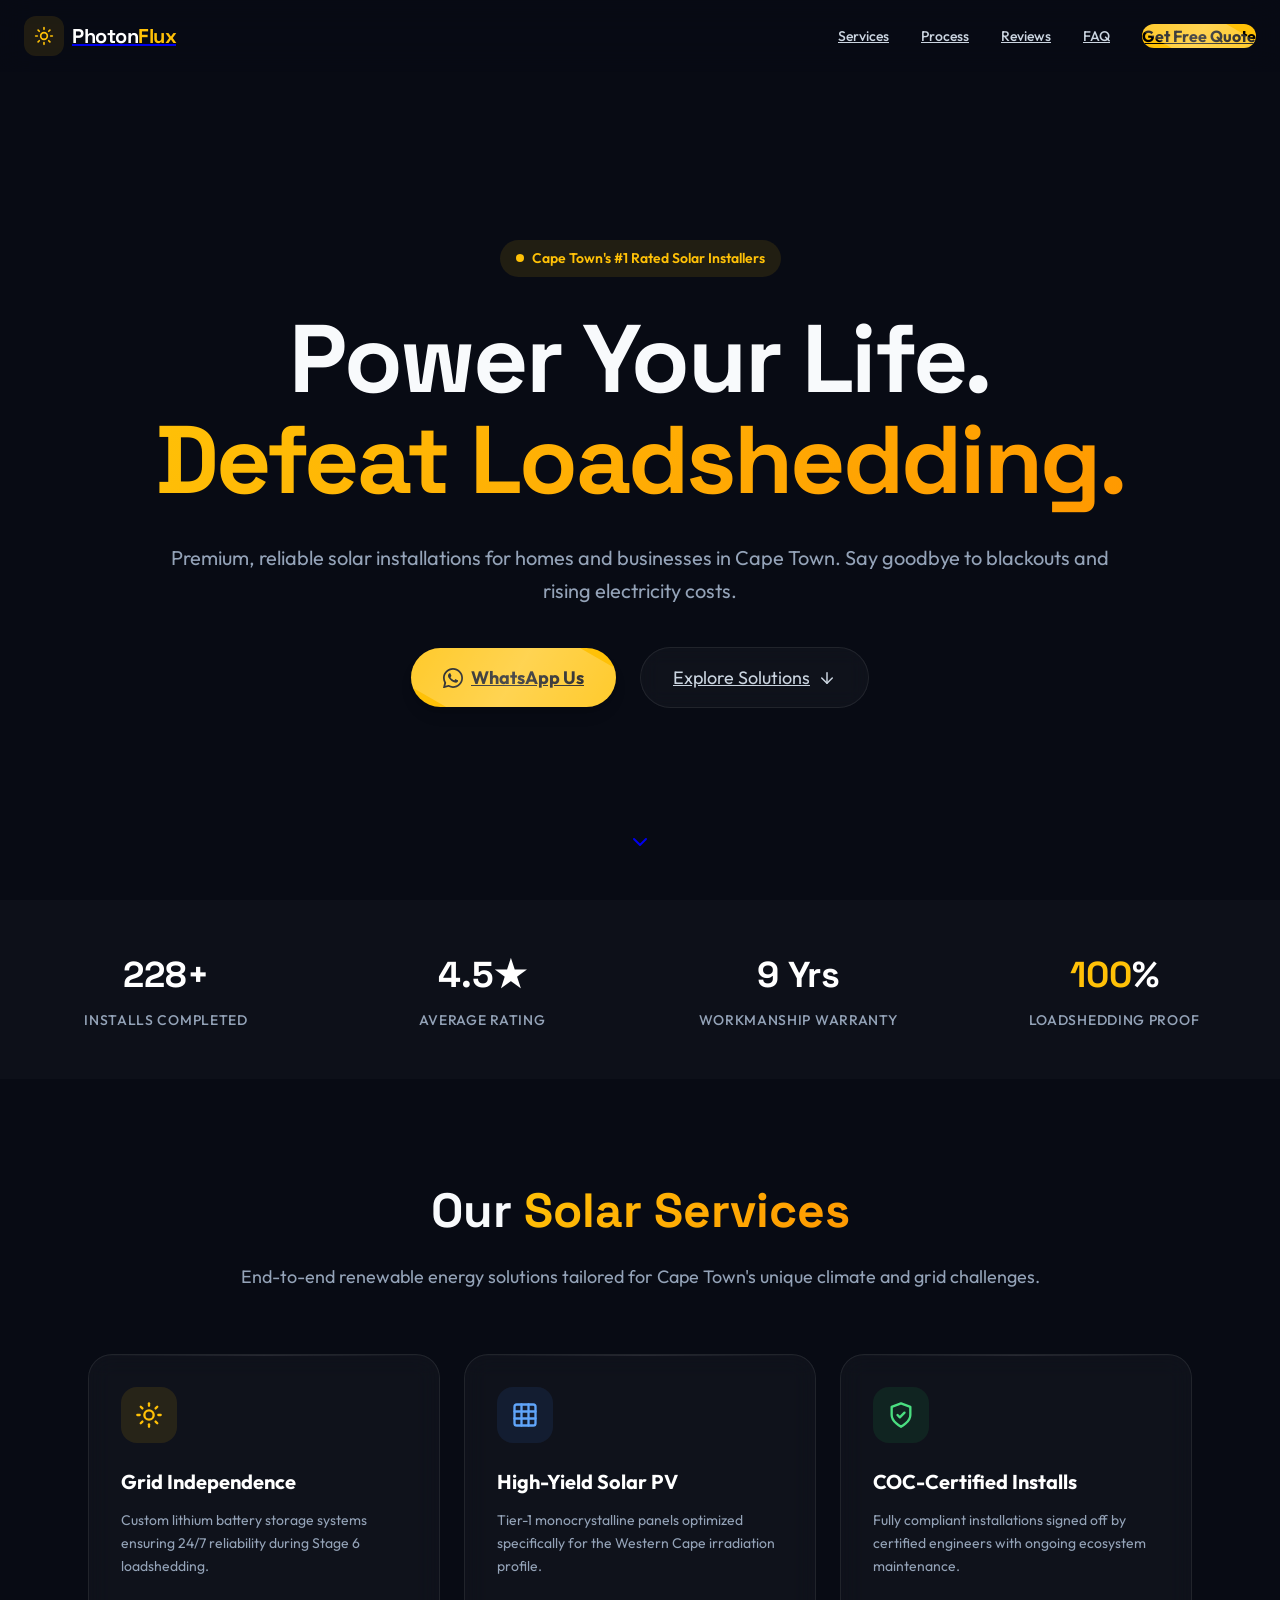
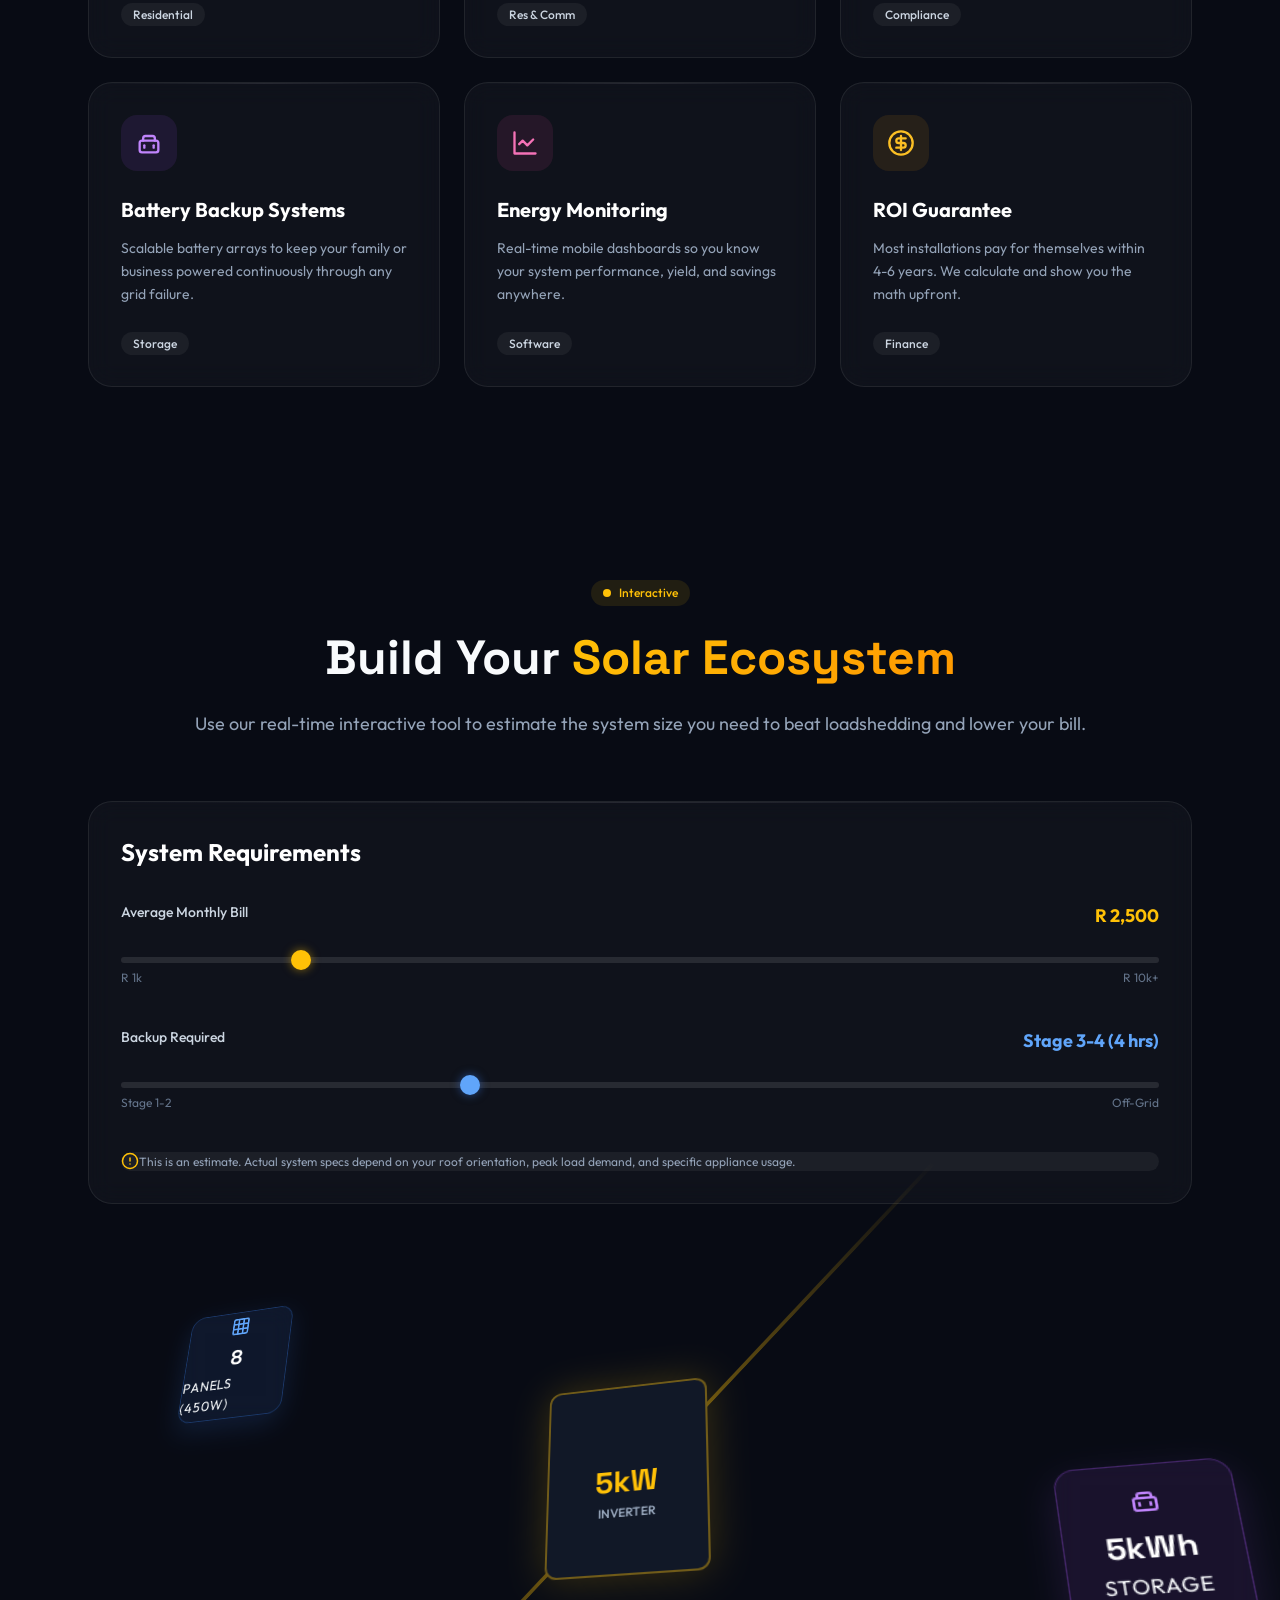
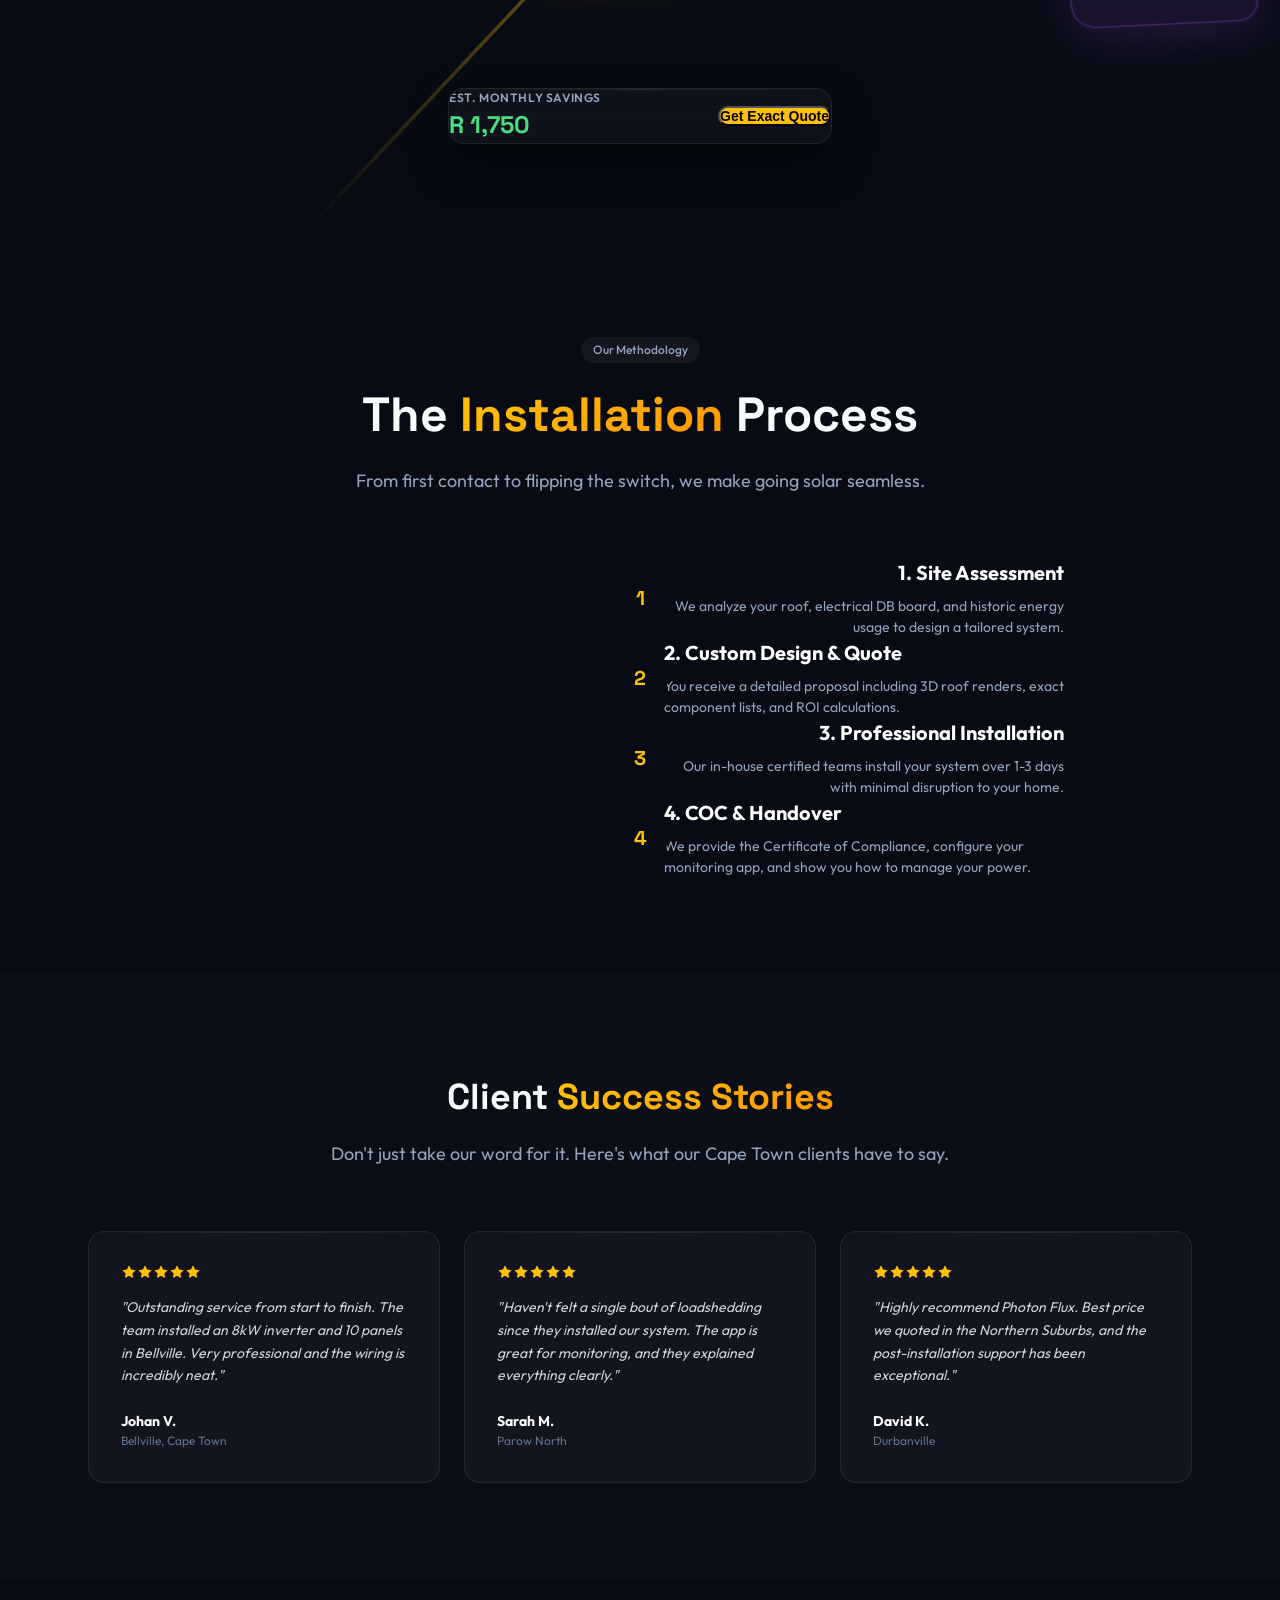
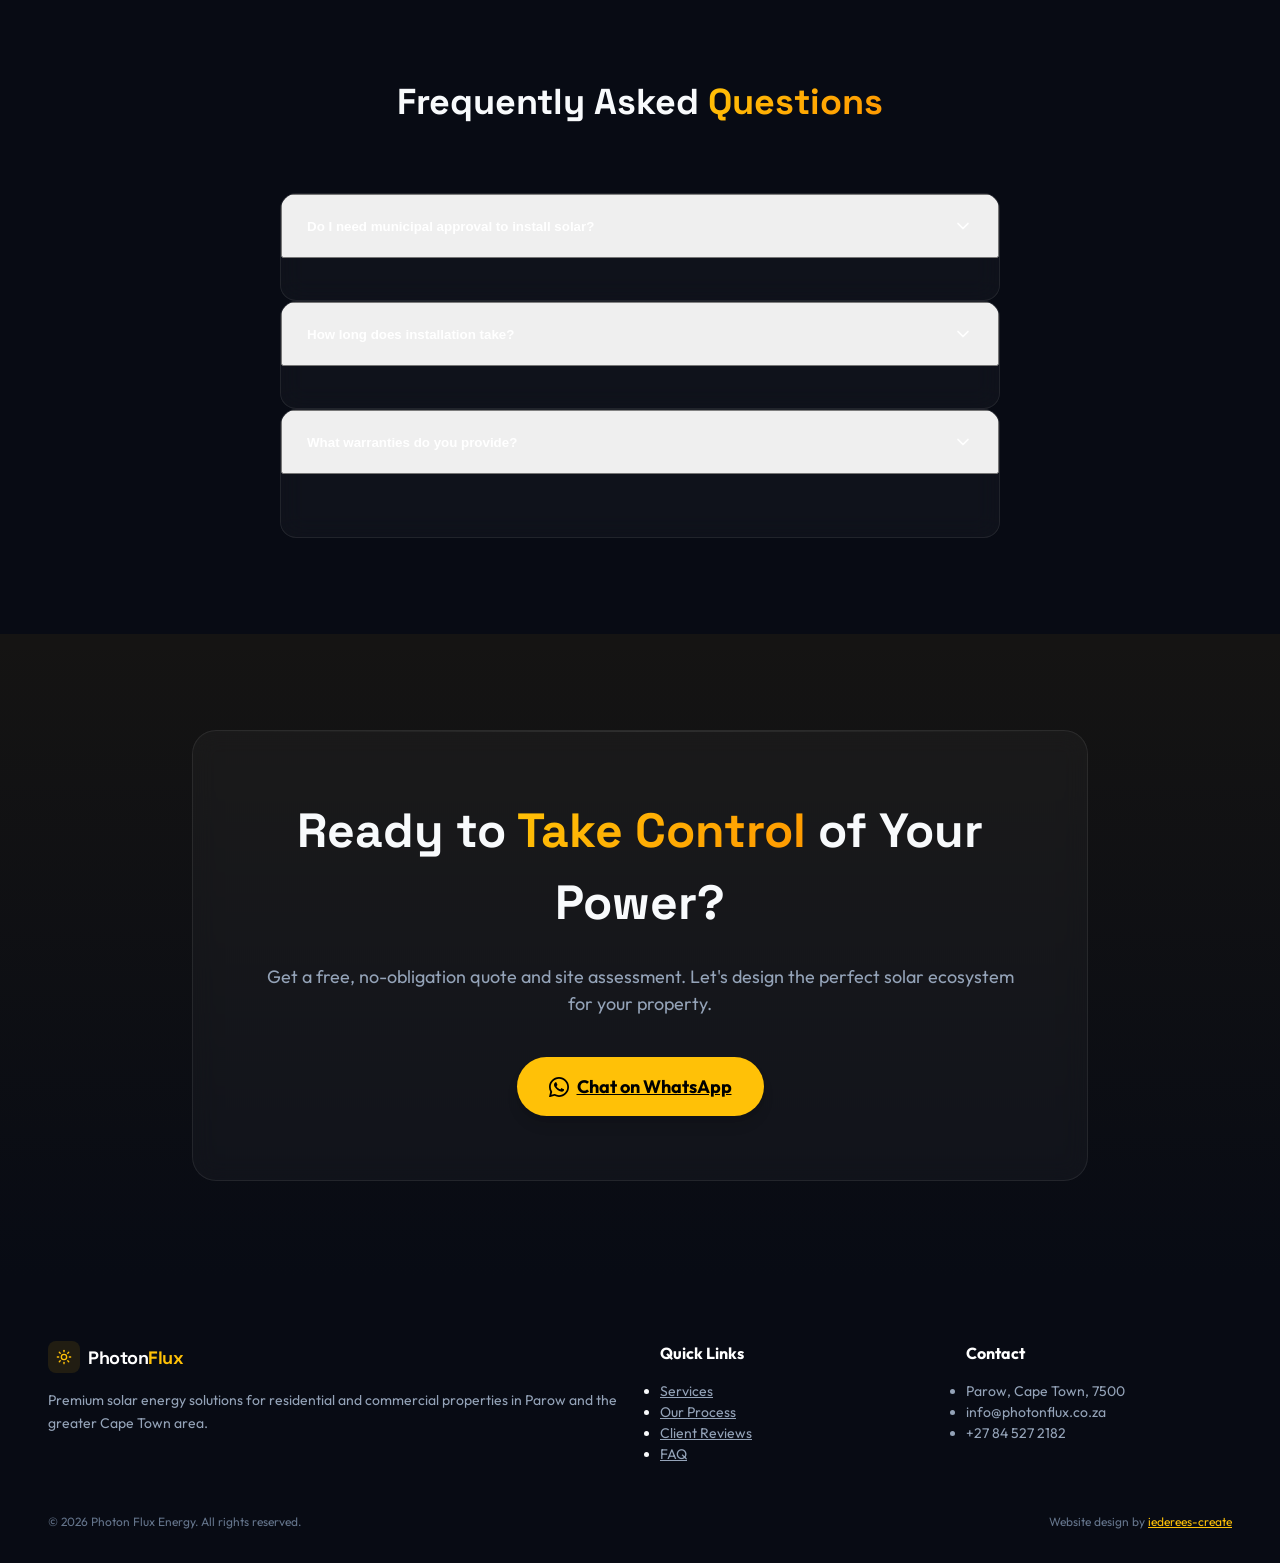
==== index.html @ 331360cd "fix: replace missing utility classes with semantic css for 3d calculator layout" ====
<!DOCTYPE html>
<html lang="en" class="scroll-smooth">
<head>
    <meta charset="UTF-8">
    <meta name="viewport" content="width=device-width, initial-scale=1.0">
    <title>Photon Flux Energy | Premium Solar Solutions Cape Town</title>
    <meta name="description" content="Premium solar installations in Cape Town. 4.9-star rated. Escape loadshedding with our custom grid-tied and off-grid solar solutions. Free quote today.">
    <meta name="keywords" content="solar installation cape town, solar panels parow, inverter installation, loadshedding solutions, off-grid solar">
    
    <!-- Open Graph / Social -->
    <meta property="og:title" content="Photon Flux Energy | Premium Solar Solutions">
    <meta property="og:description" content="Premium solar installations in Cape Town. Escape loadshedding with custom solar solutions.">
    <meta property="og:type" content="website">
    
    <!-- Fonts -->
    <link rel="preconnect" href="https://fonts.googleapis.com">
    <link rel="preconnect" href="https://fonts.gstatic.com" crossorigin>
    <link href="https://fonts.googleapis.com/css2?family=Outfit:wght@300;400;500;600;700;800;900&family=Space+Grotesk:wght@500;600;700;800&display=swap" rel="stylesheet">
    
    <!-- CSS -->
    <link rel="stylesheet" href="style.css">
    
    <!-- App Logic -->
    <script defer src="app.js?v=1.1"></script>

    <link rel="icon" href="data:image/svg+xml,<svg xmlns=%22http://www.w3.org/2000/svg%22 viewBox=%220 0 100 100%22><text y=%22.9em%22 font-size=%2290%22>☀️</text></svg>">
</head>
<body class="bg-primary text-light antialiased overflow-x-hidden selection:bg-accent/30 selection:text-white">
    
    <!-- Scroll Progress Bar -->
    <div id="scroll-progress" class="fixed top-0 left-0 h-1 bg-gradient-to-r from-accent to-orange-500 z-[100] w-0 transition-all duration-150 ease-out origin-left"></div>

    <!-- Background Orbs -->
    <div class="fixed top-[-20%] left-[-10%] w-[60vw] h-[60vw] rounded-full bg-accent/5 blur-[120px] pointer-events-none z-[-1] float-anim"></div>
    <div class="fixed bottom-[-20%] right-[-10%] w-[50vw] h-[50vw] rounded-full bg-blue-500/5 blur-[100px] pointer-events-none z-[-1] float-anim-reverse"></div>
    
    <!-- Navigation -->
    <header class="fixed top-0 w-full z-50 glass-nav transition-all duration-300 border-b border-white/5" id="navbar">
        <div class="container mx-auto px-6 py-4">
            <div class="flex items-center justify-between">
                <a href="#" class="flex items-center gap-2 group">
                    <div class="w-10 h-10 rounded-xl bg-accent/10 border border-accent/20 flex items-center justify-center text-accent group-hover:scale-105 transition-transform">
                        <svg xmlns="http://www.w3.org/2000/svg" width="20" height="20" viewBox="0 0 24 24" fill="none" stroke="currentColor" stroke-width="2" stroke-linecap="round" stroke-linejoin="round"><path d="M12 2v2"/><path d="m4.93 4.93 1.41 1.41"/><path d="M2 12h2"/><path d="m4.93 19.07 1.41-1.41"/><path d="M12 20v2"/><path d="m19.07 19.07-1.41-1.41"/><path d="M20 12h2"/><path d="m19.07 4.93-1.41 1.41"/><circle cx="12" cy="12" r="4"/></svg>
                    </div>
                    <span class="font-display font-bold text-xl tracking-tight text-white">Photon<span class="text-accent">Flux</span></span>
                </a>
                
                <!-- Desktop Nav -->
                <nav class="hidden md:flex items-center gap-8">
                    <a href="#services" class="text-sm font-medium text-slate-300 hover:text-white transition-colors">Services</a>
                    <a href="#process" class="text-sm font-medium text-slate-300 hover:text-white transition-colors">Process</a>
                    <a href="#reviews" class="text-sm font-medium text-slate-300 hover:text-white transition-colors">Reviews</a>
                    <a href="#faq" class="text-sm font-medium text-slate-300 hover:text-white transition-colors">FAQ</a>
                    <a href="https://wa.me/27845272182?text=I'm%20interested%20in%20a%20solar%20quote" target="_blank" class="btn-primary shimmer">
                        Get Free Quote
                    </a>
                </nav>

                <!-- Mobile Menu Button -->
                <button id="mobile-menu-btn" class="md:hidden p-2 text-slate-300 hover:text-white" aria-label="Toggle menu">
                    <svg xmlns="http://www.w3.org/2000/svg" width="24" height="24" viewBox="0 0 24 24" fill="none" stroke="currentColor" stroke-width="2" stroke-linecap="round" stroke-linejoin="round" class="menu-icon"><line x1="4" x2="20" y1="12" y2="12"/><line x1="4" x2="20" y1="6" y2="6"/><line x1="4" x2="20" y1="18" y2="18"/></svg>
                </button>
            </div>
        </div>

        <!-- Mobile Nav Overlay -->
        <div id="mobile-menu" class="fixed inset-0 bg-primary/95 backdrop-blur-xl z-40 hidden flex-col items-center justify-center gap-8 pt-20 pb-10 border-t border-white/10 md:hidden h-[100dvh]">
            <a href="#services" class="mobile-link text-2xl font-display font-bold text-slate-300 hover:text-white transition-colors">Services</a>
            <a href="#process" class="mobile-link text-2xl font-display font-bold text-slate-300 hover:text-white transition-colors">Process</a>
            <a href="#reviews" class="mobile-link text-2xl font-display font-bold text-slate-300 hover:text-white transition-colors">Reviews</a>
            <a href="#faq" class="mobile-link text-2xl font-display font-bold text-slate-300 hover:text-white transition-colors">FAQ</a>
            <a href="https://wa.me/27845272182?text=I'm%20interested%20in%20a%20solar%20quote" target="_blank" class="btn-primary shimmer mt-4 px-8 py-4 text-lg">
                Get Free Quote
            </a>
            <button id="close-menu-btn" class="absolute top-6 right-6 p-2 text-slate-300 hover:text-white">
                <svg xmlns="http://www.w3.org/2000/svg" width="32" height="32" viewBox="0 0 24 24" fill="none" stroke="currentColor" stroke-width="2" stroke-linecap="round" stroke-linejoin="round"><path d="M18 6 6 18"/><path d="m6 6 12 12"/></svg>
            </button>
        </div>
    </header>

    <main>
        <!-- Hero Section -->
        <section class="relative min-h-[100dvh] flex flex-col items-center justify-center pt-32 pb-20 px-6 overflow-hidden">
            <div class="container mx-auto max-w-5xl text-center relative z-10 reveal">
                <div class="inline-flex items-center gap-2 px-4 py-2 rounded-full bg-accent/10 border border-accent/20 text-xs sm:text-sm font-semibold text-accent mb-8 shadow-[0_0_20px_rgba(255,193,7,0.15)]">
                    <span class="w-2 h-2 rounded-full bg-accent animate-pulse"></span>
                    Cape Town's #1 Rated Solar Installers
                </div>
                
                <h1 class="text-5xl sm:text-6xl md:text-7xl lg:text-8xl font-display font-extrabold tracking-tight leading-[1.05] mb-8">
                    Power Your Life.<br/>
                    <span class="text-gradient">Defeat Loadshedding.</span>
                </h1>
                
                <p class="text-lg sm:text-xl text-slate-400 mb-10 max-w-2xl mx-auto leading-relaxed">
                    Premium, reliable solar installations for homes and businesses in Cape Town. Say goodbye to blackouts and rising electricity costs.
                </p>
                
                <div class="flex flex-col sm:flex-row items-center justify-center gap-4 sm:gap-6">
                    <a href="https://wa.me/27845272182?text=I'm%20interested%20in%20a%20solar%20quote" target="_blank" class="w-full sm:w-auto btn-primary shimmer text-lg px-8 py-4 flex items-center justify-center gap-2 shadow-lg shadow-accent/20">
                        <svg xmlns="http://www.w3.org/2000/svg" width="20" height="20" viewBox="0 0 24 24" fill="currentColor"><path d="M17.472 14.382c-.297-.149-1.758-.867-2.03-.967-.273-.099-.471-.148-.67.15-.197.297-.767.966-.94 1.164-.173.199-.347.223-.644.075-.297-.15-1.255-.463-2.39-1.475-.883-.788-1.48-1.761-1.653-2.059-.173-.297-.018-.458.13-.606.134-.133.298-.347.446-.52.149-.174.198-.298.298-.497.099-.198.05-.371-.025-.52-.075-.149-.669-1.612-.916-2.207-.242-.579-.487-.5-.669-.51-.173-.008-.371-.01-.57-.01-.198 0-.52.074-.792.372-.272.297-1.04 1.016-1.04 2.479 0 1.462 1.065 2.875 1.213 3.074.149.198 2.096 3.2 5.077 4.487.709.306 1.262.489 1.694.625.712.227 1.36.195 1.871.118.571-.085 1.758-.719 2.006-1.413.248-.694.248-1.289.173-1.413-.074-.124-.272-.198-.57-.347z"/><path d="M12 0C5.373 0 0 5.373 0 12c0 2.117.553 4.104 1.517 5.829L.057 23.571a.5.5 0 0 0 .637.612l5.9-1.545A11.945 11.945 0 0 0 12 24c6.627 0 12-5.373 12-12S18.627 0 12 0zm0 21.9a9.9 9.9 0 0 1-5.031-1.371l-.36-.214-3.732.978.996-3.647-.235-.374A9.861 9.861 0 0 1 2.1 12C2.1 6.533 6.533 2.1 12 2.1c5.466 0 9.9 4.433 9.9 9.9 0 5.467-4.434 9.9-9.9 9.9z"/></svg>
                        WhatsApp Us
                    </a>
                    <a href="#services" class="w-full sm:w-auto btn-secondary text-lg px-8 py-4 flex items-center justify-center gap-2 text-slate-300 hover:text-white">
                        Explore Solutions
                        <svg xmlns="http://www.w3.org/2000/svg" width="18" height="18" viewBox="0 0 24 24" fill="none" stroke="currentColor" stroke-width="2" stroke-linecap="round" stroke-linejoin="round"><path d="M12 5v14"/><path d="m19 12-7 7-7-7"/></svg>
                    </a>
                </div>
            </div>

            <!-- Decorative Elements -->
            <div class="absolute bottom-10 left-1/2 -translate-x-1/2 animate-bounce text-slate-500 hidden sm:block">
                <a href="#trust" aria-label="Scroll down">
                    <svg xmlns="http://www.w3.org/2000/svg" width="24" height="24" viewBox="0 0 24 24" fill="none" stroke="currentColor" stroke-width="2" stroke-linecap="round" stroke-linejoin="round"><path d="m6 9 6 6 6-6"/></svg>
                </a>
            </div>
        </section>

        <!-- Trust / Stats Strip -->
        <section id="trust" class="py-12 border-y border-white/5 bg-white/[0.02]">
            <div class="container mx-auto px-6">
                <div class="grid grid-cols-2 md:grid-cols-4 gap-8 text-center reveal">
                    <div class="stat-item">
                        <div class="text-3xl sm:text-4xl font-display font-bold text-white mb-2"><span class="counter" data-target="250">0</span>+</div>
                        <div class="text-xs sm:text-sm text-slate-400 font-medium uppercase tracking-wider">Installs Completed</div>
                    </div>
                    <div class="stat-item">
                        <div class="text-3xl sm:text-4xl font-display font-bold text-white mb-2"><span class="counter" data-target="4.9">0</span>★</div>
                        <div class="text-xs sm:text-sm text-slate-400 font-medium uppercase tracking-wider">Average Rating</div>
                    </div>
                    <div class="stat-item">
                        <div class="text-3xl sm:text-4xl font-display font-bold text-white mb-2"><span class="counter" data-target="10">0</span> Yrs</div>
                        <div class="text-xs sm:text-sm text-slate-400 font-medium uppercase tracking-wider">Workmanship Warranty</div>
                    </div>
                    <div class="stat-item">
                        <div class="text-3xl sm:text-4xl font-display font-bold text-white mb-2"><span class="text-accent">100</span>%</div>
                        <div class="text-xs sm:text-sm text-slate-400 font-medium uppercase tracking-wider">Loadshedding Proof</div>
                    </div>
                </div>
            </div>
        </section>

        <!-- Services Section -->
        <section id="services" class="py-24 px-6">
            <div class="container mx-auto max-w-6xl">
                <div class="text-center mb-16 reveal">
                    <h2 class="text-3xl sm:text-4xl md:text-5xl font-display font-bold mb-4">Our <span class="text-gradient">Solar Services</span></h2>
                    <p class="text-slate-400 text-lg max-w-2xl mx-auto">End-to-end renewable energy solutions tailored for Cape Town's unique climate and grid challenges.</p>
                </div>

                <div class="grid sm:grid-cols-2 lg:grid-cols-3 gap-6">
                    <!-- Service Card 1 -->
                    <div class="glass-card p-8 rounded-3xl tilt-card reveal" data-delay="100">
                        <div class="w-14 h-14 rounded-2xl bg-accent/10 border border-accent/20 flex items-center justify-center text-accent mb-6">
                            <svg xmlns="http://www.w3.org/2000/svg" width="28" height="28" viewBox="0 0 24 24" fill="none" stroke="currentColor" stroke-width="2" stroke-linecap="round" stroke-linejoin="round"><path d="M12 2v2"/><path d="m4.93 4.93 1.41 1.41"/><path d="M2 12h2"/><path d="m4.93 19.07 1.41-1.41"/><path d="M12 20v2"/><path d="m19.07 19.07-1.41-1.41"/><path d="M20 12h2"/><path d="m19.07 4.93-1.41 1.41"/><circle cx="12" cy="12" r="4"/></svg>
                        </div>
                        <h3 class="text-xl font-bold text-white mb-3">Grid Independence</h3>
                        <p class="text-slate-400 text-sm leading-relaxed mb-6">Custom lithium battery storage systems ensuring 24/7 reliability during Stage 6 loadshedding.</p>
                        <span class="inline-block px-3 py-1 rounded-full bg-white/5 border border-white/10 text-xs font-medium text-slate-300">Residential</span>
                    </div>

                    <!-- Service Card 2 -->
                    <div class="glass-card p-8 rounded-3xl tilt-card reveal" data-delay="200">
                        <div class="w-14 h-14 rounded-2xl bg-blue-500/10 border border-blue-500/20 flex items-center justify-center text-blue-400 mb-6">
                            <svg xmlns="http://www.w3.org/2000/svg" width="28" height="28" viewBox="0 0 24 24" fill="none" stroke="currentColor" stroke-width="2" stroke-linecap="round" stroke-linejoin="round"><rect width="18" height="18" x="3" y="3" rx="2" ry="2"/><line x1="3" x2="21" y1="9" y2="9"/><line x1="3" x2="21" y1="15" y2="15"/><line x1="9" x2="9" y1="3" y2="21"/><line x1="15" x2="15" y1="3" y2="21"/></svg>
                        </div>
                        <h3 class="text-xl font-bold text-white mb-3">High-Yield Solar PV</h3>
                        <p class="text-slate-400 text-sm leading-relaxed mb-6">Tier-1 monocrystalline panels optimized specifically for the Western Cape irradiation profile.</p>
                        <span class="inline-block px-3 py-1 rounded-full bg-white/5 border border-white/10 text-xs font-medium text-slate-300">Res & Comm</span>
                    </div>

                    <!-- Service Card 3 -->
                    <div class="glass-card p-8 rounded-3xl tilt-card reveal" data-delay="300">
                        <div class="w-14 h-14 rounded-2xl bg-green-500/10 border border-green-500/20 flex items-center justify-center text-green-400 mb-6">
                            <svg xmlns="http://www.w3.org/2000/svg" width="28" height="28" viewBox="0 0 24 24" fill="none" stroke="currentColor" stroke-width="2" stroke-linecap="round" stroke-linejoin="round"><path d="M12 22s8-4 8-10V5l-8-3-8 3v7c0 6 8 10 8 10"/><path d="m9 12 2 2 4-4"/></svg>
                        </div>
                        <h3 class="text-xl font-bold text-white mb-3">COC-Certified Installs</h3>
                        <p class="text-slate-400 text-sm leading-relaxed mb-6">Fully compliant installations signed off by certified engineers with ongoing ecosystem maintenance.</p>
                        <span class="inline-block px-3 py-1 rounded-full bg-white/5 border border-white/10 text-xs font-medium text-slate-300">Compliance</span>
                    </div>

                    <!-- Service Card 4 -->
                    <div class="glass-card p-8 rounded-3xl tilt-card reveal" data-delay="100">
                        <div class="w-14 h-14 rounded-2xl bg-purple-500/10 border border-purple-500/20 flex items-center justify-center text-purple-400 mb-6">
                            <svg xmlns="http://www.w3.org/2000/svg" width="28" height="28" viewBox="0 0 24 24" fill="none" stroke="currentColor" stroke-width="2" stroke-linecap="round" stroke-linejoin="round"><rect width="16" height="10" x="4" y="10" rx="2"/><path d="M7 10V8a2 2 0 0 1 2-2h6a2 2 0 0 1 2 2v2"/><line x1="8" x2="8" y1="14" y2="16"/><line x1="16" x2="16" y1="14" y2="16"/></svg>
                        </div>
                        <h3 class="text-xl font-bold text-white mb-3">Battery Backup Systems</h3>
                        <p class="text-slate-400 text-sm leading-relaxed mb-6">Scalable battery arrays to keep your family or business powered continuously through any grid failure.</p>
                        <span class="inline-block px-3 py-1 rounded-full bg-white/5 border border-white/10 text-xs font-medium text-slate-300">Storage</span>
                    </div>

                    <!-- Service Card 5 -->
                    <div class="glass-card p-8 rounded-3xl tilt-card reveal" data-delay="200">
                        <div class="w-14 h-14 rounded-2xl bg-pink-500/10 border border-pink-500/20 flex items-center justify-center text-pink-400 mb-6">
                            <svg xmlns="http://www.w3.org/2000/svg" width="28" height="28" viewBox="0 0 24 24" fill="none" stroke="currentColor" stroke-width="2" stroke-linecap="round" stroke-linejoin="round"><path d="M3 3v18h18"/><path d="m19 9-5 5-4-4-3 3"/></svg>
                        </div>
                        <h3 class="text-xl font-bold text-white mb-3">Energy Monitoring</h3>
                        <p class="text-slate-400 text-sm leading-relaxed mb-6">Real-time mobile dashboards so you know your system performance, yield, and savings anywhere.</p>
                        <span class="inline-block px-3 py-1 rounded-full bg-white/5 border border-white/10 text-xs font-medium text-slate-300">Software</span>
                    </div>

                    <!-- Service Card 6 -->
                    <div class="glass-card p-8 rounded-3xl tilt-card reveal" data-delay="300">
                        <div class="w-14 h-14 rounded-2xl bg-amber-500/10 border border-amber-500/20 flex items-center justify-center text-amber-400 mb-6">
                            <svg xmlns="http://www.w3.org/2000/svg" width="28" height="28" viewBox="0 0 24 24" fill="none" stroke="currentColor" stroke-width="2" stroke-linecap="round" stroke-linejoin="round"><circle cx="12" cy="12" r="10"/><path d="M16 8h-6a2 2 0 1 0 0 4h4a2 2 0 1 1 0 4H8"/><path d="M12 18V6"/></svg>
                        </div>
                        <h3 class="text-xl font-bold text-white mb-3">ROI Guarantee</h3>
                        <p class="text-slate-400 text-sm leading-relaxed mb-6">Most installations pay for themselves within 4-6 years. We calculate and show you the math upfront.</p>
                        <span class="inline-block px-3 py-1 rounded-full bg-white/5 border border-white/10 text-xs font-medium text-slate-300">Finance</span>
                    </div>
                </div>
            </div>
        </section>

        <!-- Interactive Solar Calculator -->
        <section id="calculator" class="py-24 px-6 relative z-10">
            <div class="container mx-auto max-w-6xl">
                <div class="text-center mb-16 reveal">
                    <div class="inline-flex items-center gap-2 px-3 py-1 rounded-full bg-accent/10 border border-accent/20 text-xs font-medium text-accent mb-4"><span class="w-2 h-2 rounded-full bg-accent animate-pulse"></span>Interactive</div>
                    <h2 class="text-3xl sm:text-4xl md:text-5xl font-display font-bold mb-4">Build Your <span class="text-gradient">Solar Ecosystem</span></h2>
                    <p class="text-slate-400 text-lg max-w-2xl mx-auto">Use our real-time interactive tool to estimate the system size you need to beat loadshedding and lower your bill.</p>
                </div>

                <div class="flex flex-col lg:flex-row gap-10 lg:gap-16 items-center">
                    <!-- Controls -->
                    <div class="w-full lg:w-5/12 glass-card p-8 rounded-3xl reveal">
                        <h3 class="text-2xl font-bold text-white mb-8">System Requirements</h3>
                        
                        <div class="mb-10">
                            <label class="flex justify-between text-sm font-medium text-slate-300 mb-4">
                                Average Monthly Bill
                                <span class="text-accent font-bold text-lg" id="bill-display">R 2,500</span>
                            </label>
                            <input type="range" id="bill-slider" min="1000" max="10000" step="500" value="2500" class="styled-slider w-full">
                            <div class="flex justify-between text-xs text-slate-500 mt-2">
                                <span>R 1k</span><span>R 10k+</span>
                            </div>
                        </div>

                        <div class="mb-10">
                            <label class="flex justify-between text-sm font-medium text-slate-300 mb-4">
                                Backup Required
                                <span class="text-blue-400 font-bold text-lg" id="hours-display">Stage 4 (4-6 hrs)</span>
                            </label>
                            <input type="range" id="hours-slider" min="1" max="4" step="1" value="2" class="styled-slider blue-slider w-full">
                            <div class="flex justify-between text-xs text-slate-500 mt-2">
                                <span>Stage 1-2</span><span>Off-Grid</span>
                            </div>
                        </div>

                        <div class="p-4 rounded-2xl bg-white/5 border border-white/10 mt-8">
                            <div class="flex items-start gap-3">
                                <svg class="text-accent mt-0.5 shrink-0" xmlns="http://www.w3.org/2000/svg" width="18" height="18" viewBox="0 0 24 24" fill="none" stroke="currentColor" stroke-width="2" stroke-linecap="round" stroke-linejoin="round"><circle cx="12" cy="12" r="10"/><line x1="12" x2="12" y1="8" y2="12"/><line x1="12" x2="12.01" y1="16" y2="16"/></svg>
                                <p class="text-xs text-slate-400 leading-relaxed">This is an estimate. Actual system specs depend on your roof orientation, peak load demand, and specific appliance usage.</p>
                            </div>
                        </div>
                    </div>

                    <!-- 3D Visualization -->
                    <div class="w-full lg:w-7/12 relative reveal" data-delay="200">
                        <!-- Abstract 3D base platform -->
                        <div class="calc-3d-scene">
                            <div class="calc-3d-platform" id="calc-platform">
                                
                                <!-- Central Inverter Node -->
                                <div class="calc-inverter-node">
                                    <div class="w-16 h-1 bg-accent/50 rounded-full mb-6"></div>
                                    <div class="text-accent font-display font-bold text-3xl mb-1" id="inv-size">5kW</div>
                                    <div class="text-xs text-slate-400 uppercase tracking-widest font-semibold">Inverter</div>
                                    <div class="absolute bottom-4 flex gap-1">
                                        <span class="w-1.5 h-1.5 rounded-full bg-green-500 animate-pulse"></span>
                                        <span class="w-1.5 h-1.5 rounded-full bg-green-500"></span>
                                        <span class="w-1.5 h-1.5 rounded-full bg-slate-600"></span>
                                    </div>
                                </div>

                                <!-- Floating Panel Count -->
                                <div class="calc-panel-node" id="panel-node">
                                    <svg class="text-blue-400 mb-2" xmlns="http://www.w3.org/2000/svg" width="24" height="24" viewBox="0 0 24 24" fill="none" stroke="currentColor" stroke-width="2" stroke-linecap="round" stroke-linejoin="round"><rect width="18" height="18" x="3" y="3" rx="2" ry="2"/><line x1="3" x2="21" y1="9" y2="9"/><line x1="3" x2="21" y1="15" y2="15"/><line x1="9" x2="9" y1="3" y2="21"/><line x1="15" x2="15" y1="3" y2="21"/></svg>
                                    <div class="text-white font-display font-bold text-2xl" id="panel-count">6</div>
                                    <div class="text-[10px] text-blue-200 uppercase tracking-wider">Panels (450W)</div>
                                </div>

                                <!-- Floating Battery Count -->
                                <div class="calc-batt-node" id="batt-node">
                                    <svg class="text-purple-400 mb-2" xmlns="http://www.w3.org/2000/svg" width="24" height="24" viewBox="0 0 24 24" fill="none" stroke="currentColor" stroke-width="2" stroke-linecap="round" stroke-linejoin="round"><rect width="16" height="10" x="4" y="10" rx="2"/><path d="M7 10V8a2 2 0 0 1 2-2h6a2 2 0 0 1 2 2v2"/><line x1="8" x2="8" y1="14" y2="16"/><line x1="16" x2="16" y1="14" y2="16"/></svg>
                                    <div class="text-white font-display font-bold text-2xl" id="batt-size">5kWh</div>
                                    <div class="text-[10px] text-purple-200 uppercase tracking-wider">Storage</div>
                                </div>

                                <!-- Connecting energy lines -->
                                <div class="calc-energy-lines overflow-hidden">
                                    <div class="w-10 h-full bg-white blur-[2px] animate-shimmer-fast"></div>
                                </div>
                            </div>
                        </div>

                        <!-- Savings Estimation -->
                        <div class="calc-savings-box glass-card p-5 rounded-2xl border-green-500/30">
                            <div class="flex justify-between items-center">
                                <div>
                                    <p class="text-xs text-slate-400 uppercase tracking-wider font-semibold mb-1">Est. Monthly Savings</p>
                                    <p class="text-2xl font-display font-bold text-green-400" id="savings-display">R 1,750</p>
                                </div>
                                <button class="btn-primary px-5 py-2.5 text-sm" onclick="document.getElementById('nova-chat-trigger').click()">Get Exact Quote</button>
                            </div>
                        </div>
                    </div>
                </div>
            </div>
        </section>

        <!-- Process Section -->
        <section id="process" class="py-24 px-6 relative">
            <!-- Decorative line -->
            <div class="absolute left-[28px] md:left-1/2 top-0 bottom-0 w-px bg-gradient-to-b from-transparent via-accent/30 to-transparent -translate-x-1/2 z-0 hidden sm:block"></div>
            
            <div class="container mx-auto max-w-4xl relative z-10">
                <div class="text-center mb-16 reveal">
                    <div class="inline-flex items-center gap-2 px-3 py-1 rounded-full bg-white/5 border border-white/10 text-xs font-medium text-slate-400 mb-4">Our Methodology</div>
                    <h2 class="text-3xl sm:text-4xl md:text-5xl font-display font-bold mb-4">The <span class="text-gradient">Installation</span> Process</h2>
                    <p class="text-slate-400 text-lg max-w-xl mx-auto">From first contact to flipping the switch, we make going solar seamless.</p>
                </div>

                <div class="space-y-12">
                    <!-- Step 1 -->
                    <div class="relative flex flex-col md:flex-row items-start md:items-center gap-6 md:gap-12 reveal">
                        <div class="md:w-1/2 md:text-right order-2 md:order-1">
                            <h3 class="text-xl font-bold text-white mb-2">1. Site Assessment</h3>
                            <p class="text-slate-400 text-sm">We analyze your roof, electrical DB board, and historic energy usage to design a tailored system.</p>
                        </div>
                        <div class="absolute left-0 md:left-1/2 w-14 h-14 bg-primary border border-accent/30 rounded-full flex items-center justify-center -translate-x-1/2 order-1 md:order-2 shadow-[0_0_15px_rgba(255,193,7,0.2)]">
                            <span class="font-display font-bold text-xl text-accent">1</span>
                        </div>
                        <div class="md:w-1/2 order-3 ml-20 md:ml-0 hidden md:block"></div>
                    </div>
                    
                    <!-- Step 2 -->
                    <div class="relative flex flex-col md:flex-row items-start md:items-center gap-6 md:gap-12 reveal">
                        <div class="md:w-1/2 order-3 md:order-1 hidden md:block"></div>
                        <div class="absolute left-0 md:left-1/2 w-14 h-14 bg-primary border border-accent/30 rounded-full flex items-center justify-center -translate-x-1/2 order-1 md:order-2 shadow-[0_0_15px_rgba(255,193,7,0.2)]">
                            <span class="font-display font-bold text-xl text-accent">2</span>
                        </div>
                        <div class="md:w-1/2 order-2 md:order-3 ml-20 md:ml-0">
                            <h3 class="text-xl font-bold text-white mb-2">2. Custom Design & Quote</h3>
                            <p class="text-slate-400 text-sm">You receive a detailed proposal including 3D roof renders, exact component lists, and ROI calculations.</p>
                        </div>
                    </div>

                    <!-- Step 3 -->
                    <div class="relative flex flex-col md:flex-row items-start md:items-center gap-6 md:gap-12 reveal">
                        <div class="md:w-1/2 md:text-right order-2 md:order-1 ml-20 md:ml-0">
                            <h3 class="text-xl font-bold text-white mb-2">3. Professional Installation</h3>
                            <p class="text-slate-400 text-sm">Our in-house certified teams install your system over 1-3 days with minimal disruption to your home.</p>
                        </div>
                        <div class="absolute left-0 md:left-1/2 w-14 h-14 bg-primary border border-accent/30 rounded-full flex items-center justify-center -translate-x-1/2 order-1 md:order-2 shadow-[0_0_15px_rgba(255,193,7,0.2)]">
                            <span class="font-display font-bold text-xl text-accent">3</span>
                        </div>
                        <div class="md:w-1/2 order-3 hidden md:block"></div>
                    </div>

                    <!-- Step 4 -->
                    <div class="relative flex flex-col md:flex-row items-start md:items-center gap-6 md:gap-12 reveal">
                        <div class="md:w-1/2 order-3 md:order-1 hidden md:block"></div>
                        <div class="absolute left-0 md:left-1/2 w-14 h-14 bg-primary border border-accent/30 rounded-full flex items-center justify-center -translate-x-1/2 order-1 md:order-2 shadow-[0_0_15px_rgba(255,193,7,0.2)]">
                            <span class="font-display font-bold text-xl text-accent">4</span>
                        </div>
                        <div class="md:w-1/2 order-2 md:order-3 ml-20 md:ml-0">
                            <h3 class="text-xl font-bold text-white mb-2">4. COC & Handover</h3>
                            <p class="text-slate-400 text-sm">We provide the Certificate of Compliance, configure your monitoring app, and show you how to manage your power.</p>
                        </div>
                    </div>
                </div>
            </div>
        </section>

        <!-- Testimonials -->
        <section id="reviews" class="py-24 px-6 bg-white/[0.01] border-y border-white/5">
            <div class="container mx-auto max-w-6xl">
                <div class="text-center mb-16 reveal">
                    <h2 class="text-3xl sm:text-4xl font-display font-bold mb-4">Client <span class="text-gradient">Success Stories</span></h2>
                    <p class="text-slate-400 text-lg max-w-xl mx-auto">Don't just take our word for it. Here's what our Cape Town clients have to say.</p>
                </div>

                <div class="grid md:grid-cols-3 gap-6">
                    <div class="glass-card p-8 rounded-2xl reveal">
                        <div class="flex text-accent mb-4">
                            <svg xmlns="http://www.w3.org/2000/svg" width="16" height="16" viewBox="0 0 24 24" fill="currentColor" stroke="none"><polygon points="12 2 15.09 8.26 22 9.27 17 14.14 18.18 21.02 12 17.77 5.82 21.02 7 14.14 2 9.27 8.91 8.26 12 2"/></svg>
                            <svg xmlns="http://www.w3.org/2000/svg" width="16" height="16" viewBox="0 0 24 24" fill="currentColor" stroke="none"><polygon points="12 2 15.09 8.26 22 9.27 17 14.14 18.18 21.02 12 17.77 5.82 21.02 7 14.14 2 9.27 8.91 8.26 12 2"/></svg>
                            <svg xmlns="http://www.w3.org/2000/svg" width="16" height="16" viewBox="0 0 24 24" fill="currentColor" stroke="none"><polygon points="12 2 15.09 8.26 22 9.27 17 14.14 18.18 21.02 12 17.77 5.82 21.02 7 14.14 2 9.27 8.91 8.26 12 2"/></svg>
                            <svg xmlns="http://www.w3.org/2000/svg" width="16" height="16" viewBox="0 0 24 24" fill="currentColor" stroke="none"><polygon points="12 2 15.09 8.26 22 9.27 17 14.14 18.18 21.02 12 17.77 5.82 21.02 7 14.14 2 9.27 8.91 8.26 12 2"/></svg>
                            <svg xmlns="http://www.w3.org/2000/svg" width="16" height="16" viewBox="0 0 24 24" fill="currentColor" stroke="none"><polygon points="12 2 15.09 8.26 22 9.27 17 14.14 18.18 21.02 12 17.77 5.82 21.02 7 14.14 2 9.27 8.91 8.26 12 2"/></svg>
                        </div>
                        <p class="text-slate-300 text-sm leading-relaxed mb-6 italic">"Outstanding service from start to finish. The team installed an 8kW inverter and 10 panels in Bellville. Very professional and the wiring is incredibly neat."</p>
                        <div>
                            <p class="font-bold text-white text-sm">Johan V.</p>
                            <p class="text-xs text-slate-500">Bellville, Cape Town</p>
                        </div>
                    </div>

                    <div class="glass-card p-8 rounded-2xl reveal" data-delay="150">
                        <div class="flex text-accent mb-4">
                            <svg xmlns="http://www.w3.org/2000/svg" width="16" height="16" viewBox="0 0 24 24" fill="currentColor" stroke="none"><polygon points="12 2 15.09 8.26 22 9.27 17 14.14 18.18 21.02 12 17.77 5.82 21.02 7 14.14 2 9.27 8.91 8.26 12 2"/></svg>
                            <svg xmlns="http://www.w3.org/2000/svg" width="16" height="16" viewBox="0 0 24 24" fill="currentColor" stroke="none"><polygon points="12 2 15.09 8.26 22 9.27 17 14.14 18.18 21.02 12 17.77 5.82 21.02 7 14.14 2 9.27 8.91 8.26 12 2"/></svg>
                            <svg xmlns="http://www.w3.org/2000/svg" width="16" height="16" viewBox="0 0 24 24" fill="currentColor" stroke="none"><polygon points="12 2 15.09 8.26 22 9.27 17 14.14 18.18 21.02 12 17.77 5.82 21.02 7 14.14 2 9.27 8.91 8.26 12 2"/></svg>
                            <svg xmlns="http://www.w3.org/2000/svg" width="16" height="16" viewBox="0 0 24 24" fill="currentColor" stroke="none"><polygon points="12 2 15.09 8.26 22 9.27 17 14.14 18.18 21.02 12 17.77 5.82 21.02 7 14.14 2 9.27 8.91 8.26 12 2"/></svg>
                            <svg xmlns="http://www.w3.org/2000/svg" width="16" height="16" viewBox="0 0 24 24" fill="currentColor" stroke="none"><polygon points="12 2 15.09 8.26 22 9.27 17 14.14 18.18 21.02 12 17.77 5.82 21.02 7 14.14 2 9.27 8.91 8.26 12 2"/></svg>
                        </div>
                        <p class="text-slate-300 text-sm leading-relaxed mb-6 italic">"Haven't felt a single bout of loadshedding since they installed our system. The app is great for monitoring, and they explained everything clearly."</p>
                        <div>
                            <p class="font-bold text-white text-sm">Sarah M.</p>
                            <p class="text-xs text-slate-500">Parow North</p>
                        </div>
                    </div>

                    <div class="glass-card p-8 rounded-2xl reveal" data-delay="300">
                        <div class="flex text-accent mb-4">
                            <svg xmlns="http://www.w3.org/2000/svg" width="16" height="16" viewBox="0 0 24 24" fill="currentColor" stroke="none"><polygon points="12 2 15.09 8.26 22 9.27 17 14.14 18.18 21.02 12 17.77 5.82 21.02 7 14.14 2 9.27 8.91 8.26 12 2"/></svg>
                            <svg xmlns="http://www.w3.org/2000/svg" width="16" height="16" viewBox="0 0 24 24" fill="currentColor" stroke="none"><polygon points="12 2 15.09 8.26 22 9.27 17 14.14 18.18 21.02 12 17.77 5.82 21.02 7 14.14 2 9.27 8.91 8.26 12 2"/></svg>
                            <svg xmlns="http://www.w3.org/2000/svg" width="16" height="16" viewBox="0 0 24 24" fill="currentColor" stroke="none"><polygon points="12 2 15.09 8.26 22 9.27 17 14.14 18.18 21.02 12 17.77 5.82 21.02 7 14.14 2 9.27 8.91 8.26 12 2"/></svg>
                            <svg xmlns="http://www.w3.org/2000/svg" width="16" height="16" viewBox="0 0 24 24" fill="currentColor" stroke="none"><polygon points="12 2 15.09 8.26 22 9.27 17 14.14 18.18 21.02 12 17.77 5.82 21.02 7 14.14 2 9.27 8.91 8.26 12 2"/></svg>
                            <svg xmlns="http://www.w3.org/2000/svg" width="16" height="16" viewBox="0 0 24 24" fill="currentColor" stroke="none"><polygon points="12 2 15.09 8.26 22 9.27 17 14.14 18.18 21.02 12 17.77 5.82 21.02 7 14.14 2 9.27 8.91 8.26 12 2"/></svg>
                        </div>
                        <p class="text-slate-300 text-sm leading-relaxed mb-6 italic">"Highly recommend Photon Flux. Best price we quoted in the Northern Suburbs, and the post-installation support has been exceptional."</p>
                        <div>
                            <p class="font-bold text-white text-sm">David K.</p>
                            <p class="text-xs text-slate-500">Durbanville</p>
                        </div>
                    </div>
                </div>
            </div>
        </section>

        <!-- FAQ Section -->
        <section id="faq" class="py-24 px-6">
            <div class="container mx-auto max-w-3xl">
                <div class="text-center mb-16 reveal">
                    <h2 class="text-3xl sm:text-4xl font-display font-bold mb-4">Frequently Asked <span class="text-gradient">Questions</span></h2>
                </div>

                <div class="space-y-4">
                    <!-- FAQ Item 1 -->
                    <div class="glass-card rounded-2xl overflow-hidden reveal faq-item">
                        <button class="w-full px-6 py-5 text-left flex items-center justify-between font-bold text-white focus:outline-none">
                            Do I need municipal approval to install solar?
                            <svg class="transform transition-transform faq-icon" xmlns="http://www.w3.org/2000/svg" width="20" height="20" viewBox="0 0 24 24" fill="none" stroke="currentColor" stroke-width="2" stroke-linecap="round" stroke-linejoin="round"><path d="m6 9 6 6 6-6"/></svg>
                        </button>
                        <div class="px-6 pb-5 text-sm text-slate-400 hidden faq-content">
                            Yes, in Cape Town, all grid-tied solar installations require SSEG (Small-Scale Embedded Generation) municipal approval. We handle this entire registration process for you as part of our service.
                        </div>
                    </div>

                    <!-- FAQ Item 2 -->
                    <div class="glass-card rounded-2xl overflow-hidden reveal faq-item">
                        <button class="w-full px-6 py-5 text-left flex items-center justify-between font-bold text-white focus:outline-none">
                            How long does installation take?
                            <svg class="transform transition-transform faq-icon" xmlns="http://www.w3.org/2000/svg" width="20" height="20" viewBox="0 0 24 24" fill="none" stroke="currentColor" stroke-width="2" stroke-linecap="round" stroke-linejoin="round"><path d="m6 9 6 6 6-6"/></svg>
                        </button>
                        <div class="px-6 pb-5 text-sm text-slate-400 hidden faq-content">
                            A standard residential installation (e.g., 5kW inverter, 1 battery, 6-8 panels) typically takes 1 to 2 days. Larger commercial systems can take up to a week.
                        </div>
                    </div>

                    <!-- FAQ Item 3 -->
                    <div class="glass-card rounded-2xl overflow-hidden reveal faq-item">
                        <button class="w-full px-6 py-5 text-left flex items-center justify-between font-bold text-white focus:outline-none">
                            What warranties do you provide?
                            <svg class="transform transition-transform faq-icon" xmlns="http://www.w3.org/2000/svg" width="20" height="20" viewBox="0 0 24 24" fill="none" stroke="currentColor" stroke-width="2" stroke-linecap="round" stroke-linejoin="round"><path d="m6 9 6 6 6-6"/></svg>
                        </button>
                        <div class="px-6 pb-5 text-sm text-slate-400 hidden faq-content">
                            We provide a 1-year workmanship warranty. Equipment warranties vary by manufacturer but typically include 10 years on lithium batteries, 5-10 years on inverters, and 25 years linear performance on solar panels.
                        </div>
                    </div>
                </div>
            </div>
        </section>

        <!-- CTA Section -->
        <section class="py-24 px-6 relative overflow-hidden">
            <div class="absolute inset-0 bg-accent/5"></div>
            <div class="absolute inset-0 bg-gradient-to-t from-primary to-transparent"></div>
            
            <div class="container mx-auto max-w-4xl relative z-10 text-center glass-card p-10 md:p-16 rounded-3xl border border-accent/20 shadow-[0_0_50px_rgba(255,193,7,0.1)] reveal">
                <h2 class="text-3xl md:text-5xl font-display font-bold mb-6">Ready to <span class="text-gradient">Take Control</span> of Your Power?</h2>
                <p class="text-slate-400 text-lg mb-10 max-w-2xl mx-auto">Get a free, no-obligation quote and site assessment. Let's design the perfect solar ecosystem for your property.</p>
                
                <a href="https://wa.me/27845272182?text=I'm%20interested%20in%20a%20solar%20quote" target="_blank" class="inline-flex items-center justify-center gap-2 px-8 py-4 bg-accent hover:bg-accent-light text-black font-bold text-lg rounded-full transition-all shadow-lg shadow-accent/25 hover:-translate-y-1">
                    <svg xmlns="http://www.w3.org/2000/svg" width="20" height="20" viewBox="0 0 24 24" fill="currentColor"><path d="M17.472 14.382c-.297-.149-1.758-.867-2.03-.967-.273-.099-.471-.148-.67.15-.197.297-.767.966-.94 1.164-.173.199-.347.223-.644.075-.297-.15-1.255-.463-2.39-1.475-.883-.788-1.48-1.761-1.653-2.059-.173-.297-.018-.458.13-.606.134-.133.298-.347.446-.52.149-.174.198-.298.298-.497.099-.198.05-.371-.025-.52-.075-.149-.669-1.612-.916-2.207-.242-.579-.487-.5-.669-.51-.173-.008-.371-.01-.57-.01-.198 0-.52.074-.792.372-.272.297-1.04 1.016-1.04 2.479 0 1.462 1.065 2.875 1.213 3.074.149.198 2.096 3.2 5.077 4.487.709.306 1.262.489 1.694.625.712.227 1.36.195 1.871.118.571-.085 1.758-.719 2.006-1.413.248-.694.248-1.289.173-1.413-.074-.124-.272-.198-.57-.347z"/><path d="M12 0C5.373 0 0 5.373 0 12c0 2.117.553 4.104 1.517 5.829L.057 23.571a.5.5 0 0 0 .637.612l5.9-1.545A11.945 11.945 0 0 0 12 24c6.627 0 12-5.373 12-12S18.627 0 12 0zm0 21.9a9.9 9.9 0 0 1-5.031-1.371l-.36-.214-3.732.978.996-3.647-.235-.374A9.861 9.861 0 0 1 2.1 12C2.1 6.533 6.533 2.1 12 2.1c5.466 0 9.9 4.433 9.9 9.9 0 5.467-4.434 9.9-9.9 9.9z"/></svg>
                    Chat on WhatsApp
                </a>
            </div>
        </section>
    </main>

    <!-- Footer -->
    <footer class="border-t border-white/5 bg-primary pt-16 pb-8 px-6">
        <div class="container mx-auto">
            <div class="grid md:grid-cols-4 gap-10 mb-12">
                <div class="md:col-span-2">
                    <div class="flex items-center gap-2 mb-4">
                        <div class="w-8 h-8 rounded-lg bg-accent/10 border border-accent/20 flex items-center justify-center text-accent">
                            <svg xmlns="http://www.w3.org/2000/svg" width="16" height="16" viewBox="0 0 24 24" fill="none" stroke="currentColor" stroke-width="2" stroke-linecap="round" stroke-linejoin="round"><path d="M12 2v2"/><path d="m4.93 4.93 1.41 1.41"/><path d="M2 12h2"/><path d="m4.93 19.07 1.41-1.41"/><path d="M12 20v2"/><path d="m19.07 19.07-1.41-1.41"/><path d="M20 12h2"/><path d="m19.07 4.93-1.41 1.41"/><circle cx="12" cy="12" r="4"/></svg>
                        </div>
                        <span class="font-display font-bold text-lg tracking-tight text-white">Photon<span class="text-accent">Flux</span></span>
                    </div>
                    <p class="text-slate-400 text-sm leading-relaxed max-w-sm mb-6">Premium solar energy solutions for residential and commercial properties in Parow and the greater Cape Town area.</p>
                </div>
                <div>
                    <h4 class="font-bold text-white mb-4">Quick Links</h4>
                    <ul class="space-y-2 text-sm">
                        <li><a href="#services" class="text-slate-400 hover:text-accent transition-colors">Services</a></li>
                        <li><a href="#process" class="text-slate-400 hover:text-accent transition-colors">Our Process</a></li>
                        <li><a href="#reviews" class="text-slate-400 hover:text-accent transition-colors">Client Reviews</a></li>
                        <li><a href="#faq" class="text-slate-400 hover:text-accent transition-colors">FAQ</a></li>
                    </ul>
                </div>
                <div>
                    <h4 class="font-bold text-white mb-4">Contact</h4>
                    <ul class="space-y-2 text-sm text-slate-400">
                        <li>Parow, Cape Town, 7500</li>
                        <li>info@photonflux.co.za</li>
                        <li>+27 84 527 2182</li>
                    </ul>
                </div>
            </div>
            <div class="pt-8 border-t border-white/5 flex flex-col md:flex-row items-center justify-between gap-4">
                <p class="text-xs text-slate-500">&copy; 2026 Photon Flux Energy. All rights reserved.</p>
                <p class="text-xs text-slate-500">Website design by <a href="#" class="text-accent hover:underline">iederees-create</a></p>
            </div>
        </div>
    </footer>

    <!-- Nova AI Solar Chat Widget -->
    <div id="nova-chat-container" class="fixed bottom-5 right-4 sm:bottom-6 sm:right-6 z-[100] flex flex-col items-end">
        
        <!-- Chat Panel (Hidden by default) -->
        <div id="nova-chat-panel" class="mb-4 w-[calc(100vw-32px)] sm:w-[380px] max-w-sm bg-[#0d1120] border border-white/10 rounded-2xl shadow-[0_20px_50px_rgba(0,0,0,0.5)] overflow-hidden flex flex-col transition-all duration-300 origin-bottom-right scale-0 opacity-0" style="height: min(100dvh - 100px, 600px);">
            
            <!-- Header -->
            <div class="bg-gradient-to-r from-accent to-orange-500 p-4 flex items-center justify-between">
                <div class="flex items-center gap-3">
                    <div class="w-8 h-8 rounded-full bg-white/20 flex items-center justify-center shadow-inner">
                        <span class="text-white">☀️</span>
                    </div>
                    <div>
                        <h4 class="text-black font-bold text-sm leading-tight">Nova</h4>
                        <p class="text-black/70 text-[10px] font-semibold uppercase tracking-wider">Solar Expert Assistant</p>
                    </div>
                </div>
                <button id="nova-chat-close" class="text-black/70 hover:text-black transition-colors">
                    <svg xmlns="http://www.w3.org/2000/svg" width="20" height="20" viewBox="0 0 24 24" fill="none" stroke="currentColor" stroke-width="2" stroke-linecap="round" stroke-linejoin="round"><path d="M18 6 6 18"/><path d="m6 6 12 12"/></svg>
                </button>
            </div>

            <!-- Progress Bar -->
            <div class="w-full h-1 bg-white/5">
                <div id="nova-progress" class="h-full bg-gradient-to-r from-accent to-orange-500 transition-all duration-300 w-0"></div>
            </div>

            <!-- Messages Area -->
            <div id="nova-chat-messages" class="flex-1 overflow-y-auto p-4 space-y-4">
                <!-- Messages injected here by JS -->
            </div>

            <!-- Typing Indicator (Hidden) -->
            <div id="nova-typing" class="px-4 pb-2 hidden">
                <div class="bg-white/10 w-16 px-3 py-2 rounded-2xl rounded-tl-none border border-white/5 flex gap-1 justify-center">
                    <span class="w-1.5 h-1.5 bg-accent rounded-full animate-bounce" style="animation-delay: 0s"></span>
                    <span class="w-1.5 h-1.5 bg-accent rounded-full animate-bounce" style="animation-delay: 0.2s"></span>
                    <span class="w-1.5 h-1.5 bg-accent rounded-full animate-bounce" style="animation-delay: 0.4s"></span>
                </div>
            </div>

            <!-- Input Area -->
            <div id="nova-input-area" class="p-3 bg-white/[0.02] border-t border-white/5">
                <!-- Dynamic input injected here -->
            </div>
        </div>

        <!-- Floating Trigger Button -->
        <button id="nova-chat-trigger" class="flex items-center gap-2.5 px-5 py-3.5 rounded-full font-semibold text-sm text-black shadow-2xl transition-all duration-300 hover:scale-105 active:scale-95 bg-gradient-to-r from-accent to-orange-500 shadow-accent/30 group">
            <svg xmlns="http://www.w3.org/2000/svg" width="20" height="20" viewBox="0 0 24 24" fill="none" stroke="currentColor" stroke-width="2" stroke-linecap="round" stroke-linejoin="round"><path d="M7.9 20A9 9 0 1 0 4 16.1L2 22Z"/></svg>
            <span class="hidden xs:inline">Get a Quote</span>
            <span class="absolute inset-0 rounded-full animate-pulse bg-accent/50 group-hover:hidden"></span>
        </button>
    </div>

</body>
</html>
---- style.css ----
/* 
  Photon Flux Energy - Premium Solar Template
  CSS architecture optimized for fast load, no frameworks.
*/

:root {
  --primary: #080b14;
  --accent: #ffc107;
  --accent-light: #ffcd38;
  --text-light: #f8fafc;
  --glass-bg: rgba(255, 255, 255, 0.03);
  --glass-border: rgba(255, 255, 255, 0.08);
}

/* === Reset & Base === */
* {
  margin: 0;
  padding: 0;
  box-sizing: border-box;
}

body {
  font-family: 'Outfit', sans-serif;
  background-color: var(--primary);
  color: var(--text-light);
  line-height: 1.5;
}

.font-display {
  font-family: 'Space Grotesk', sans-serif;
}

/* === Tailwind-style Utilities === */
.bg-primary { background-color: var(--primary); }
.bg-accent { background-color: var(--accent); }
.text-accent { color: var(--accent); }
.text-white { color: #ffffff; }
.text-slate-300 { color: #cbd5e1; }
.text-slate-400 { color: #94a3b8; }
.text-slate-500 { color: #64748b; }
.text-blue-400 { color: #60a5fa; }
.text-green-400 { color: #4ade80; }
.text-purple-400 { color: #c084fc; }
.text-pink-400 { color: #f472b6; }
.text-amber-400 { color: #fbbf24; }
.text-black { color: #000000; }

.bg-accent\/5 { background-color: rgba(255, 193, 7, 0.05); }
.bg-accent\/10 { background-color: rgba(255, 193, 7, 0.1); }
.bg-blue-500\/5 { background-color: rgba(59, 130, 246, 0.05); }
.bg-blue-500\/10 { background-color: rgba(59, 130, 246, 0.1); }
.bg-green-500\/10 { background-color: rgba(34, 197, 94, 0.1); }
.bg-purple-500\/10 { background-color: rgba(168, 85, 247, 0.1); }
.bg-pink-500\/10 { background-color: rgba(236, 72, 153, 0.1); }
.bg-amber-500\/10 { background-color: rgba(245, 158, 11, 0.1); }
.bg-white\/5 { background-color: rgba(255, 255, 255, 0.05); }
.bg-white\/\[0\.01\] { background-color: rgba(255, 255, 255, 0.01); }
.bg-white\/\[0\.02\] { background-color: rgba(255, 255, 255, 0.02); }

.border-accent\/20 { border-color: rgba(255, 193, 7, 0.2); }
.border-accent\/30 { border-color: rgba(255, 193, 7, 0.3); }
.border-white\/5 { border-color: rgba(255, 255, 255, 0.05); }
.border-white\/10 { border-color: rgba(255, 255, 255, 0.1); }
.border-blue-500\/20 { border-color: rgba(59, 130, 246, 0.2); }
.border-green-500\/20 { border-color: rgba(34, 197, 94, 0.2); }
.border-purple-500\/20 { border-color: rgba(168, 85, 247, 0.2); }
.border-pink-500\/20 { border-color: rgba(236, 72, 153, 0.2); }
.border-amber-500\/20 { border-color: rgba(245, 158, 11, 0.2); }

.container { width: 100%; margin-left: auto; margin-right: auto; padding-left: 1.5rem; padding-right: 1.5rem; }
.max-w-3xl { max-width: 48rem; }
.max-w-4xl { max-width: 56rem; }
.max-w-5xl { max-width: 64rem; }
.max-w-6xl { max-width: 72rem; }

/* Flex & Grid */
.flex { display: flex; }
.inline-flex { display: inline-flex; }
.flex-col { flex-direction: column; }
.items-center { align-items: center; }
.items-start { align-items: flex-start; }
.justify-center { justify-content: center; }
.justify-between { justify-content: space-between; }
.gap-2 { gap: 0.5rem; }
.gap-4 { gap: 1rem; }
.gap-6 { gap: 1.5rem; }
.gap-8 { gap: 2rem; }
.gap-10 { gap: 2.5rem; }
.gap-12 { gap: 3rem; }

.grid { display: grid; }
.gap-6 { gap: 1.5rem; }
.gap-8 { gap: 2rem; }
.gap-10 { gap: 2.5rem; }

/* Spacing */
.w-full { width: 100%; }
.h-full { height: 100%; }
.w-2 { width: 0.5rem; }
.h-2 { height: 0.5rem; }
.w-8 { width: 2rem; }
.h-8 { height: 2rem; }
.w-10 { width: 2.5rem; }
.h-10 { height: 2.5rem; }
.w-14 { width: 3.5rem; }
.h-14 { height: 3.5rem; }
.min-h-\[100dvh\] { min-height: 100dvh; }

.p-2 { padding: 0.5rem; }
.p-8 { padding: 2rem; }
.p-10 { padding: 2.5rem; }
.px-3 { padding-left: 0.75rem; padding-right: 0.75rem; }
.py-1 { padding-top: 0.25rem; padding-bottom: 0.25rem; }
.px-4 { padding-left: 1rem; padding-right: 1rem; }
.py-2 { padding-top: 0.5rem; padding-bottom: 0.5rem; }
.px-6 { padding-left: 1.5rem; padding-right: 1.5rem; }
.py-4 { padding-top: 1rem; padding-bottom: 1rem; }
.px-8 { padding-left: 2rem; padding-right: 2rem; }
.py-5 { padding-top: 1.25rem; padding-bottom: 1.25rem; }
.py-12 { padding-top: 3rem; padding-bottom: 3rem; }
.py-20 { padding-top: 5rem; padding-bottom: 5rem; }
.py-24 { padding-top: 6rem; padding-bottom: 6rem; }
.pt-16 { padding-top: 4rem; }
.pt-20 { padding-top: 5rem; }
.pt-32 { padding-top: 8rem; }
.pb-5 { padding-bottom: 1.25rem; }
.pb-8 { padding-bottom: 2rem; }
.pb-10 { padding-bottom: 2.5rem; }
.pb-20 { padding-bottom: 5rem; }

.mb-2 { margin-bottom: 0.5rem; }
.mb-3 { margin-bottom: 0.75rem; }
.mb-4 { margin-bottom: 1rem; }
.mb-6 { margin-bottom: 1.5rem; }
.mb-8 { margin-bottom: 2rem; }
.mb-10 { margin-bottom: 2.5rem; }
.mb-12 { margin-bottom: 3rem; }
.mb-16 { margin-bottom: 4rem; }
.mt-4 { margin-top: 1rem; }
.mx-auto { margin-left: auto; margin-right: auto; }

/* Positioning */
.relative { position: relative; }
.absolute { position: absolute; }
.fixed { position: fixed; }
.inset-0 { top: 0; right: 0; bottom: 0; left: 0; }
.top-0 { top: 0; }
.bottom-0 { bottom: 0; }
.left-0 { left: 0; }
.right-6 { right: 1.5rem; }
.top-6 { top: 1.5rem; }
.bottom-10 { bottom: 2.5rem; }
.-translate-x-1\/2 { transform: translateX(-50%); }
.left-1\/2 { left: 50%; }

.z-[-1] { z-index: -1; }
.z-0 { z-index: 0; }
.z-10 { z-index: 10; }
.z-40 { z-index: 40; }
.z-50 { z-index: 50; }
.z-\[100\] { z-index: 100; }

/* Typography */
.text-xs { font-size: 0.75rem; }
.text-sm { font-size: 0.875rem; }
.text-base { font-size: 1rem; }
.text-lg { font-size: 1.125rem; }
.text-xl { font-size: 1.25rem; }
.text-2xl { font-size: 1.5rem; }
.text-3xl { font-size: 1.875rem; }
.text-5xl { font-size: 3rem; }

.font-medium { font-weight: 500; }
.font-semibold { font-weight: 600; }
.font-bold { font-weight: 700; }
.font-extrabold { font-weight: 800; }
.italic { font-style: italic; }

.tracking-tight { letter-spacing: -0.025em; }
.tracking-wider { letter-spacing: 0.05em; }
.leading-relaxed { line-height: 1.625; }
.leading-\[1\.05\] { line-height: 1.05; }
.text-center { text-align: center; }
.text-left { text-align: left; }
.uppercase { text-transform: uppercase; }

/* Borders & Rounded */
.rounded-full { border-radius: 9999px; }
.rounded-lg { border-radius: 0.5rem; }
.rounded-xl { border-radius: 0.75rem; }
.rounded-2xl { border-radius: 1rem; }
.rounded-3xl { border-radius: 1.5rem; }
.border { border-width: 1px; }
.border-b { border-bottom-width: 1px; }
.border-t { border-top-width: 1px; }
.border-y { border-top-width: 1px; border-bottom-width: 1px; }

/* Display & Overflow */
.hidden { display: none; }
.block { display: block; }
.overflow-hidden { overflow: hidden; }
.overflow-x-hidden { overflow-x: hidden; }

/* Misc */
.pointer-events-none { pointer-events: none; }
.blur-\[100px\] { filter: blur(100px); }
.blur-\[120px\] { filter: blur(120px); }
.backdrop-blur-xl { backdrop-filter: blur(24px); -webkit-backdrop-filter: blur(24px); }
.shadow-lg { box-shadow: 0 10px 15px -3px rgba(0, 0, 0, 0.1), 0 4px 6px -2px rgba(0, 0, 0, 0.05); }

/* === Custom Components === */

/* Navigation */
.glass-nav {
  background: rgba(8, 11, 20, 0.7);
  backdrop-filter: blur(16px);
  -webkit-backdrop-filter: blur(16px);
}
.glass-nav.scrolled {
  background: rgba(8, 11, 20, 0.9);
  box-shadow: 0 10px 30px rgba(0,0,0,0.5);
  padding-top: 0.5rem;
  padding-bottom: 0.5rem;
}

/* Gradients */
.text-gradient {
  background: linear-gradient(135deg, #ffc107 0%, #ff9800 100%);
  -webkit-background-clip: text;
  -webkit-text-fill-color: transparent;
  background-clip: text;
}
.bg-gradient-to-r { background-image: linear-gradient(to right, var(--tw-gradient-stops)); }
.from-accent { --tw-gradient-from: var(--accent); --tw-gradient-stops: var(--tw-gradient-from), var(--tw-gradient-to, rgba(255, 193, 7, 0)); }
.to-orange-500 { --tw-gradient-to: #f97316; }
.bg-gradient-to-t { background-image: linear-gradient(to top, var(--tw-gradient-stops)); }
.from-primary { --tw-gradient-from: var(--primary); --tw-gradient-stops: var(--tw-gradient-from), var(--tw-gradient-to, rgba(8, 11, 20, 0)); }
.to-transparent { --tw-gradient-to: transparent; }
.from-transparent { --tw-gradient-from: transparent; --tw-gradient-stops: var(--tw-gradient-from), var(--tw-gradient-to, rgba(0, 0, 0, 0)); }
.via-accent\/30 { --tw-gradient-stops: var(--tw-gradient-from), rgba(255, 193, 7, 0.3), var(--tw-gradient-to, rgba(255, 193, 7, 0)); }

/* Buttons */
.btn-primary {
  background: var(--accent);
  color: #000;
  font-weight: 700;
  border-radius: 999px;
  transition: all 0.3s ease;
}
.btn-primary:hover {
  background: var(--accent-light);
  transform: translateY(-2px);
  box-shadow: 0 10px 25px rgba(255, 193, 7, 0.3);
}

.btn-secondary {
  background: var(--glass-bg);
  border: 1px solid var(--glass-border);
  border-radius: 999px;
  transition: all 0.3s ease;
  backdrop-filter: blur(10px);
}
.btn-secondary:hover {
  background: rgba(255, 255, 255, 0.08);
  border-color: rgba(255, 255, 255, 0.15);
}

/* Glass Cards */
.glass-card {
  background: var(--glass-bg);
  border: 1px solid var(--glass-border);
  backdrop-filter: blur(12px);
  -webkit-backdrop-filter: blur(12px);
  position: relative;
  overflow: hidden;
}
.glass-card::before {
  content: '';
  position: absolute;
  top: 0; left: 0; right: 0; height: 1px;
  background: linear-gradient(90deg, transparent, rgba(255,255,255,0.2), transparent);
  opacity: 0.5;
}

/* Animations */
@keyframes pulse {
  0%, 100% { opacity: 1; transform: scale(1); }
  50% { opacity: .5; transform: scale(1.5); }
}
.animate-pulse { animation: pulse 2s cubic-bezier(0.4, 0, 0.6, 1) infinite; }

@keyframes bounce {
  0%, 100% { transform: translateY(-25%); animation-timing-function: cubic-bezier(0.8,0,1,1); }
  50% { transform: translateY(0); animation-timing-function: cubic-bezier(0,0,0.2,1); }
}
.animate-bounce { animation: bounce 2s infinite; }

@keyframes float {
  0%, 100% { transform: translate(0, 0) rotate(0deg); }
  33% { transform: translate(30px, -50px) rotate(5deg); }
  66% { transform: translate(-20px, 20px) rotate(-5deg); }
}
.float-anim { animation: float 20s ease-in-out infinite; }
.float-anim-reverse { animation: float 25s ease-in-out infinite reverse; }

/* Shimmer Button Effect */
.shimmer {
  position: relative;
  overflow: hidden;
}
.shimmer::after {
  content: '';
  position: absolute;
  top: -50%; left: -50%; width: 200%; height: 200%;
  background: linear-gradient(to right, transparent, rgba(255,255,255,0.3), transparent);
  transform: rotate(30deg);
  animation: shimmer-slide 3s infinite linear;
}
@keyframes shimmer-slide {
  0% { transform: translateX(-100%) rotate(30deg); }
  100% { transform: translateX(100%) rotate(30deg); }
}

/* Scroll Reveal */
.reveal {
  opacity: 0;
  transform: translateY(30px);
  transition: all 0.8s cubic-bezier(0.23, 1, 0.32, 1);
}
.reveal.active {
  opacity: 1;
  transform: translateY(0);
}

/* 3D Tilt */
.tilt-card {
  transform-style: preserve-3d;
  transform: perspective(1000px);
}

/* FAQ Accordion */
.faq-content {
  display: grid;
  grid-template-rows: 0fr;
  transition: grid-template-rows 0.3s ease-out;
  padding-top: 0;
  padding-bottom: 0;
  opacity: 0;
}
.faq-content.active {
  grid-template-rows: 1fr;
  padding-bottom: 1.25rem;
  opacity: 1;
}
.faq-content > div { overflow: hidden; }
.faq-icon { transition: transform 0.3s ease; }
.faq-icon.active { transform: rotate(180deg); }

/* === Interactive Calculator 3D === */
.perspective-1000 { perspective: 1000px; }
.preserve-3d { transform-style: preserve-3d; }
.translate-z-\[30px\] { transform: translateZ(30px); }
.translate-z-\[50px\] { transform: translateZ(50px); }
.translate-z-\[80px\] { transform: translateZ(80px); }
.translate-z-\[100px\] { transform: translateZ(100px); }

/* 3D Scene Layout */
.calc-3d-scene {
  width: 100%;
  aspect-ratio: 1/1;
  max-height: 500px;
  min-height: 300px;
  position: relative;
  margin: 0 auto;
  perspective: 1000px;
}
.calc-3d-platform {
  position: absolute;
  top: 0; left: 0; right: 0; bottom: 0;
  transform-style: preserve-3d;
  transition: transform 0.5s ease;
}
.calc-inverter-node {
  position: absolute;
  top: 50%; left: 50%;
  transform: translate(-50%, -50%) translateZ(50px);
  width: 10rem; height: 12rem;
  background: #111827;
  border: 2px solid rgba(255, 193, 7, 0.4);
  border-radius: 0.75rem;
  box-shadow: 0 0 40px rgba(255, 193, 7, 0.2);
  display: flex; flex-direction: column; align-items: center; justify-content: center;
  z-index: 20;
}
.calc-panel-node {
  position: absolute;
  top: 5%; left: 5%;
  transform: translateZ(80px);
  width: 8rem; height: 8rem;
  background: rgba(59, 130, 246, 0.1);
  backdrop-filter: blur(12px); -webkit-backdrop-filter: blur(12px);
  border: 1px solid rgba(59, 130, 246, 0.3);
  border-radius: 1rem;
  box-shadow: 0 10px 30px rgba(59, 130, 246, 0.15);
  display: flex; flex-direction: column; align-items: center; justify-content: center;
  z-index: 30;
  transition: all 0.3s ease;
}
.calc-batt-node {
  position: absolute;
  bottom: 15%; right: 5%;
  transform: translateZ(100px);
  width: 8rem; height: 8rem;
  background: rgba(168, 85, 247, 0.1);
  backdrop-filter: blur(12px); -webkit-backdrop-filter: blur(12px);
  border: 1px solid rgba(168, 85, 247, 0.3);
  border-radius: 1rem;
  box-shadow: 0 10px 30px rgba(168, 85, 247, 0.15);
  display: flex; flex-direction: column; align-items: center; justify-content: center;
  z-index: 30;
  transition: all 0.3s ease;
}
.calc-energy-lines {
  position: absolute;
  top: 50%; left: 50%;
  transform: translate(-50%, -50%) rotate(-45deg) translateZ(30px);
  width: 80%; height: 4px;
  background: linear-gradient(to right, rgba(59, 130, 246, 0), rgba(255, 193, 7, 0.5), rgba(168, 85, 247, 0));
  z-index: 10;
}
.calc-savings-box {
  position: absolute;
  bottom: 0; left: 50%;
  transform: translateX(-50%);
  width: 90%; max-width: 24rem;
  box-shadow: 0 20px 40px rgba(0, 0, 0, 0.4);
  z-index: 40;
}

/* Range Sliders */
.styled-slider {
  -webkit-appearance: none;
  width: 100%;
  height: 6px;
  background: rgba(255, 255, 255, 0.1);
  border-radius: 999px;
  outline: none;
}
.styled-slider::-webkit-slider-thumb {
  -webkit-appearance: none;
  appearance: none;
  width: 20px;
  height: 20px;
  border-radius: 50%;
  background: var(--accent);
  cursor: pointer;
  box-shadow: 0 0 10px rgba(255, 193, 7, 0.5);
  transition: transform 0.1s;
}
.styled-slider::-moz-range-thumb {
  width: 20px;
  height: 20px;
  border-radius: 50%;
  background: var(--accent);
  cursor: pointer;
  border: none;
  box-shadow: 0 0 10px rgba(255, 193, 7, 0.5);
}
.styled-slider:active::-webkit-slider-thumb { transform: scale(1.2); }
.styled-slider.blue-slider::-webkit-slider-thumb {
  background: #60a5fa;
  box-shadow: 0 0 10px rgba(59, 130, 246, 0.5);
}
.styled-slider.blue-slider::-moz-range-thumb {
  background: #60a5fa;
  box-shadow: 0 0 10px rgba(59, 130, 246, 0.5);
}

@keyframes shimmer-fast {
  0% { transform: translateX(-200%); }
  100% { transform: translateX(400%); }
}
.animate-shimmer-fast { animation: shimmer-fast 2s infinite linear; }

/* === Nova Chat Widget === */
.origin-bottom-right { transform-origin: bottom right; }
.scale-0 { transform: scale(0); }
.scale-100 { transform: scale(1); }
.opacity-0 { opacity: 0; }
.opacity-100 { opacity: 1; }

.chat-bubble {
  max-width: 85%;
  padding: 0.75rem 1rem;
  border-radius: 1rem;
  font-size: 0.875rem;
  line-height: 1.4;
  animation: pop-in 0.3s cubic-bezier(0.175, 0.885, 0.32, 1.275) forwards;
}

.chat-bubble-bot {
  background: rgba(255, 255, 255, 0.1);
  border: 1px solid rgba(255, 255, 255, 0.05);
  color: #f8fafc;
  border-top-left-radius: 0.25rem;
  align-self: flex-start;
}

.chat-bubble-user {
  background: var(--accent);
  color: #000;
  font-weight: 500;
  border-top-right-radius: 0.25rem;
  align-self: flex-end;
}

@keyframes pop-in {
  0% { opacity: 0; transform: scale(0.8) translateY(10px); }
  100% { opacity: 1; transform: scale(1) translateY(0); }
}

/* Chat Scrollbar */
#nova-chat-messages::-webkit-scrollbar { width: 4px; }
#nova-chat-messages::-webkit-scrollbar-track { background: transparent; }
#nova-chat-messages::-webkit-scrollbar-thumb { background: rgba(255, 255, 255, 0.2); border-radius: 4px; }

/* Option Buttons in Chat */
.chat-option-btn {
  display: block;
  width: 100%;
  text-align: left;
  padding: 0.6rem 1rem;
  background: rgba(255, 255, 255, 0.05);
  border: 1px solid rgba(255, 255, 255, 0.1);
  border-radius: 0.5rem;
  color: #f8fafc;
  font-size: 0.875rem;
  transition: all 0.2s;
  margin-bottom: 0.5rem;
}
.chat-option-btn:hover {
  background: rgba(255, 193, 7, 0.1);
  border-color: rgba(255, 193, 7, 0.3);
  color: var(--accent);
}

/* Chat Input */
.chat-input {
  width: 100%;
  background: rgba(255, 255, 255, 0.05);
  border: 1px solid rgba(255, 255, 255, 0.1);
  border-radius: 0.5rem;
  padding: 0.75rem 1rem;
  color: white;
  font-size: 0.875rem;
  outline: none;
}
.chat-input:focus {
  border-color: var(--accent);
  background: rgba(255, 255, 255, 0.08);
}

/* === Responsive Media Queries === */
@media (min-width: 640px) {
  .sm\:px-6 { padding-left: 1.5rem; padding-right: 1.5rem; }
  .sm\:py-24 { padding-top: 6rem; padding-bottom: 6rem; }
  .sm\:pt-24 { padding-top: 6rem; }
  .sm\:text-sm { font-size: 0.875rem; }
  .sm\:text-xl { font-size: 1.25rem; }
  .sm\:text-4xl { font-size: 2.25rem; }
  .sm\:text-5xl { font-size: 3rem; }
  .sm\:text-6xl { font-size: 3.75rem; }
  .sm\:w-auto { width: auto; }
  .sm\:flex-row { flex-direction: row; }
  .sm\:gap-4 { gap: 1rem; }
  .sm\:gap-6 { gap: 1.5rem; }
  .sm\:grid-cols-2 { grid-template-columns: repeat(2, minmax(0, 1fr)); }
  .sm\:block { display: block; }
}

@media (min-width: 768px) {
  .md\:flex { display: flex; }
  .md\:hidden { display: none; }
  .md\:flex-row { flex-direction: row; }
  .md\:items-center { align-items: center; }
  .md\:text-right { text-align: right; }
  .md\:order-1 { order: 1; }
  .md\:order-2 { order: 2; }
  .md\:order-3 { order: 3; }
  .md\:w-1\/2 { width: 50%; }
  .md\:left-1\/2 { left: 50%; }
  .md\:ml-0 { margin-left: 0; }
  .md\:p-16 { padding: 4rem; }
  .md\:gap-12 { gap: 3rem; }
  .md\:grid-cols-3 { grid-template-columns: repeat(3, minmax(0, 1fr)); }
  .md\:grid-cols-4 { grid-template-columns: repeat(4, minmax(0, 1fr)); }
  .md\:col-span-2 { grid-column: span 2 / span 2; }
  .md\:text-5xl { font-size: 3rem; }
  .md\:text-7xl { font-size: 4.5rem; }
  .md\:block { display: block; }
}

@media (min-width: 1024px) {
  .lg\:grid-cols-3 { grid-template-columns: repeat(3, minmax(0, 1fr)); }
  .lg\:text-8xl { font-size: 6rem; }
}

/* Reduced Motion */
@media (prefers-reduced-motion: reduce) {
  *, ::before, ::after {
    animation-duration: 0.01ms !important;
    animation-iteration-count: 1 !important;
    transition-duration: 0.01ms !important;
    scroll-behavior: auto !important;
  }
}
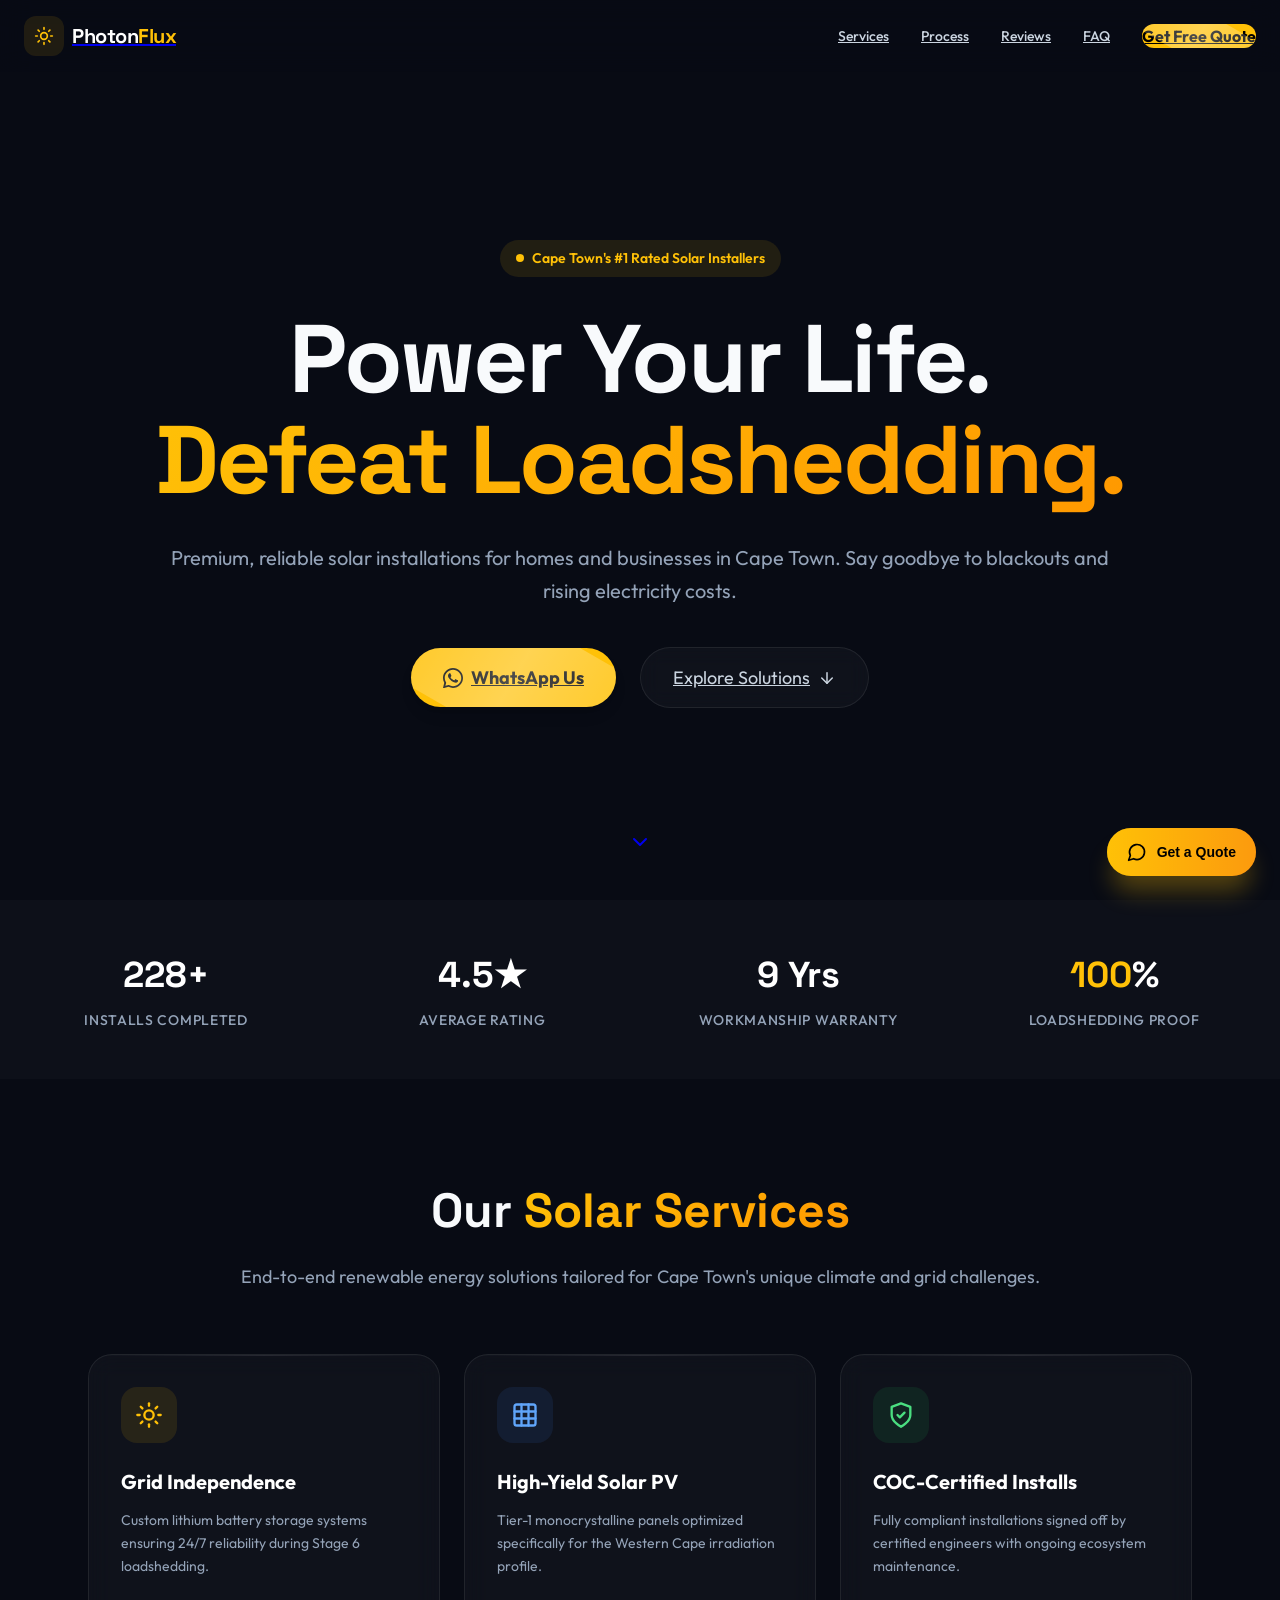
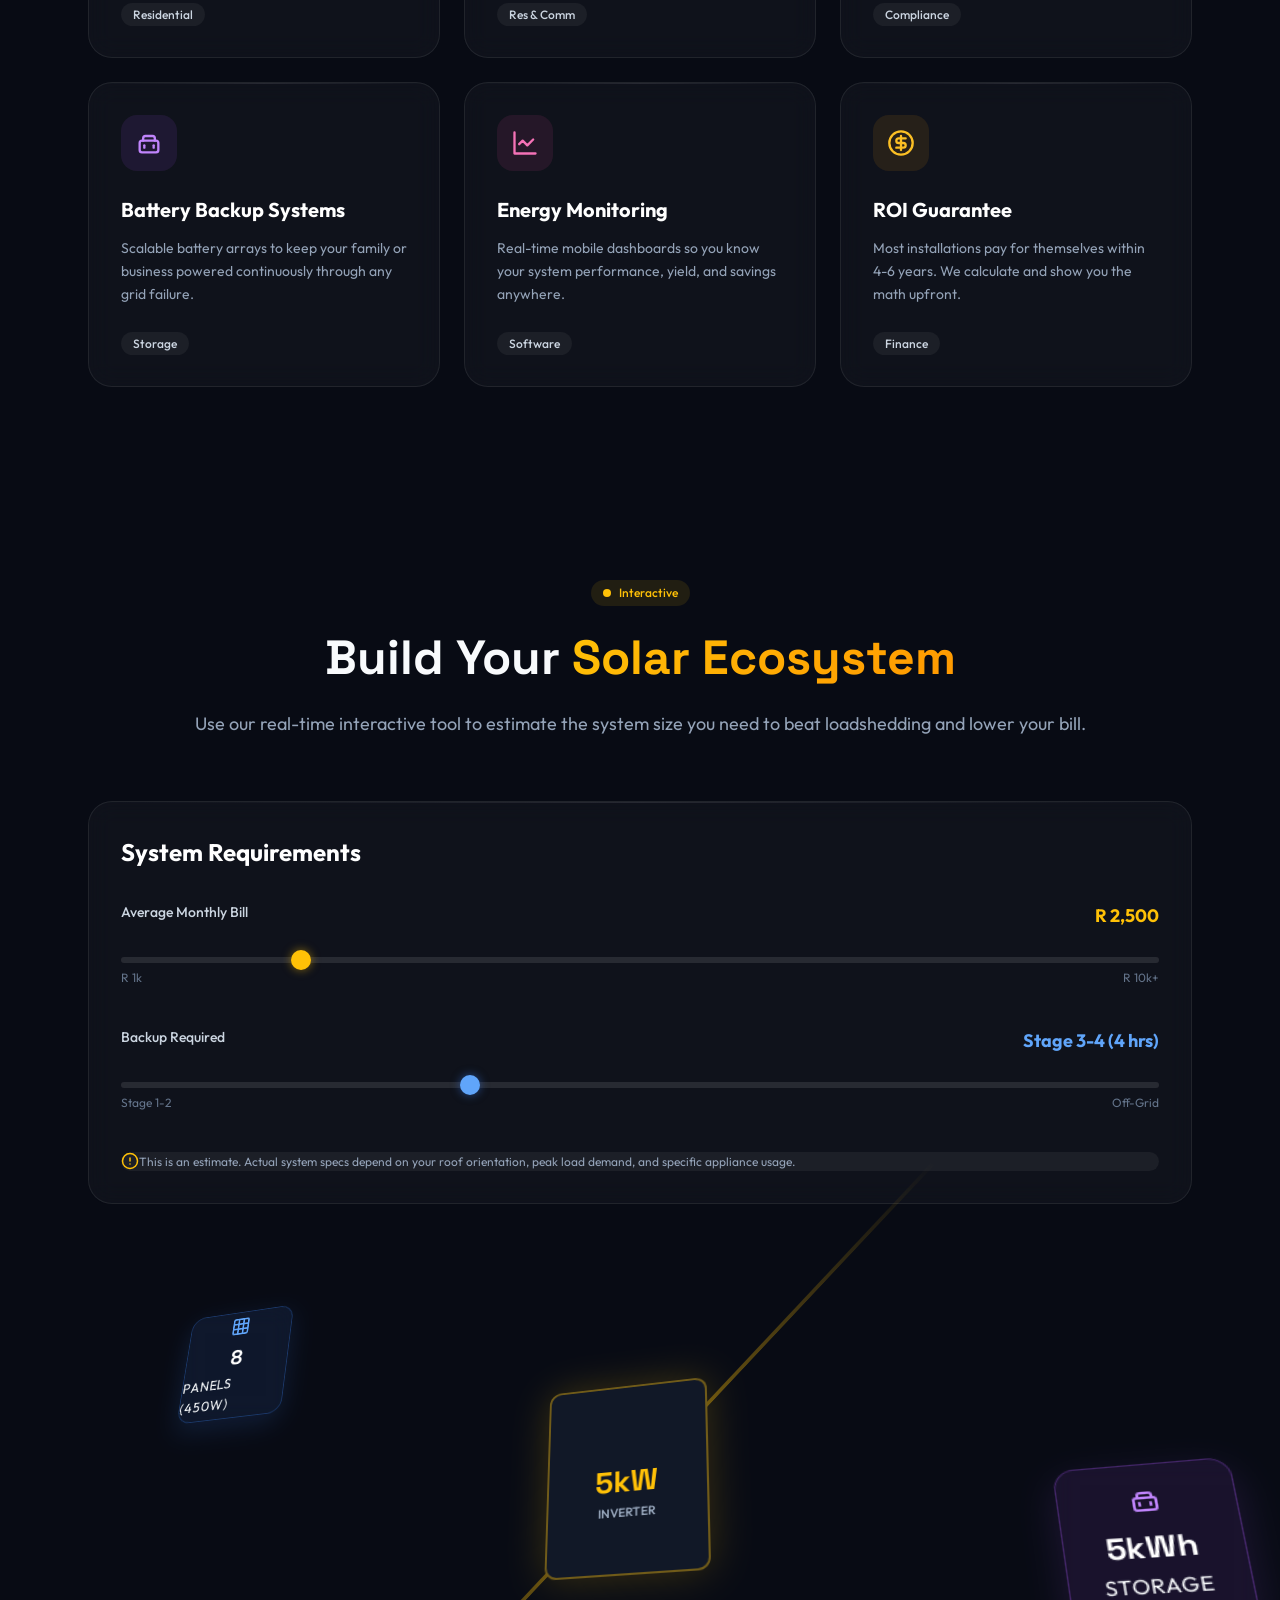
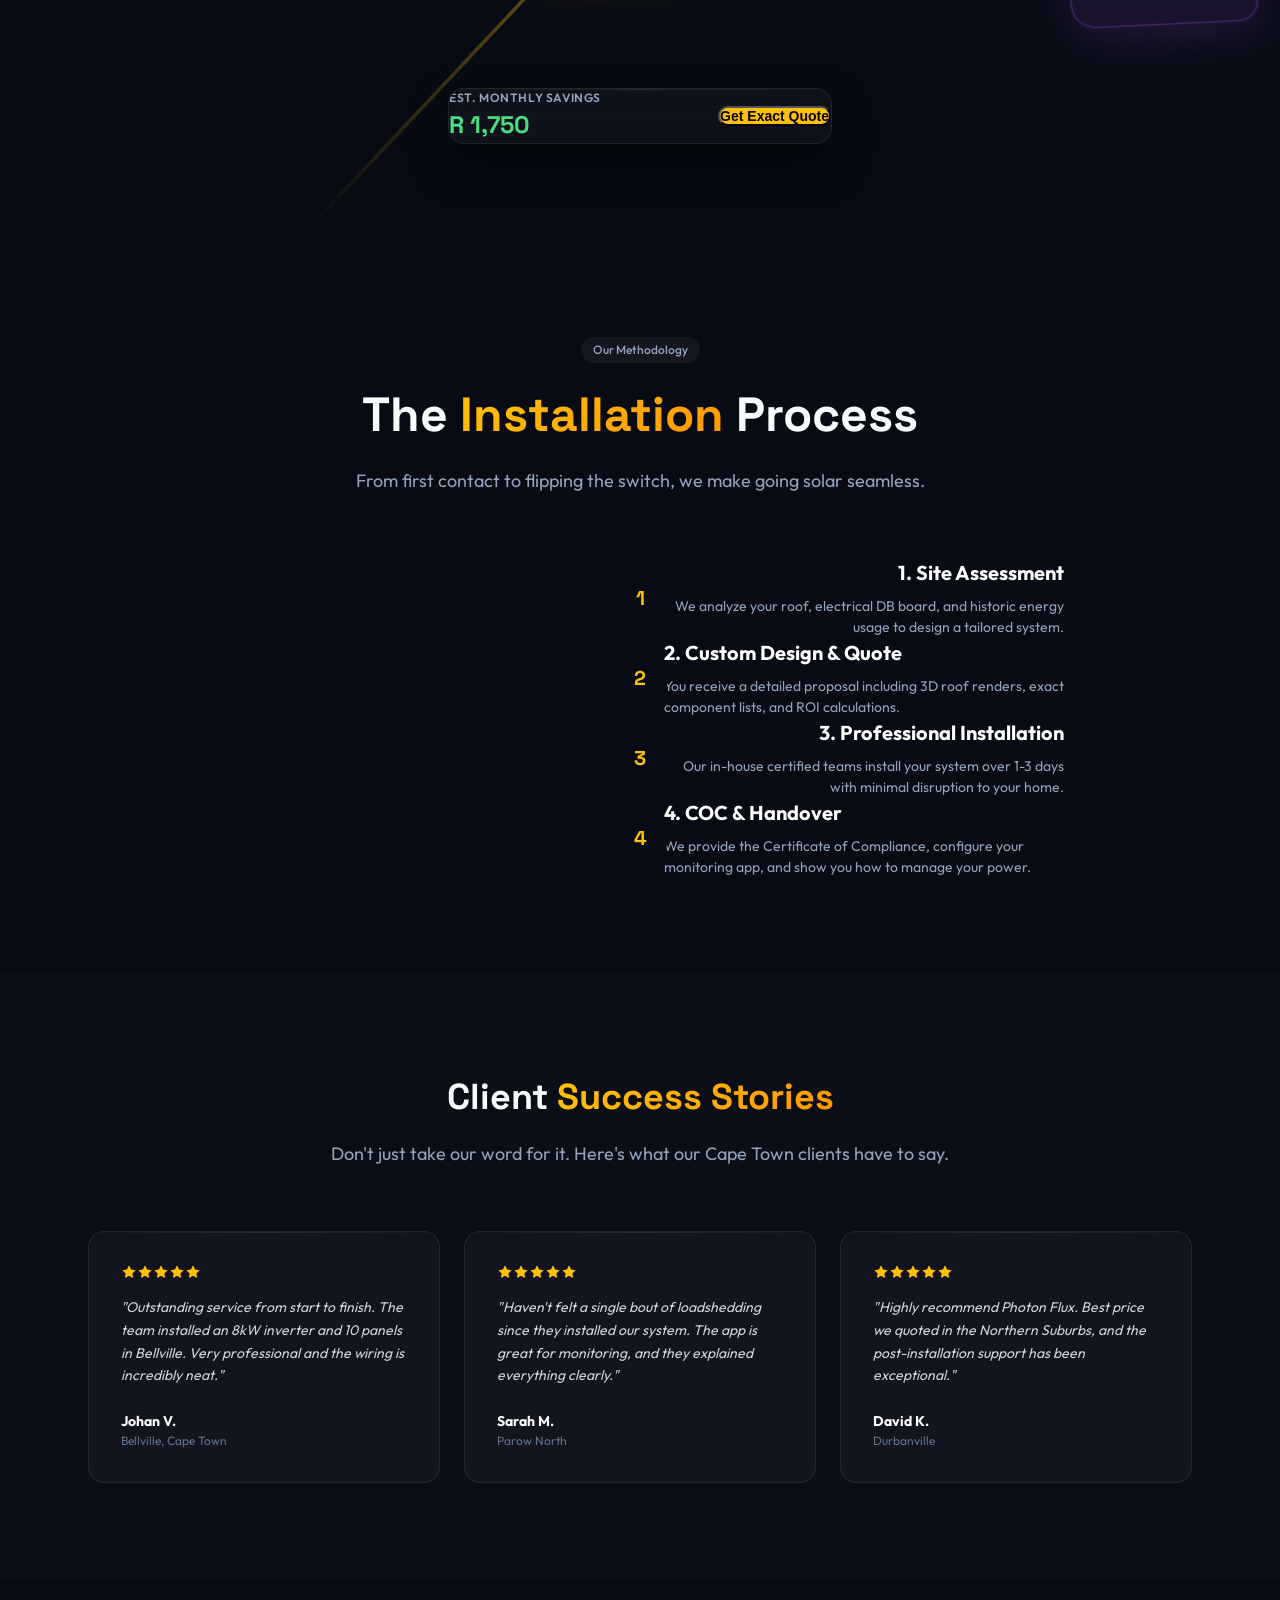
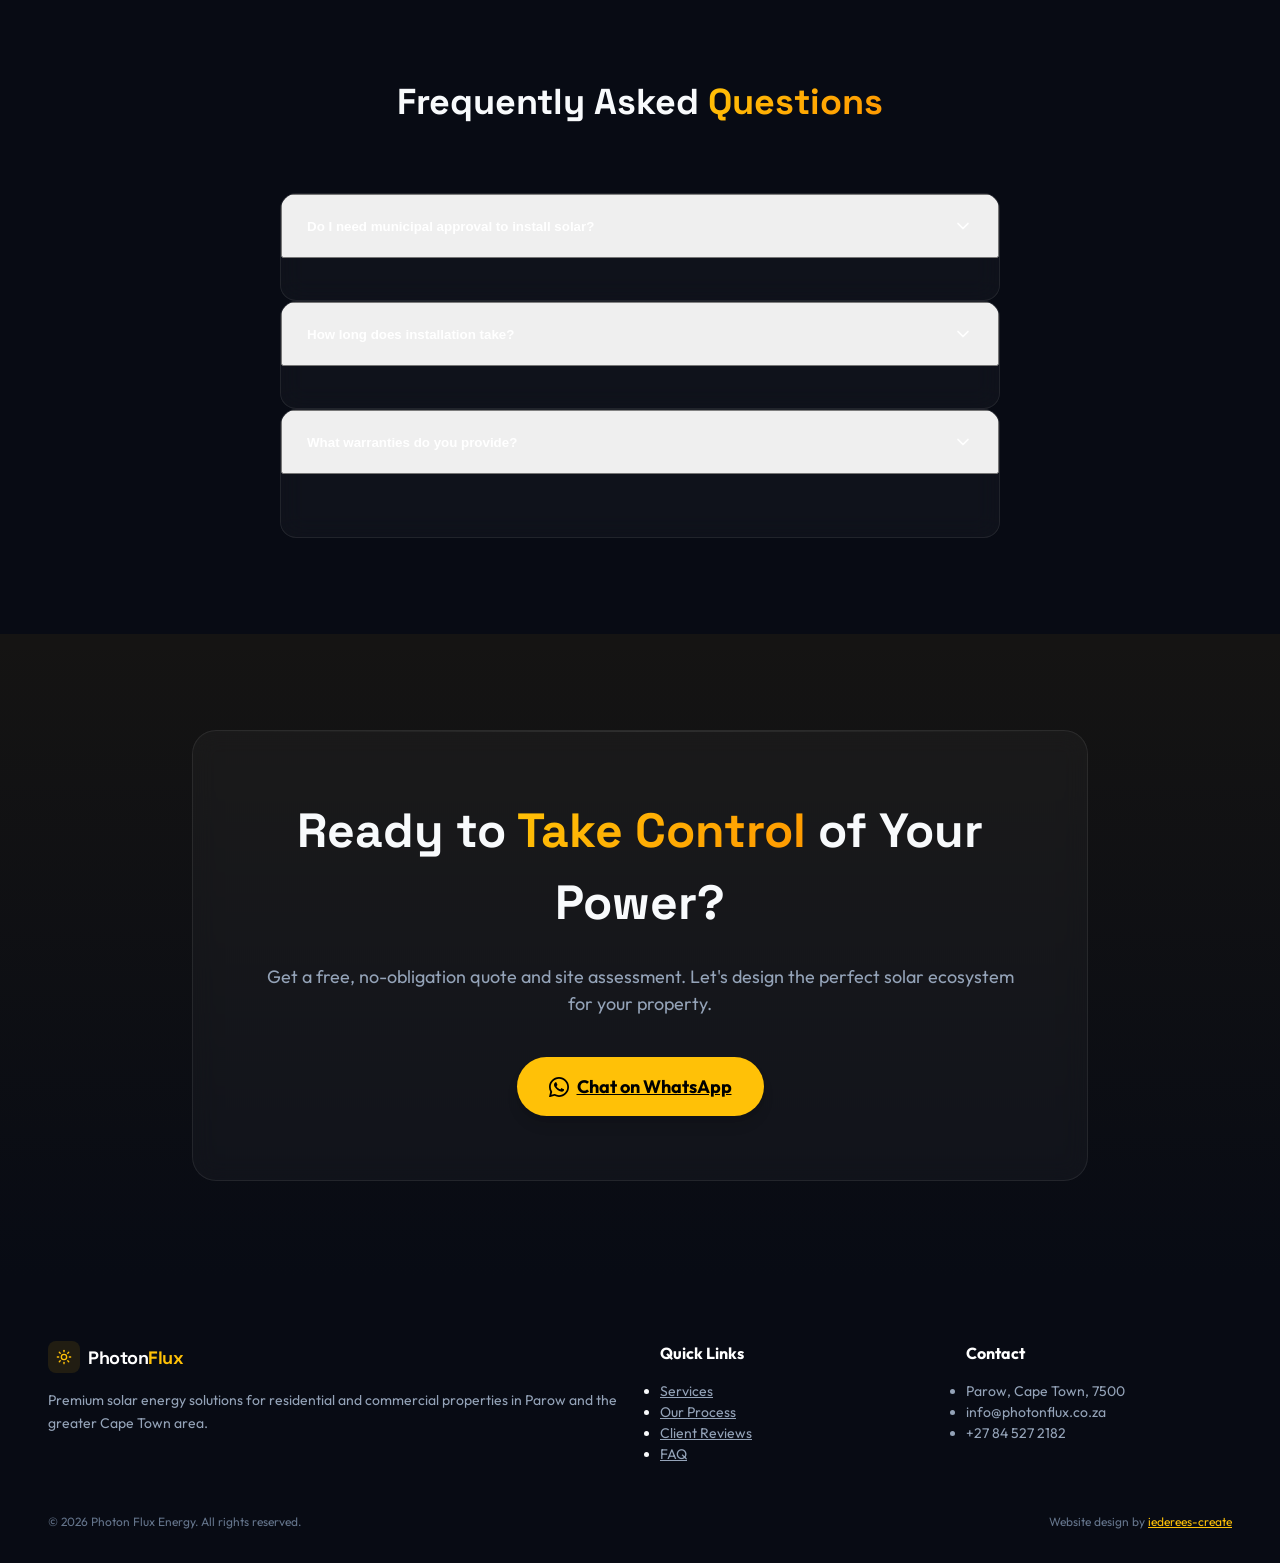
==== commit 76f792b3: "fix: make nova chat widget visible by providing custom positioning css" ====
--- a/index.html
+++ b/index.html
@@ -21,7 +21,7 @@
     <link rel="stylesheet" href="style.css">
     
     <!-- App Logic -->
-    <script defer src="app.js?v=1.1"></script>
+    <script defer src="app.js?v=1.2"></script>
 
     <link rel="icon" href="data:image/svg+xml,<svg xmlns=%22http://www.w3.org/2000/svg%22 viewBox=%220 0 100 100%22><text y=%22.9em%22 font-size=%2290%22>☀️</text></svg>">
 </head>
@@ -531,13 +531,13 @@
     </footer>
 
     <!-- Nova AI Solar Chat Widget -->
-    <div id="nova-chat-container" class="fixed bottom-5 right-4 sm:bottom-6 sm:right-6 z-[100] flex flex-col items-end">
+    <div id="nova-chat-container" class="nova-chat-wrapper">
         
         <!-- Chat Panel (Hidden by default) -->
-        <div id="nova-chat-panel" class="mb-4 w-[calc(100vw-32px)] sm:w-[380px] max-w-sm bg-[#0d1120] border border-white/10 rounded-2xl shadow-[0_20px_50px_rgba(0,0,0,0.5)] overflow-hidden flex flex-col transition-all duration-300 origin-bottom-right scale-0 opacity-0" style="height: min(100dvh - 100px, 600px);">
+        <div id="nova-chat-panel" class="nova-chat-panel scale-0 opacity-0">
             
             <!-- Header -->
-            <div class="bg-gradient-to-r from-accent to-orange-500 p-4 flex items-center justify-between">
+            <div class="nova-chat-header">
                 <div class="flex items-center gap-3">
                     <div class="w-8 h-8 rounded-full bg-white/20 flex items-center justify-center shadow-inner">
                         <span class="text-white">☀️</span>
@@ -547,7 +547,7 @@
                         <p class="text-black/70 text-[10px] font-semibold uppercase tracking-wider">Solar Expert Assistant</p>
                     </div>
                 </div>
-                <button id="nova-chat-close" class="text-black/70 hover:text-black transition-colors">
+                <button id="nova-chat-close" class="text-black/70 hover:text-black transition-colors" style="background:none; border:none; cursor:pointer;">
                     <svg xmlns="http://www.w3.org/2000/svg" width="20" height="20" viewBox="0 0 24 24" fill="none" stroke="currentColor" stroke-width="2" stroke-linecap="round" stroke-linejoin="round"><path d="M18 6 6 18"/><path d="m6 6 12 12"/></svg>
                 </button>
             </div>
@@ -558,13 +558,13 @@
             </div>
 
             <!-- Messages Area -->
-            <div id="nova-chat-messages" class="flex-1 overflow-y-auto p-4 space-y-4">
+            <div id="nova-chat-messages" class="nova-chat-messages">
                 <!-- Messages injected here by JS -->
             </div>
 
             <!-- Typing Indicator (Hidden) -->
             <div id="nova-typing" class="px-4 pb-2 hidden">
-                <div class="bg-white/10 w-16 px-3 py-2 rounded-2xl rounded-tl-none border border-white/5 flex gap-1 justify-center">
+                <div class="nova-typing-bubble">
                     <span class="w-1.5 h-1.5 bg-accent rounded-full animate-bounce" style="animation-delay: 0s"></span>
                     <span class="w-1.5 h-1.5 bg-accent rounded-full animate-bounce" style="animation-delay: 0.2s"></span>
                     <span class="w-1.5 h-1.5 bg-accent rounded-full animate-bounce" style="animation-delay: 0.4s"></span>
@@ -572,16 +572,16 @@
             </div>
 
             <!-- Input Area -->
-            <div id="nova-input-area" class="p-3 bg-white/[0.02] border-t border-white/5">
+            <div id="nova-input-area" class="nova-input-area">
                 <!-- Dynamic input injected here -->
             </div>
         </div>
 
         <!-- Floating Trigger Button -->
-        <button id="nova-chat-trigger" class="flex items-center gap-2.5 px-5 py-3.5 rounded-full font-semibold text-sm text-black shadow-2xl transition-all duration-300 hover:scale-105 active:scale-95 bg-gradient-to-r from-accent to-orange-500 shadow-accent/30 group">
-            <svg xmlns="http://www.w3.org/2000/svg" width="20" height="20" viewBox="0 0 24 24" fill="none" stroke="currentColor" stroke-width="2" stroke-linecap="round" stroke-linejoin="round"><path d="M7.9 20A9 9 0 1 0 4 16.1L2 22Z"/></svg>
-            <span class="hidden xs:inline">Get a Quote</span>
-            <span class="absolute inset-0 rounded-full animate-pulse bg-accent/50 group-hover:hidden"></span>
+        <button id="nova-chat-trigger" class="nova-chat-trigger">
+            <svg xmlns="http://www.w3.org/2000/svg" width="20" height="20" viewBox="0 0 24 24" fill="none" stroke="currentColor" stroke-width="2" stroke-linecap="round" stroke-linejoin="round" style="z-index: 10;"><path d="M7.9 20A9 9 0 1 0 4 16.1L2 22Z"/></svg>
+            <span class="nova-chat-trigger-text" style="z-index: 10;">Get a Quote</span>
+            <span class="nova-chat-pulse"></span>
         </button>
     </div>
 
--- a/style.css
+++ b/style.css
@@ -483,6 +483,108 @@
 .animate-shimmer-fast { animation: shimmer-fast 2s infinite linear; }
 
 /* === Nova Chat Widget === */
+.nova-chat-wrapper {
+  position: fixed;
+  bottom: 1.25rem;
+  right: 1rem;
+  z-index: 100;
+  display: flex;
+  flex-direction: column;
+  align-items: flex-end;
+}
+@media (min-width: 640px) {
+  .nova-chat-wrapper {
+    bottom: 1.5rem;
+    right: 1.5rem;
+  }
+}
+
+.nova-chat-panel {
+  margin-bottom: 1rem;
+  width: calc(100vw - 2rem);
+  max-width: 24rem;
+  height: min(calc(100dvh - 100px), 600px);
+  background-color: #0d1120;
+  border: 1px solid rgba(255, 255, 255, 0.1);
+  border-radius: 1rem;
+  box-shadow: 0 20px 50px rgba(0, 0, 0, 0.5);
+  overflow: hidden;
+  display: flex;
+  flex-direction: column;
+  transition: all 0.3s ease;
+  transform-origin: bottom right;
+}
+
+.nova-chat-header {
+  background: linear-gradient(to right, var(--accent), #f97316);
+  padding: 1rem;
+  display: flex;
+  align-items: center;
+  justify-content: space-between;
+}
+
+.nova-chat-messages {
+  flex: 1;
+  overflow-y: auto;
+  padding: 1rem;
+  display: flex;
+  flex-direction: column;
+  gap: 1rem;
+}
+
+.nova-typing-bubble {
+  background: rgba(255, 255, 255, 0.1);
+  width: 4rem;
+  padding: 0.5rem 0.75rem;
+  border-radius: 1rem;
+  border-top-left-radius: 0;
+  border: 1px solid rgba(255, 255, 255, 0.05);
+  display: flex;
+  gap: 0.25rem;
+  justify-content: center;
+}
+
+.nova-input-area {
+  padding: 0.75rem;
+  background: rgba(255, 255, 255, 0.02);
+  border-top: 1px solid rgba(255, 255, 255, 0.05);
+}
+
+.nova-chat-trigger {
+  display: flex;
+  align-items: center;
+  gap: 0.625rem;
+  padding: 0.875rem 1.25rem;
+  border-radius: 9999px;
+  font-weight: 600;
+  font-size: 0.875rem;
+  color: #000;
+  box-shadow: 0 20px 25px -5px rgba(255, 193, 7, 0.3);
+  transition: all 0.3s ease;
+  background: linear-gradient(to right, var(--accent), #f97316);
+  border: none;
+  cursor: pointer;
+  position: relative;
+}
+.nova-chat-trigger:hover { transform: scale(1.05); }
+.nova-chat-trigger:active { transform: scale(0.95); }
+
+.nova-chat-trigger-text { display: none; }
+@media (min-width: 480px) {
+  .nova-chat-trigger-text { display: inline; }
+}
+
+.nova-chat-pulse {
+  position: absolute;
+  top: 0; right: 0; bottom: 0; left: 0;
+  border-radius: 9999px;
+  background-color: rgba(255, 193, 7, 0.5);
+  animation: pulse 2s cubic-bezier(0.4, 0, 0.6, 1) infinite;
+}
+.nova-chat-trigger:hover .nova-chat-pulse {
+  display: none;
+}
+
 .origin-bottom-right { transform-origin: bottom right; }
 .scale-0 { transform: scale(0); }
 .scale-100 { transform: scale(1); }
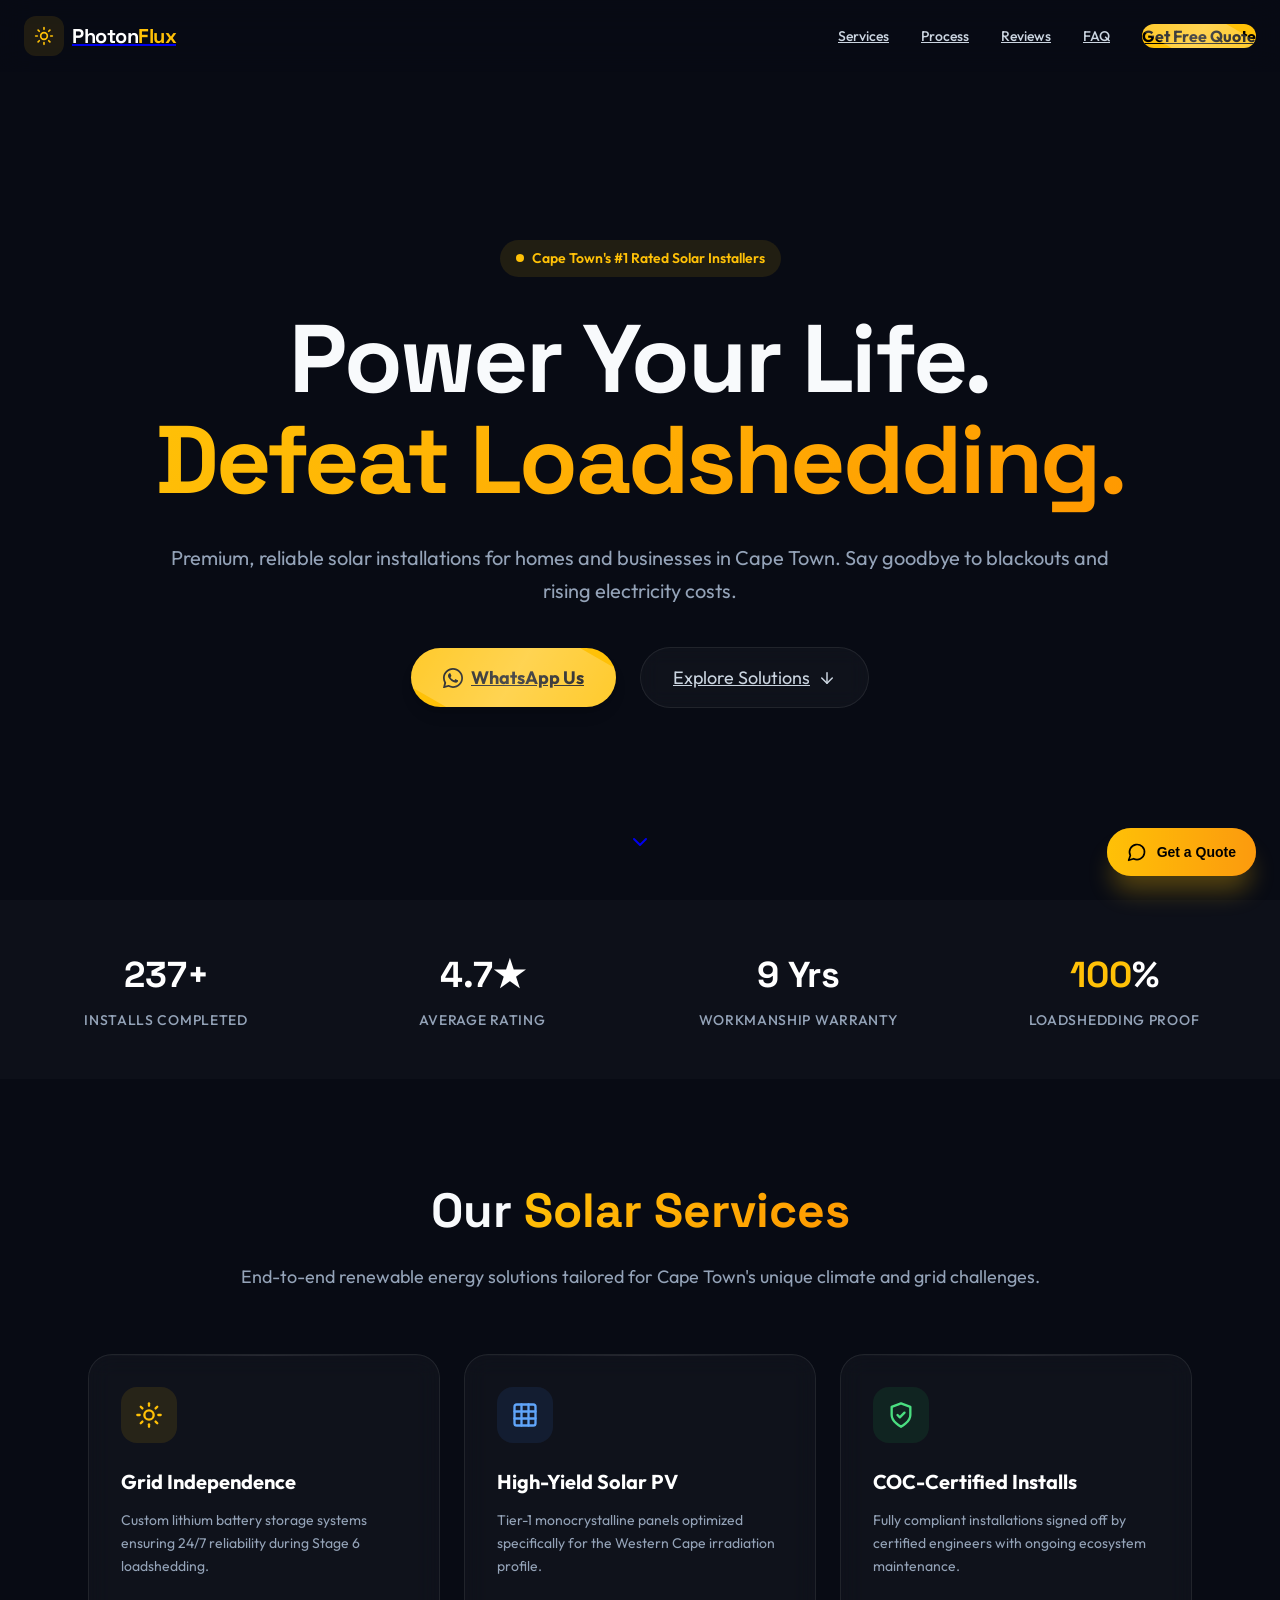
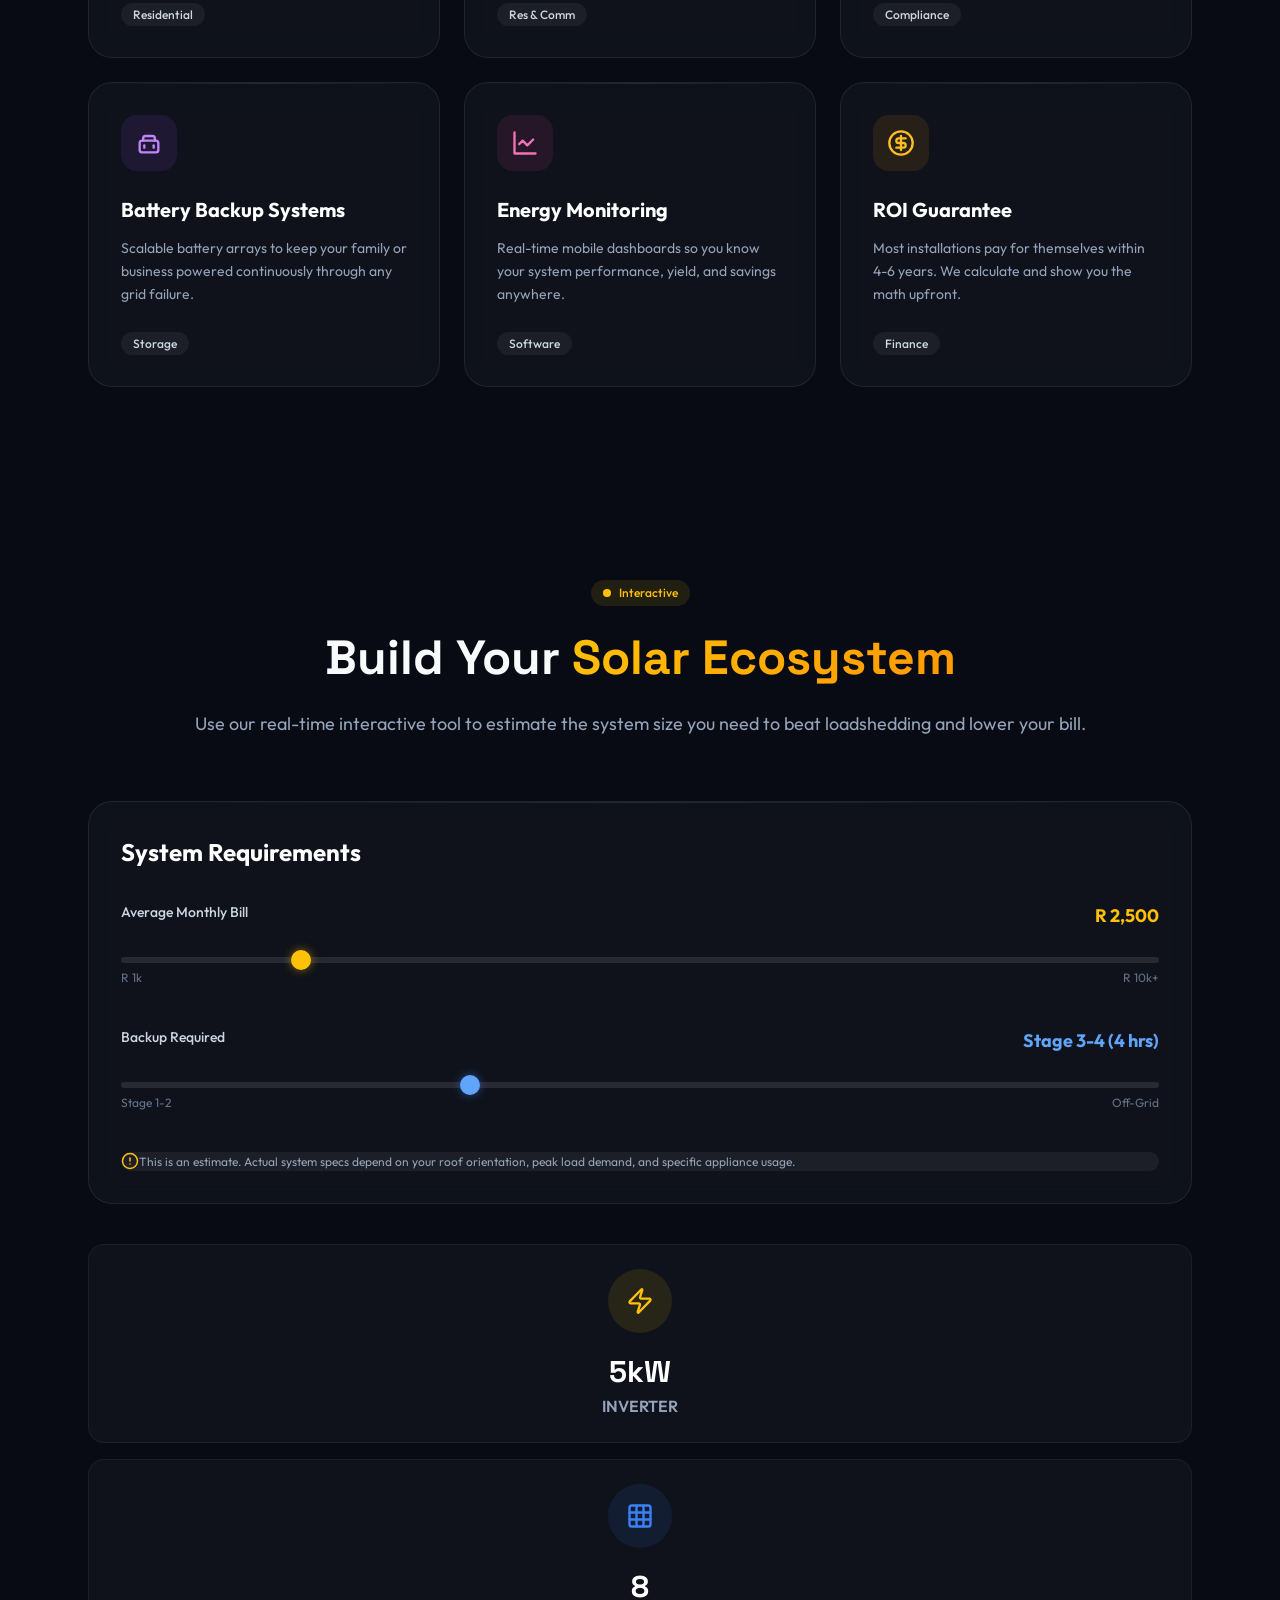
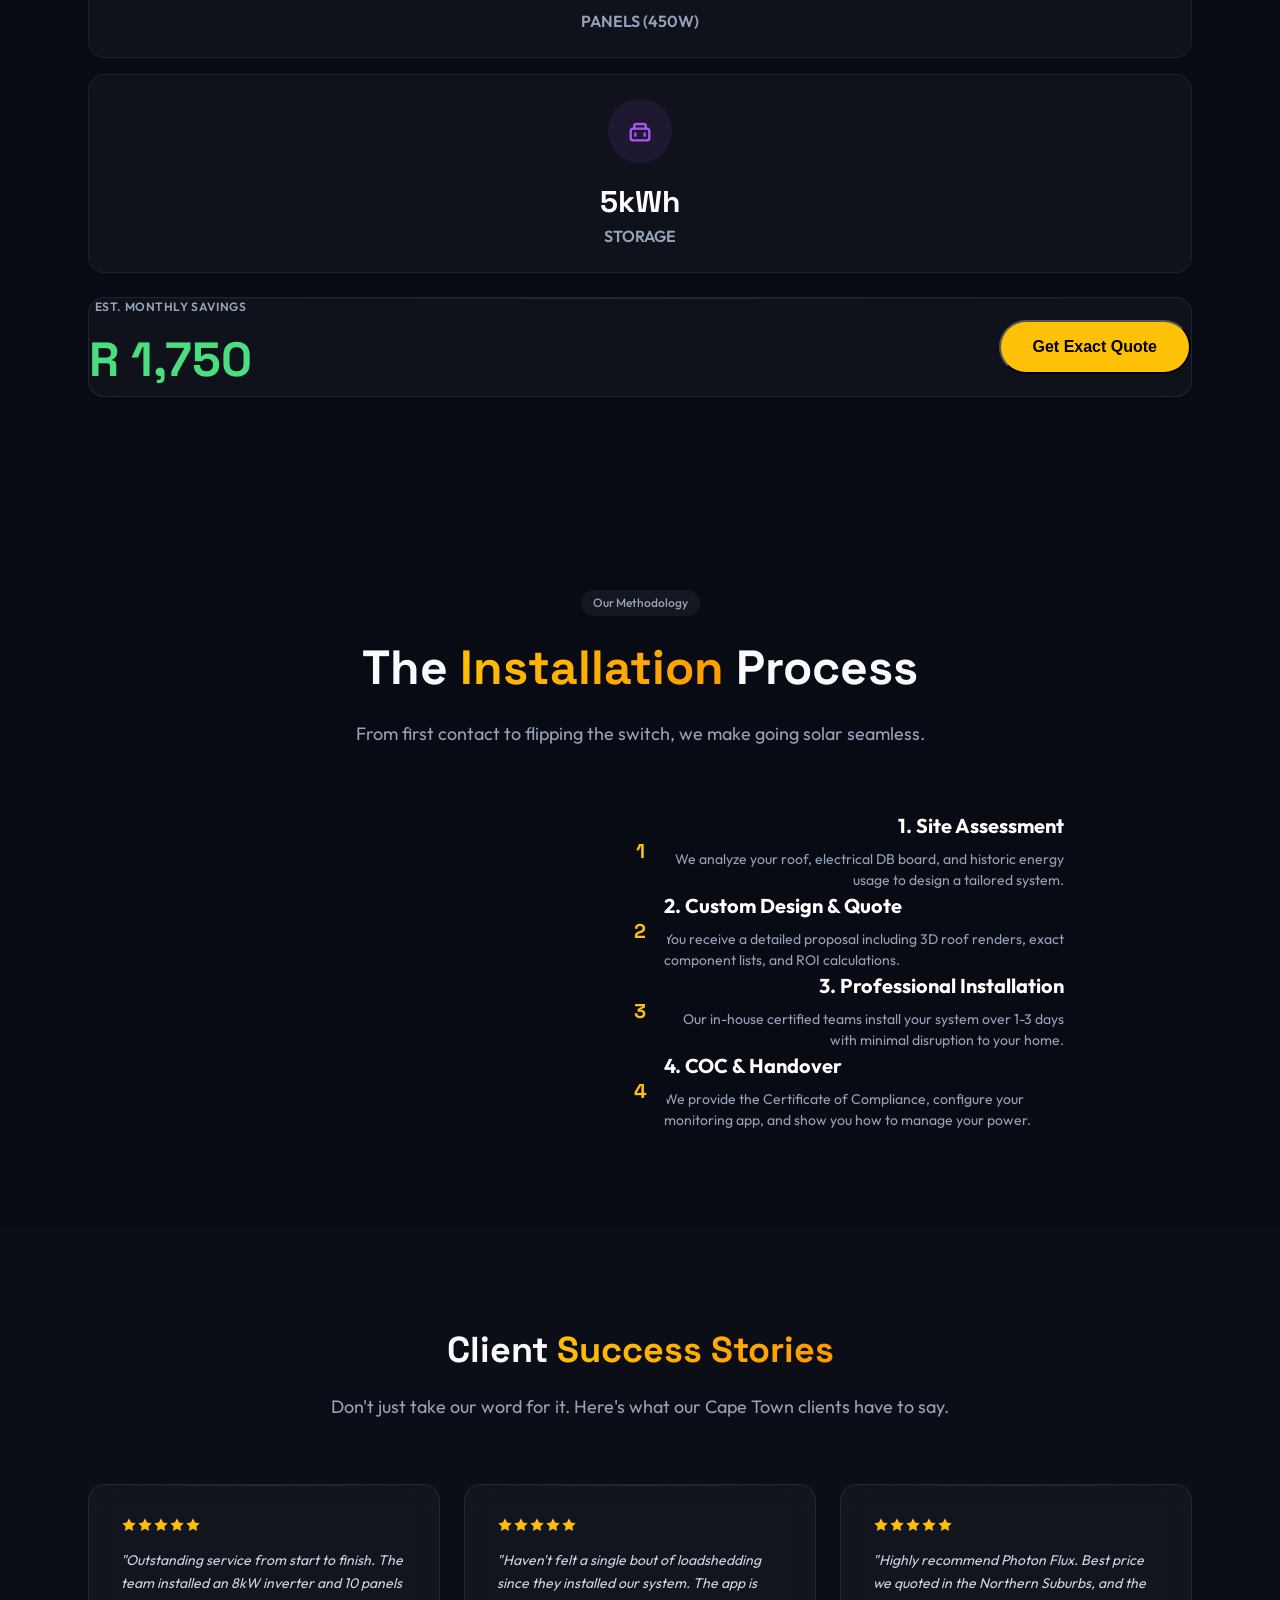
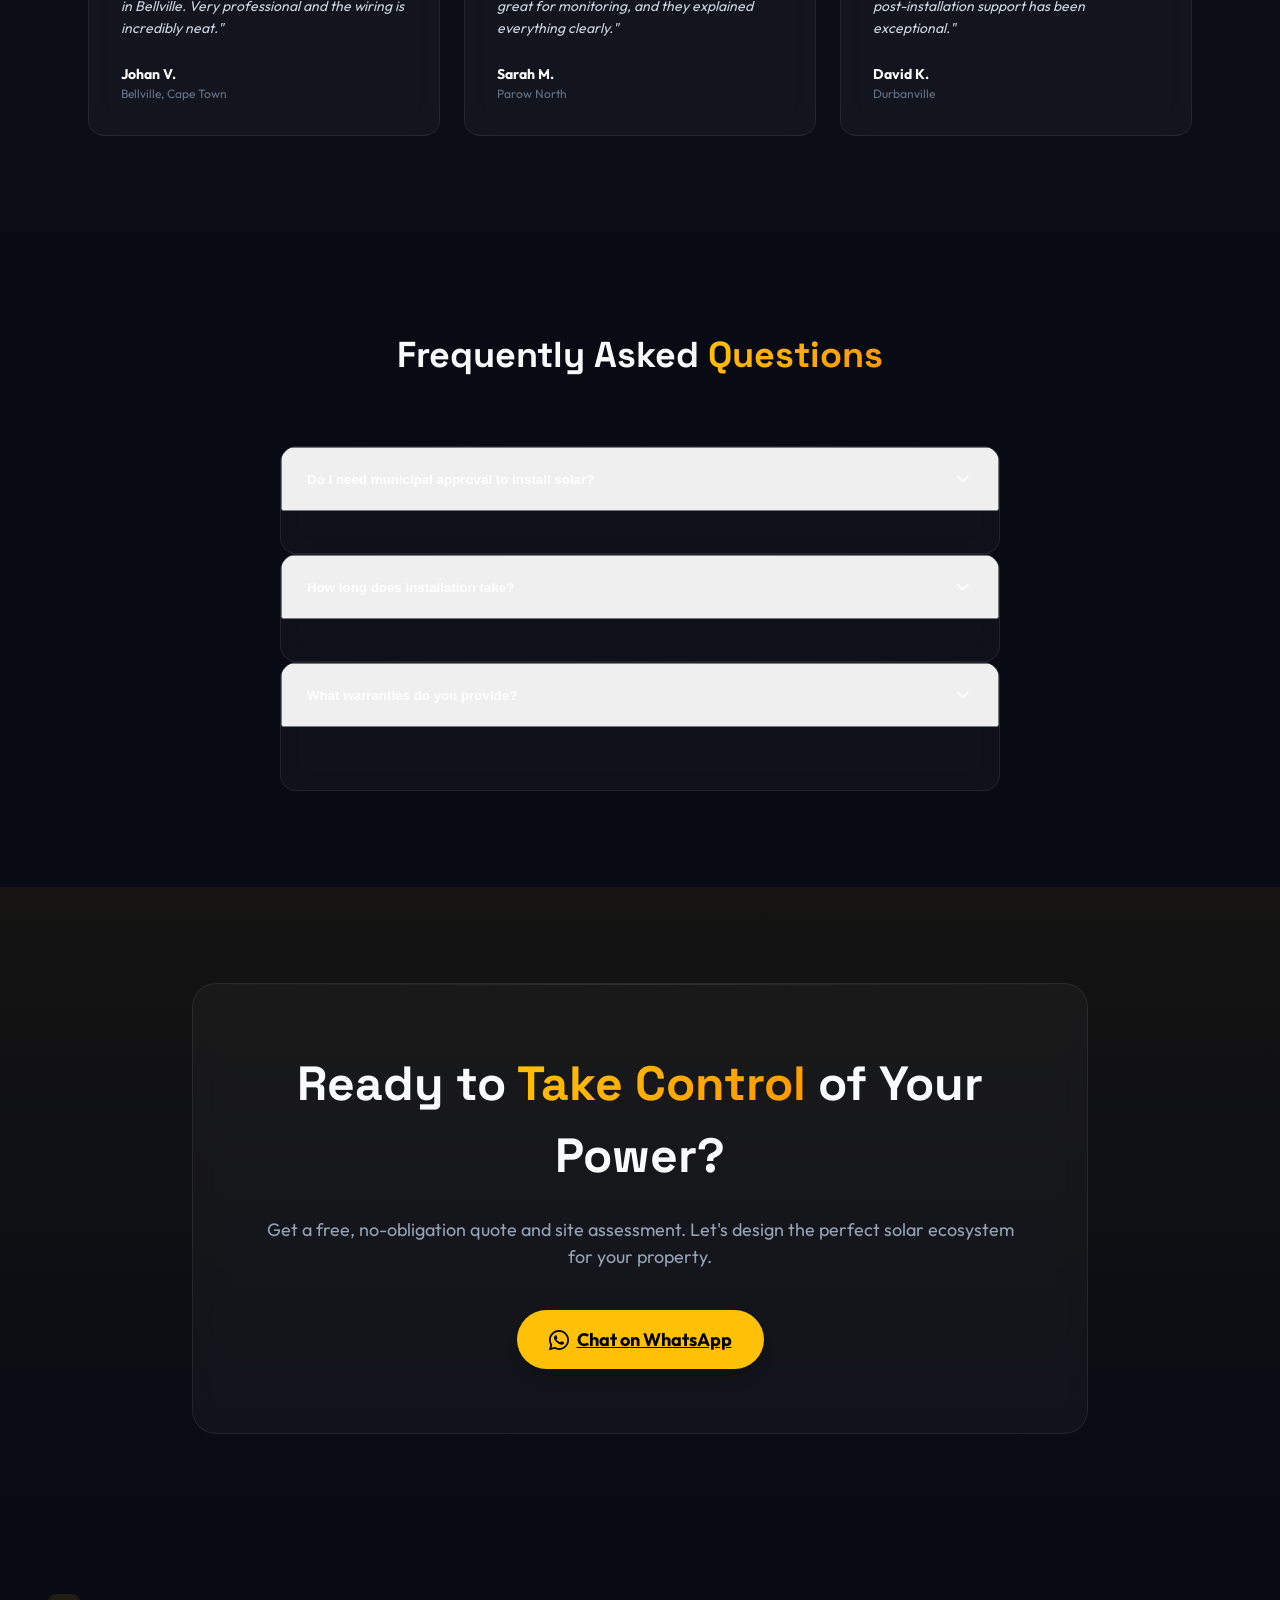
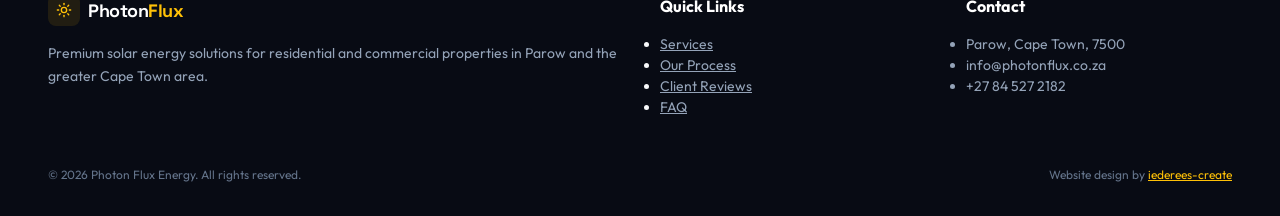
==== commit 9ebea5e9: "refactor: simplify calculator to dumb-proof stat cards and fix chat bubbles visibility" ====
--- a/index.html
+++ b/index.html
@@ -18,10 +18,10 @@
     <link href="https://fonts.googleapis.com/css2?family=Outfit:wght@300;400;500;600;700;800;900&family=Space+Grotesk:wght@500;600;700;800&display=swap" rel="stylesheet">
     
     <!-- CSS -->
-    <link rel="stylesheet" href="style.css">
+    <link rel="stylesheet" href="style.css?v=1.3">
     
     <!-- App Logic -->
-    <script defer src="app.js?v=1.2"></script>
+    <script defer src="app.js?v=1.3"></script>
 
     <link rel="icon" href="data:image/svg+xml,<svg xmlns=%22http://www.w3.org/2000/svg%22 viewBox=%220 0 100 100%22><text y=%22.9em%22 font-size=%2290%22>☀️</text></svg>">
 </head>
@@ -256,53 +256,49 @@
                         </div>
                     </div>
 
-                    <!-- 3D Visualization -->
-                    <div class="w-full lg:w-7/12 relative reveal" data-delay="200">
-                        <!-- Abstract 3D base platform -->
-                        <div class="calc-3d-scene">
-                            <div class="calc-3d-platform" id="calc-platform">
-                                
-                                <!-- Central Inverter Node -->
-                                <div class="calc-inverter-node">
-                                    <div class="w-16 h-1 bg-accent/50 rounded-full mb-6"></div>
-                                    <div class="text-accent font-display font-bold text-3xl mb-1" id="inv-size">5kW</div>
-                                    <div class="text-xs text-slate-400 uppercase tracking-widest font-semibold">Inverter</div>
-                                    <div class="absolute bottom-4 flex gap-1">
-                                        <span class="w-1.5 h-1.5 rounded-full bg-green-500 animate-pulse"></span>
-                                        <span class="w-1.5 h-1.5 rounded-full bg-green-500"></span>
-                                        <span class="w-1.5 h-1.5 rounded-full bg-slate-600"></span>
-                                    </div>
+                    <!-- Simple Visualization (Dumb-proof layout) -->
+                    <div class="w-full lg:w-7/12 reveal" data-delay="200">
+                        <div class="grid grid-cols-1 sm:grid-cols-3 gap-4 mb-6">
+                            
+                            <!-- Inverter Card -->
+                            <div class="stat-card">
+                                <div class="stat-icon-wrapper icon-inverter">
+                                    <svg xmlns="http://www.w3.org/2000/svg" width="28" height="28" viewBox="0 0 24 24" fill="none" stroke="currentColor" stroke-width="2" stroke-linecap="round" stroke-linejoin="round"><path d="M4 14a1 1 0 0 1-.78-1.63l9.9-10.2a.5.5 0 0 1 .86.46l-1.92 6.02A1 1 0 0 0 13 10h7a1 1 0 0 1 .78 1.63l-9.9 10.2a.5.5 0 0 1-.86-.46l1.92-6.02A1 1 0 0 0 11 14z"/></svg>
                                 </div>
-
-                                <!-- Floating Panel Count -->
-                                <div class="calc-panel-node" id="panel-node">
-                                    <svg class="text-blue-400 mb-2" xmlns="http://www.w3.org/2000/svg" width="24" height="24" viewBox="0 0 24 24" fill="none" stroke="currentColor" stroke-width="2" stroke-linecap="round" stroke-linejoin="round"><rect width="18" height="18" x="3" y="3" rx="2" ry="2"/><line x1="3" x2="21" y1="9" y2="9"/><line x1="3" x2="21" y1="15" y2="15"/><line x1="9" x2="9" y1="3" y2="21"/><line x1="15" x2="15" y1="3" y2="21"/></svg>
-                                    <div class="text-white font-display font-bold text-2xl" id="panel-count">6</div>
-                                    <div class="text-[10px] text-blue-200 uppercase tracking-wider">Panels (450W)</div>
+                                <h4 class="text-3xl font-display font-bold text-white mb-1" id="inv-size">5kW</h4>
+                                <p class="text-[10px] uppercase tracking-widest text-slate-400 font-semibold">Inverter</p>
+                            </div>
+
+                            <!-- Panels Card -->
+                            <div class="stat-card">
+                                <div class="stat-icon-wrapper icon-panels">
+                                    <svg xmlns="http://www.w3.org/2000/svg" width="28" height="28" viewBox="0 0 24 24" fill="none" stroke="currentColor" stroke-width="2" stroke-linecap="round" stroke-linejoin="round"><rect width="18" height="18" x="3" y="3" rx="2" ry="2"/><line x1="3" x2="21" y1="9" y2="9"/><line x1="3" x2="21" y1="15" y2="15"/><line x1="9" x2="9" y1="3" y2="21"/><line x1="15" x2="15" y1="3" y2="21"/></svg>
                                 </div>
-
-                                <!-- Floating Battery Count -->
-                                <div class="calc-batt-node" id="batt-node">
-                                    <svg class="text-purple-400 mb-2" xmlns="http://www.w3.org/2000/svg" width="24" height="24" viewBox="0 0 24 24" fill="none" stroke="currentColor" stroke-width="2" stroke-linecap="round" stroke-linejoin="round"><rect width="16" height="10" x="4" y="10" rx="2"/><path d="M7 10V8a2 2 0 0 1 2-2h6a2 2 0 0 1 2 2v2"/><line x1="8" x2="8" y1="14" y2="16"/><line x1="16" x2="16" y1="14" y2="16"/></svg>
-                                    <div class="text-white font-display font-bold text-2xl" id="batt-size">5kWh</div>
-                                    <div class="text-[10px] text-purple-200 uppercase tracking-wider">Storage</div>
+                                <h4 class="text-3xl font-display font-bold text-white mb-1" id="panel-count">6</h4>
+                                <p class="text-[10px] uppercase tracking-widest text-slate-400 font-semibold">Panels (450W)</p>
+                            </div>
+
+                            <!-- Battery Card -->
+                            <div class="stat-card">
+                                <div class="stat-icon-wrapper icon-battery">
+                                    <svg xmlns="http://www.w3.org/2000/svg" width="28" height="28" viewBox="0 0 24 24" fill="none" stroke="currentColor" stroke-width="2" stroke-linecap="round" stroke-linejoin="round"><rect width="16" height="10" x="4" y="10" rx="2"/><path d="M7 10V8a2 2 0 0 1 2-2h6a2 2 0 0 1 2 2v2"/><line x1="8" x2="8" y1="14" y2="16"/><line x1="16" x2="16" y1="14" y2="16"/></svg>
                                 </div>
-
-                                <!-- Connecting energy lines -->
-                                <div class="calc-energy-lines overflow-hidden">
-                                    <div class="w-10 h-full bg-white blur-[2px] animate-shimmer-fast"></div>
+                                <h4 class="text-3xl font-display font-bold text-white mb-1" id="batt-size">5kWh</h4>
+                                <p class="text-[10px] uppercase tracking-widest text-slate-400 font-semibold">Storage</p>
+                            </div>
+                        </div>
+
+                        <!-- Savings Estimation -->
+                        <div class="glass-card p-6 sm:p-8 rounded-2xl border-green-500/30 w-full relative overflow-hidden group">
+                            <!-- Background glow -->
+                            <div class="absolute inset-0 bg-gradient-to-r from-green-500/0 via-green-500/5 to-transparent -translate-x-full group-hover:animate-shimmer-fast"></div>
+                            
+                            <div class="flex flex-col sm:flex-row justify-between items-center gap-6 relative z-10">
+                                <div class="text-center sm:text-left">
+                                    <p class="text-xs text-slate-400 uppercase tracking-wider font-semibold mb-2">Est. Monthly Savings</p>
+                                    <p class="text-4xl sm:text-5xl font-display font-bold text-green-400" id="savings-display">R 1,750</p>
                                 </div>
-                            </div>
-                        </div>
-
-                        <!-- Savings Estimation -->
-                        <div class="calc-savings-box glass-card p-5 rounded-2xl border-green-500/30">
-                            <div class="flex justify-between items-center">
-                                <div>
-                                    <p class="text-xs text-slate-400 uppercase tracking-wider font-semibold mb-1">Est. Monthly Savings</p>
-                                    <p class="text-2xl font-display font-bold text-green-400" id="savings-display">R 1,750</p>
-                                </div>
-                                <button class="btn-primary px-5 py-2.5 text-sm" onclick="document.getElementById('nova-chat-trigger').click()">Get Exact Quote</button>
+                                <button class="btn-primary w-full sm:w-auto px-8 py-4 text-base font-bold shadow-[0_0_20px_rgba(255,193,7,0.3)] hover:shadow-[0_0_30px_rgba(255,193,7,0.5)]" onclick="document.getElementById('nova-chat-trigger').click()">Get Exact Quote</button>
                             </div>
                         </div>
                     </div>
--- a/style.css
+++ b/style.css
@@ -356,85 +356,108 @@
 .faq-icon { transition: transform 0.3s ease; }
 .faq-icon.active { transform: rotate(180deg); }
 
-/* === Interactive Calculator 3D === */
-.perspective-1000 { perspective: 1000px; }
-.preserve-3d { transform-style: preserve-3d; }
-.translate-z-\[30px\] { transform: translateZ(30px); }
-.translate-z-\[50px\] { transform: translateZ(50px); }
-.translate-z-\[80px\] { transform: translateZ(80px); }
-.translate-z-\[100px\] { transform: translateZ(100px); }
-
-/* 3D Scene Layout */
-.calc-3d-scene {
+/* === Interactive Calculator (Simple UI) === */
+.stat-card {
+  background: rgba(255, 255, 255, 0.03);
+  border: 1px solid rgba(255, 255, 255, 0.05);
+  border-radius: 1rem;
+  padding: 1.5rem;
+  display: flex;
+  flex-direction: column;
+  align-items: center;
+  justify-content: center;
+  text-align: center;
+  transition: all 0.3s ease;
+}
+.stat-card:hover {
+  background: rgba(255, 255, 255, 0.05);
+  transform: translateY(-5px);
+  box-shadow: 0 10px 30px rgba(0, 0, 0, 0.2);
+}
+.stat-icon-wrapper {
+  width: 4rem;
+  height: 4rem;
+  border-radius: 50%;
+  display: flex;
+  align-items: center;
+  justify-content: center;
+  margin-bottom: 1rem;
+}
+.icon-inverter { background: rgba(255, 193, 7, 0.1); color: #ffc107; }
+.icon-panels { background: rgba(59, 130, 246, 0.1); color: #3b82f6; }
+.icon-battery { background: rgba(168, 85, 247, 0.1); color: #a855f7; }
+
+/* === Nova Chat Widget Components === */
+.chat-bubble {
+  max-width: 85%;
+  padding: 0.75rem 1rem;
+  border-radius: 1rem;
+  font-size: 0.875rem;
+  line-height: 1.4;
+  animation: pop-in 0.3s cubic-bezier(0.175, 0.885, 0.32, 1.275) forwards;
+}
+
+.chat-bubble-bot {
+  background: rgba(255, 255, 255, 0.1);
+  border: 1px solid rgba(255, 255, 255, 0.05);
+  color: #f8fafc;
+  border-top-left-radius: 0.25rem;
+  align-self: flex-start;
+}
+
+.chat-bubble-user {
+  background: var(--accent);
+  color: #000;
+  font-weight: 500;
+  border-top-right-radius: 0.25rem;
+  align-self: flex-end;
+}
+
+@keyframes pop-in {
+  0% { opacity: 0; transform: scale(0.8) translateY(10px); }
+  100% { opacity: 1; transform: scale(1) translateY(0); }
+}
+
+/* Chat Scrollbar */
+.nova-chat-messages::-webkit-scrollbar { width: 4px; }
+.nova-chat-messages::-webkit-scrollbar-track { background: transparent; }
+.nova-chat-messages::-webkit-scrollbar-thumb { background: rgba(255, 255, 255, 0.2); border-radius: 4px; }
+
+/* Option Buttons in Chat */
+.chat-option-btn {
+  display: block;
   width: 100%;
-  aspect-ratio: 1/1;
-  max-height: 500px;
-  min-height: 300px;
-  position: relative;
-  margin: 0 auto;
-  perspective: 1000px;
-}
-.calc-3d-platform {
-  position: absolute;
-  top: 0; left: 0; right: 0; bottom: 0;
-  transform-style: preserve-3d;
-  transition: transform 0.5s ease;
-}
-.calc-inverter-node {
-  position: absolute;
-  top: 50%; left: 50%;
-  transform: translate(-50%, -50%) translateZ(50px);
-  width: 10rem; height: 12rem;
-  background: #111827;
-  border: 2px solid rgba(255, 193, 7, 0.4);
-  border-radius: 0.75rem;
-  box-shadow: 0 0 40px rgba(255, 193, 7, 0.2);
-  display: flex; flex-direction: column; align-items: center; justify-content: center;
-  z-index: 20;
-}
-.calc-panel-node {
-  position: absolute;
-  top: 5%; left: 5%;
-  transform: translateZ(80px);
-  width: 8rem; height: 8rem;
-  background: rgba(59, 130, 246, 0.1);
-  backdrop-filter: blur(12px); -webkit-backdrop-filter: blur(12px);
-  border: 1px solid rgba(59, 130, 246, 0.3);
-  border-radius: 1rem;
-  box-shadow: 0 10px 30px rgba(59, 130, 246, 0.15);
-  display: flex; flex-direction: column; align-items: center; justify-content: center;
-  z-index: 30;
-  transition: all 0.3s ease;
-}
-.calc-batt-node {
-  position: absolute;
-  bottom: 15%; right: 5%;
-  transform: translateZ(100px);
-  width: 8rem; height: 8rem;
-  background: rgba(168, 85, 247, 0.1);
-  backdrop-filter: blur(12px); -webkit-backdrop-filter: blur(12px);
-  border: 1px solid rgba(168, 85, 247, 0.3);
-  border-radius: 1rem;
-  box-shadow: 0 10px 30px rgba(168, 85, 247, 0.15);
-  display: flex; flex-direction: column; align-items: center; justify-content: center;
-  z-index: 30;
-  transition: all 0.3s ease;
-}
-.calc-energy-lines {
-  position: absolute;
-  top: 50%; left: 50%;
-  transform: translate(-50%, -50%) rotate(-45deg) translateZ(30px);
-  width: 80%; height: 4px;
-  background: linear-gradient(to right, rgba(59, 130, 246, 0), rgba(255, 193, 7, 0.5), rgba(168, 85, 247, 0));
-  z-index: 10;
-}
-.calc-savings-box {
-  position: absolute;
-  bottom: 0; left: 50%;
-  transform: translateX(-50%);
-  width: 90%; max-width: 24rem;
-  box-shadow: 0 20px 40px rgba(0, 0, 0, 0.4);
-  z-index: 40;
+  text-align: left;
+  padding: 0.6rem 1rem;
+  background: rgba(255, 255, 255, 0.05);
+  border: 1px solid rgba(255, 255, 255, 0.1);
+  border-radius: 0.5rem;
+  color: #f8fafc;
+  font-size: 0.875rem;
+  transition: all 0.2s;
+  margin-bottom: 0.5rem;
+  cursor: pointer;
+}
+.chat-option-btn:hover {
+  background: rgba(255, 193, 7, 0.1);
+  border-color: rgba(255, 193, 7, 0.3);
+  color: var(--accent);
+}
+
+/* Chat Input */
+.chat-input {
+  width: 100%;
+  background: rgba(255, 255, 255, 0.05);
+  border: 1px solid rgba(255, 255, 255, 0.1);
+  border-radius: 0.5rem;
+  padding: 0.75rem 1rem;
+  color: white;
+  font-size: 0.875rem;
+  outline: none;
+}
+.chat-input:focus {
+  border-color: var(--accent);
+  background: rgba(255, 255, 255, 0.08);
 }
 
 /* Range Sliders */
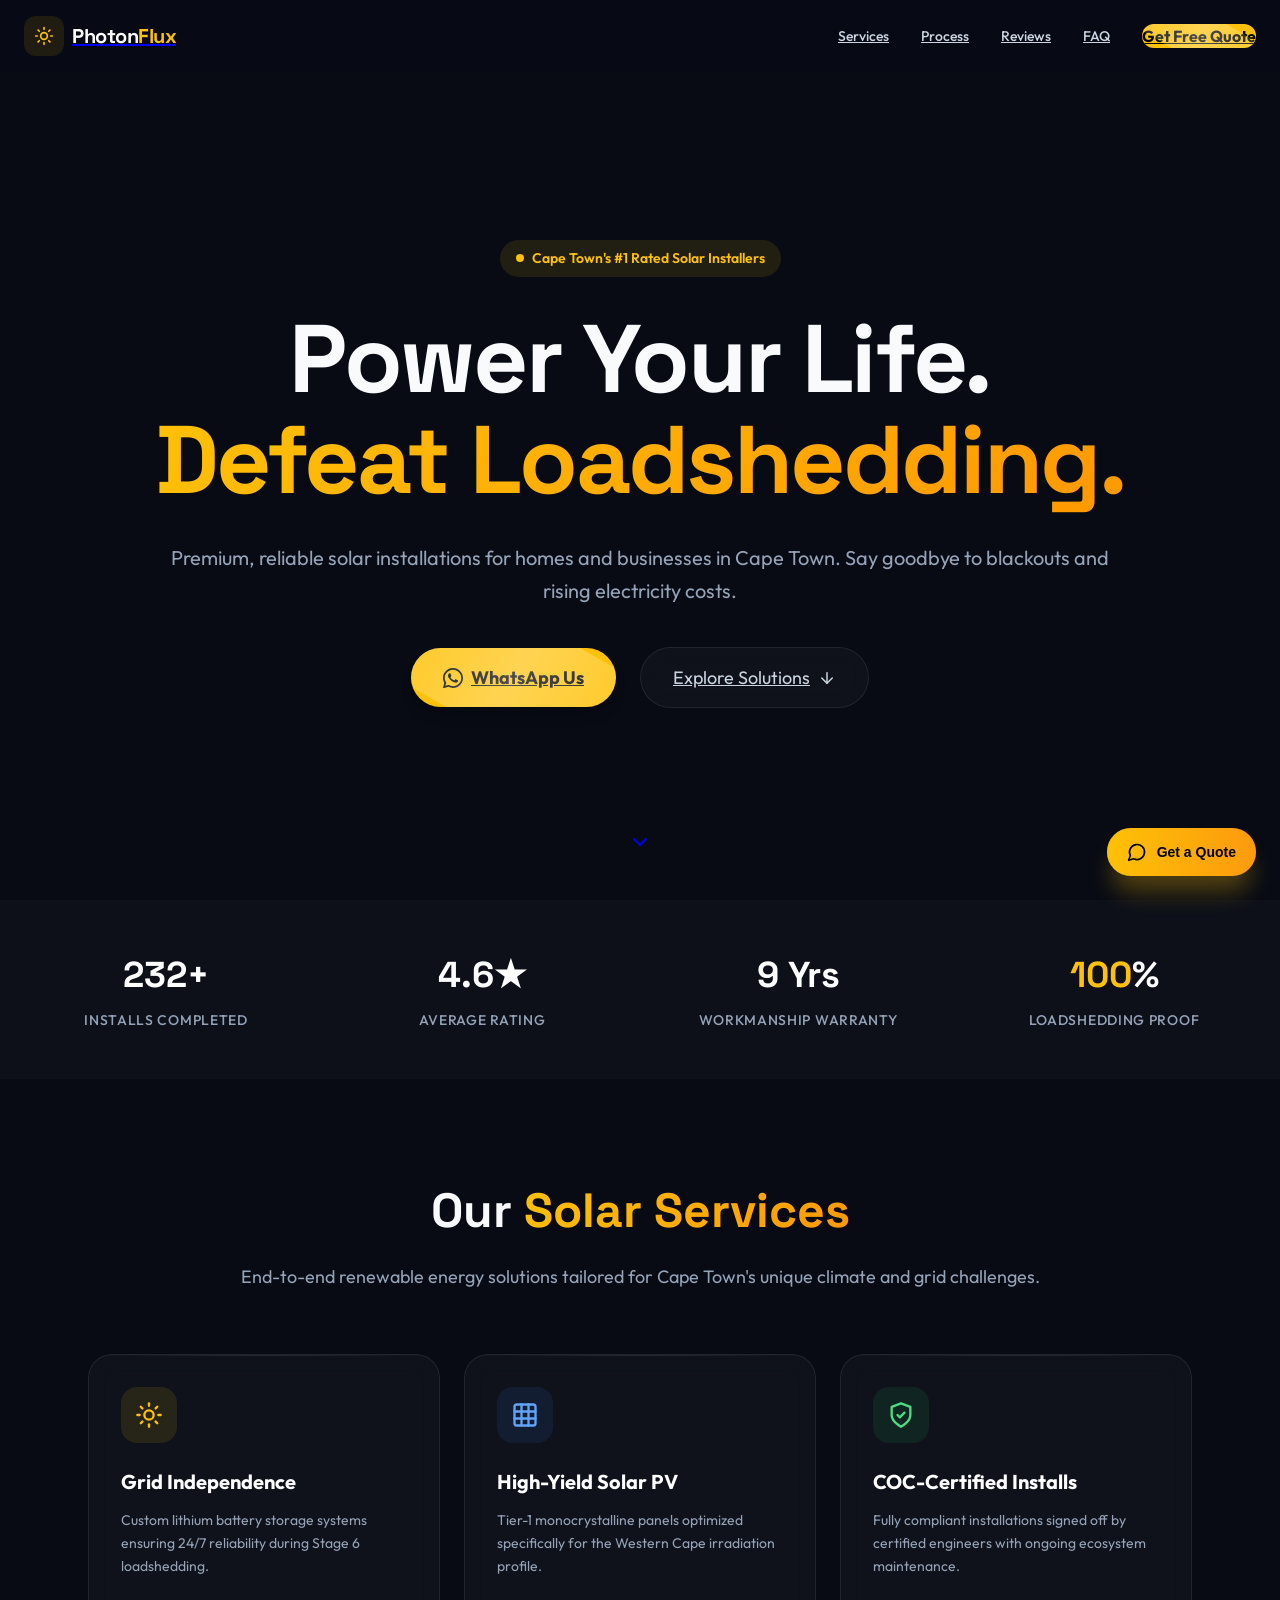
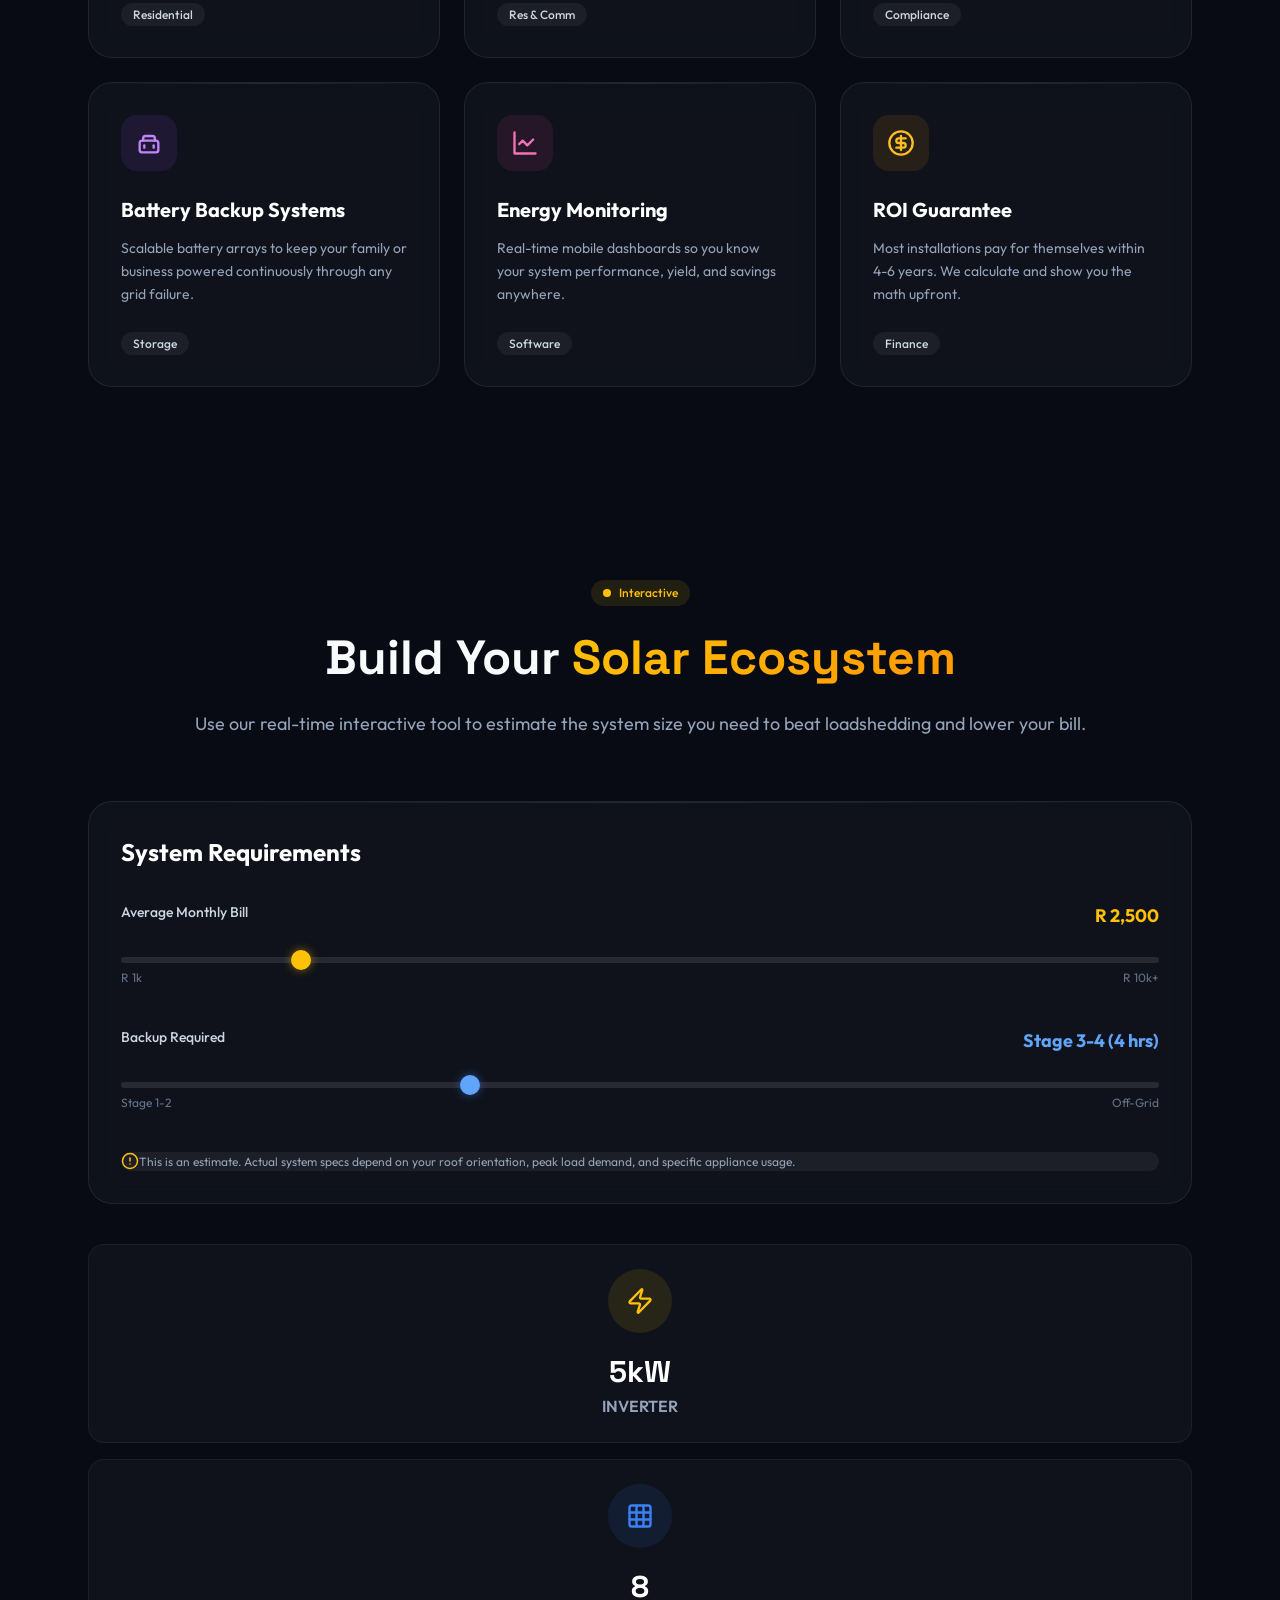
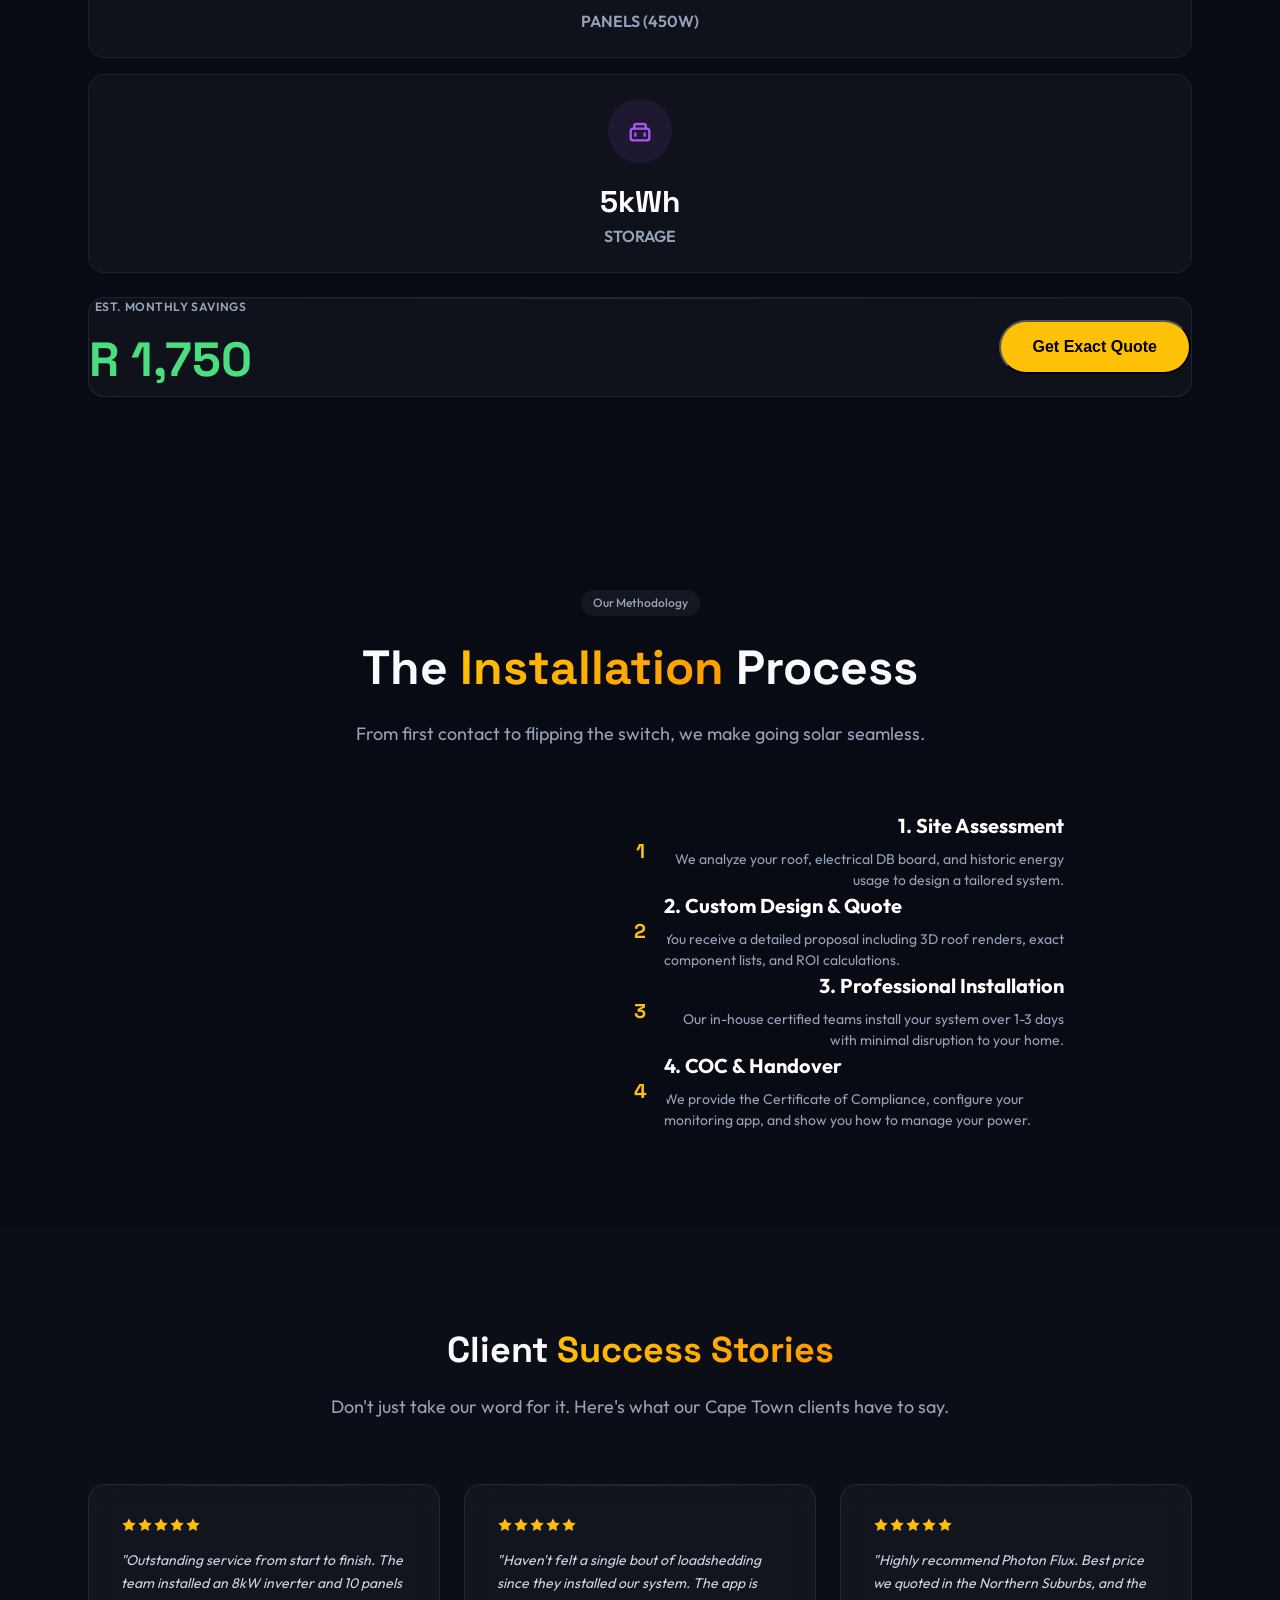
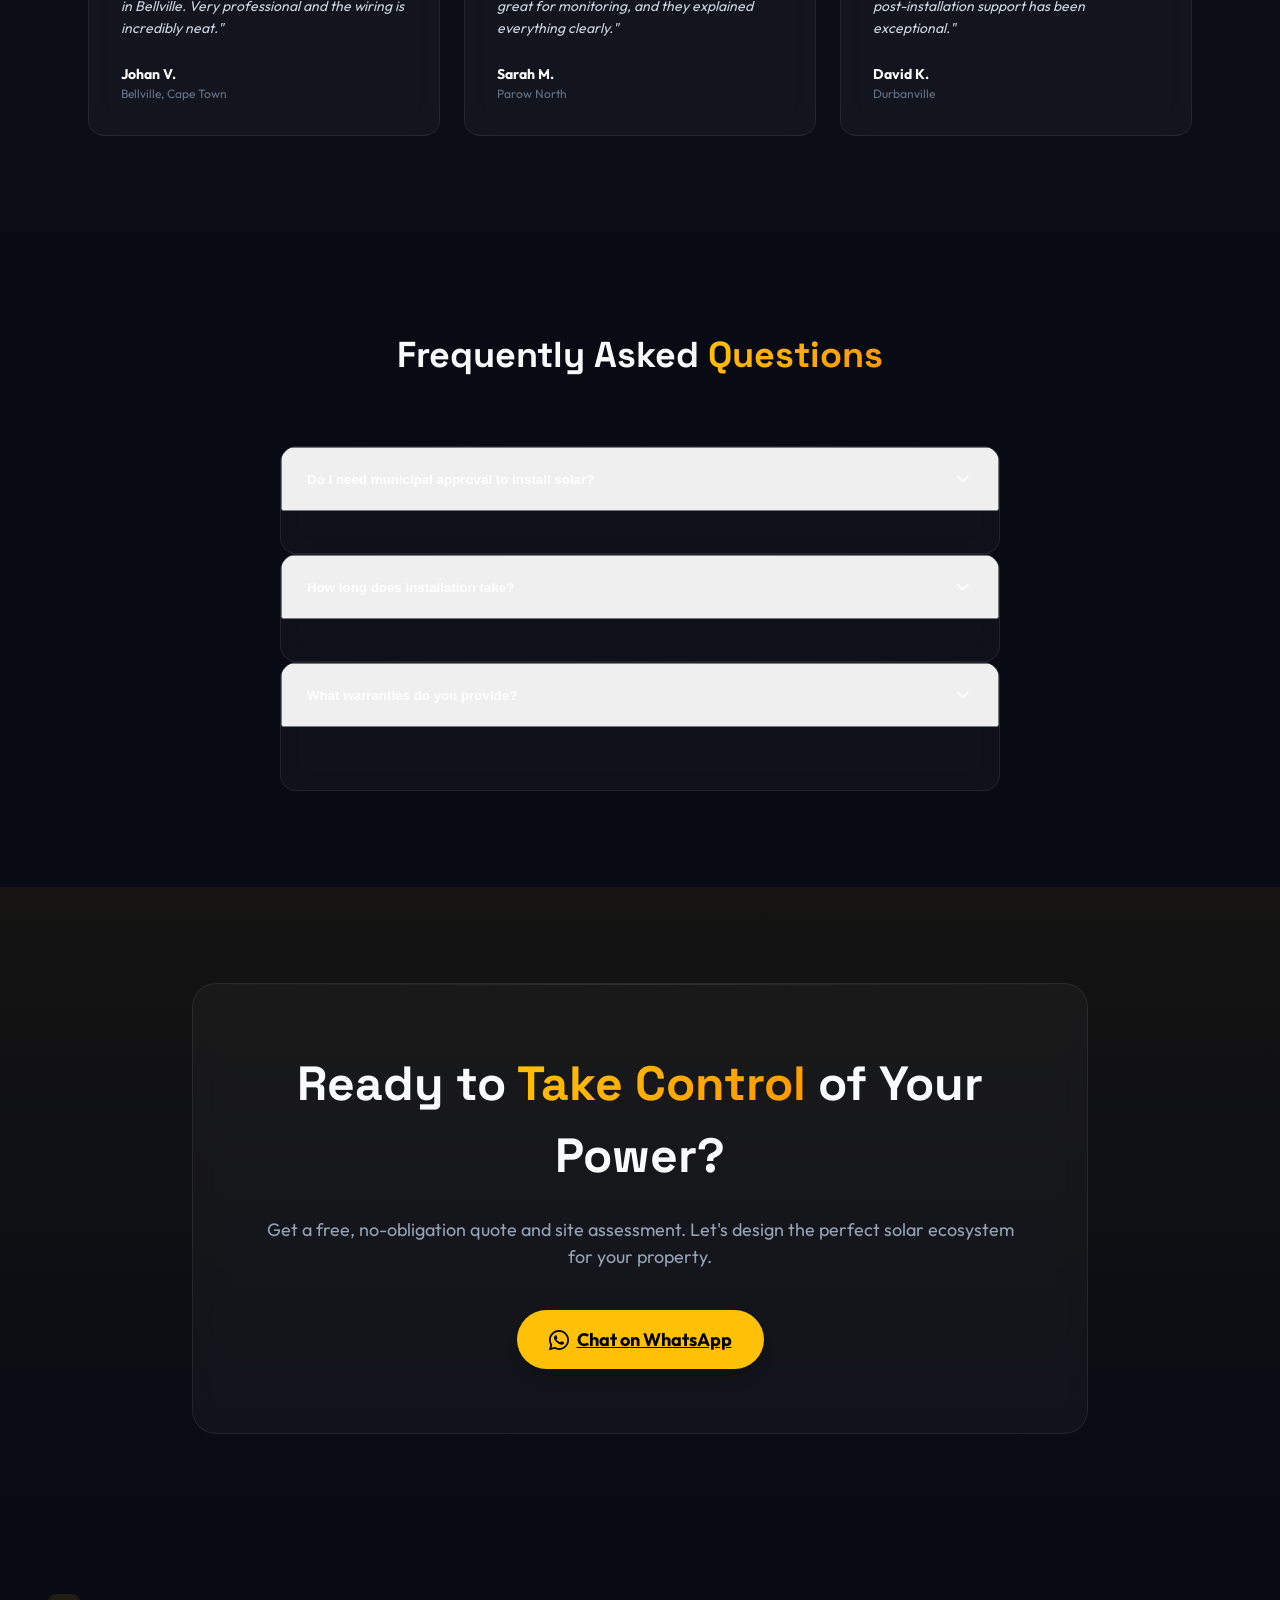
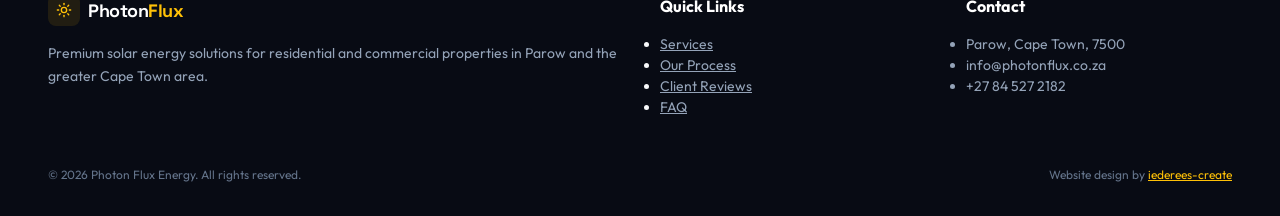
==== commit 7a6f00f9: "chore: bump cache buster to 1.4 to force fresh layout to clients" ====
--- a/index.html
+++ b/index.html
@@ -18,10 +18,10 @@
     <link href="https://fonts.googleapis.com/css2?family=Outfit:wght@300;400;500;600;700;800;900&family=Space+Grotesk:wght@500;600;700;800&display=swap" rel="stylesheet">
     
     <!-- CSS -->
-    <link rel="stylesheet" href="style.css?v=1.3">
+    <link rel="stylesheet" href="style.css?v=1.4">
     
     <!-- App Logic -->
-    <script defer src="app.js?v=1.3"></script>
+    <script defer src="app.js?v=1.4"></script>
 
     <link rel="icon" href="data:image/svg+xml,<svg xmlns=%22http://www.w3.org/2000/svg%22 viewBox=%220 0 100 100%22><text y=%22.9em%22 font-size=%2290%22>☀️</text></svg>">
 </head>
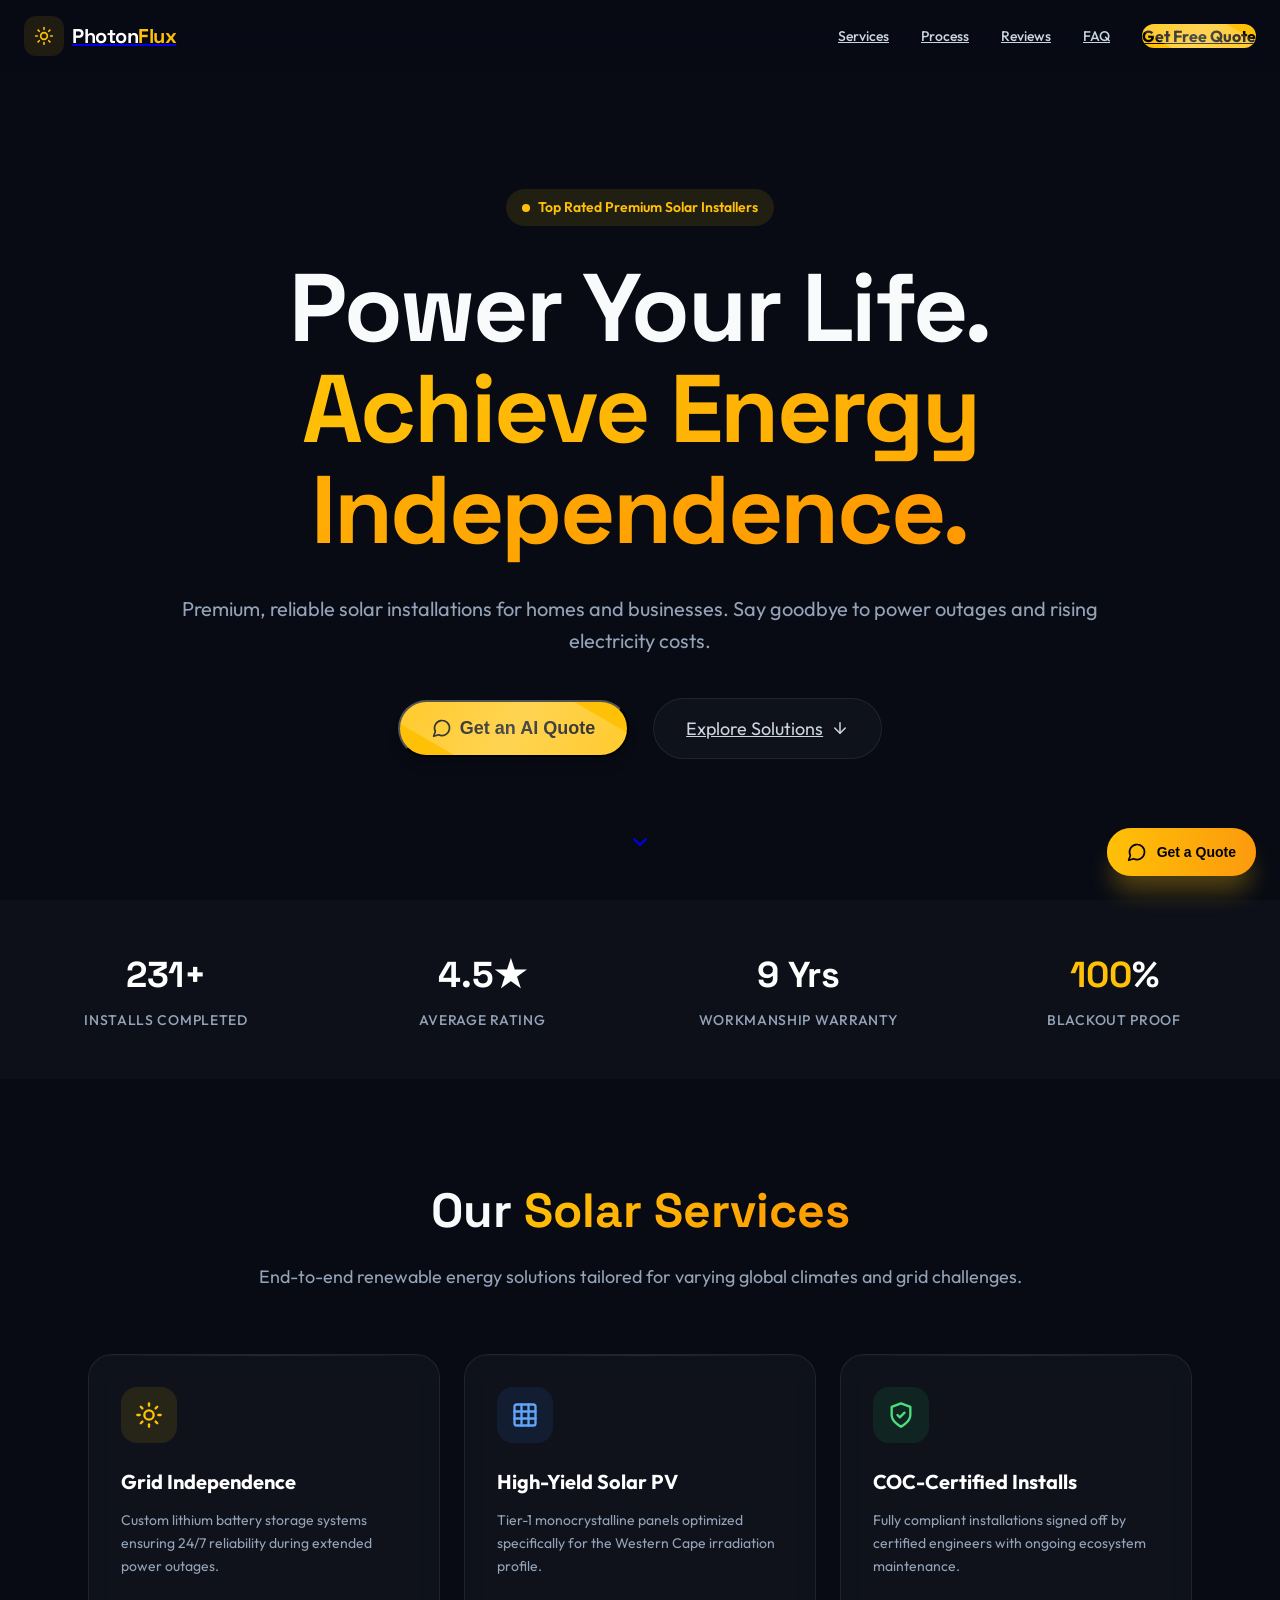
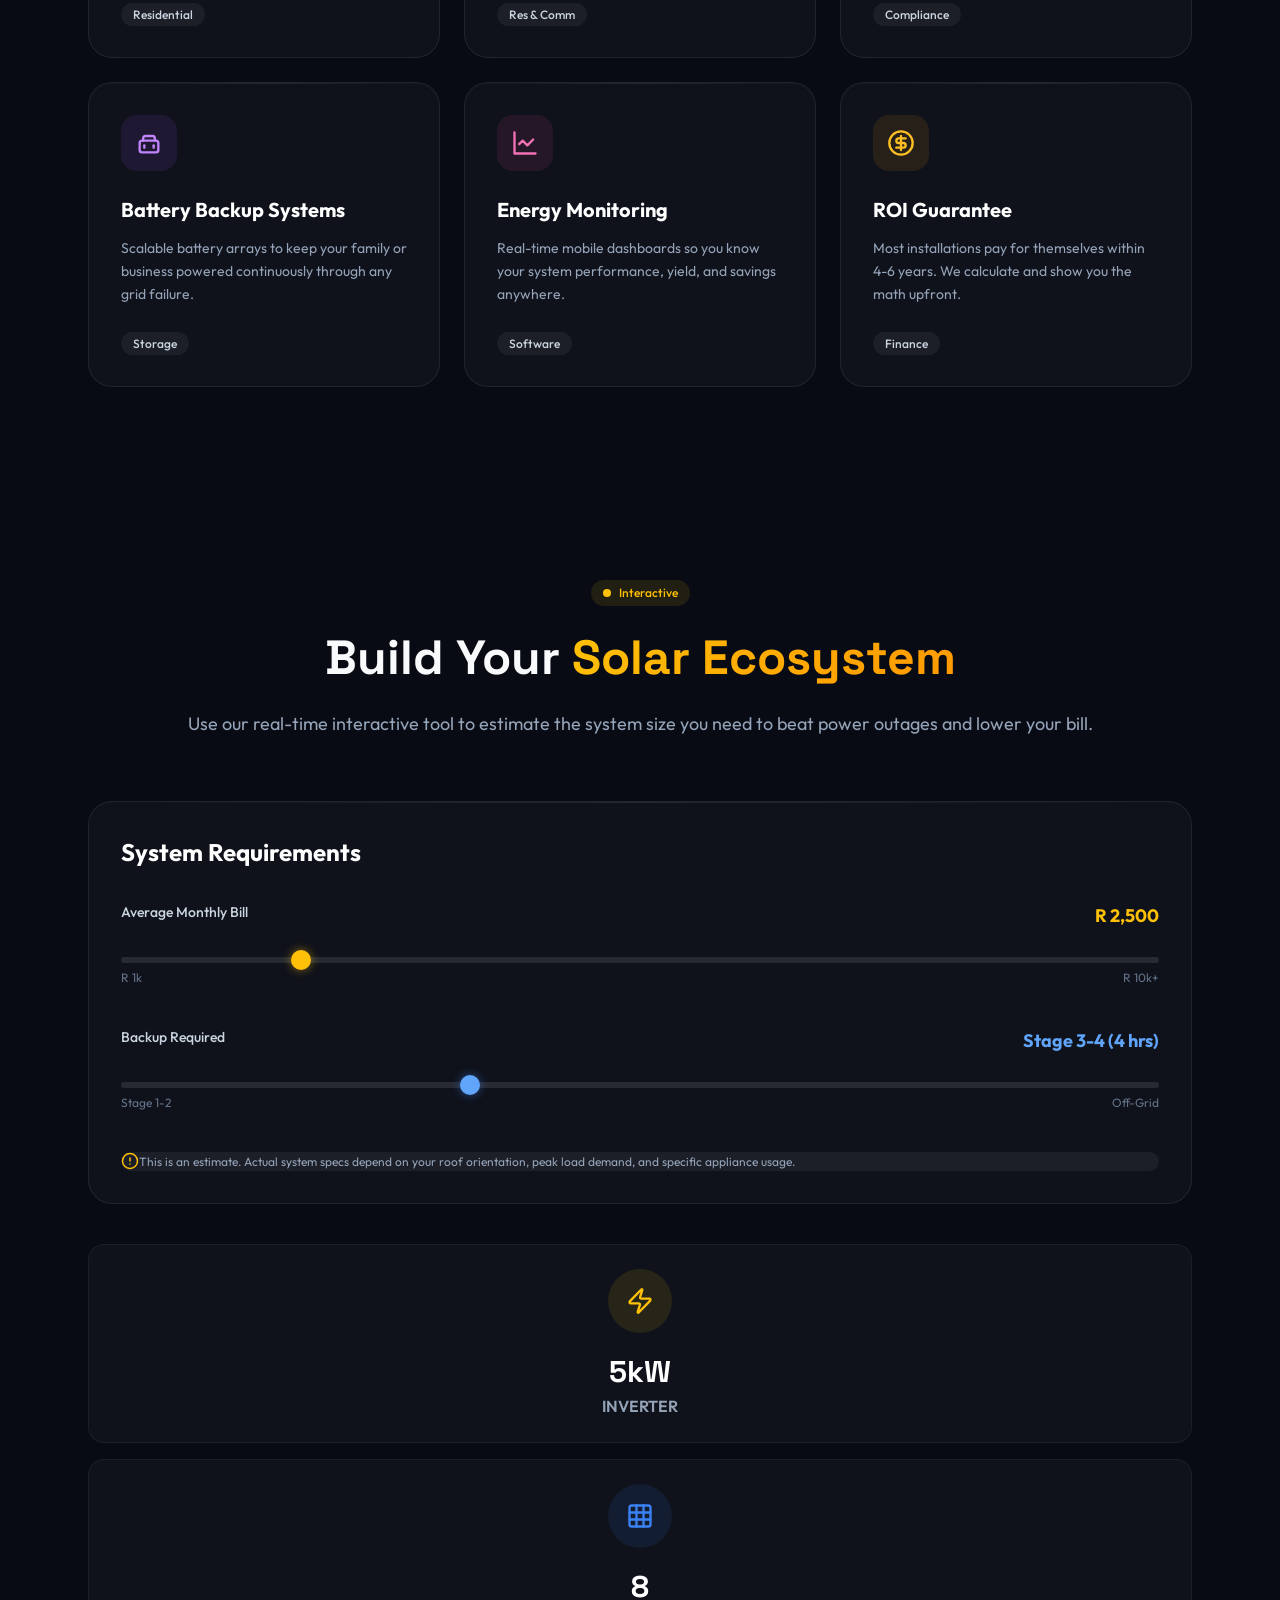
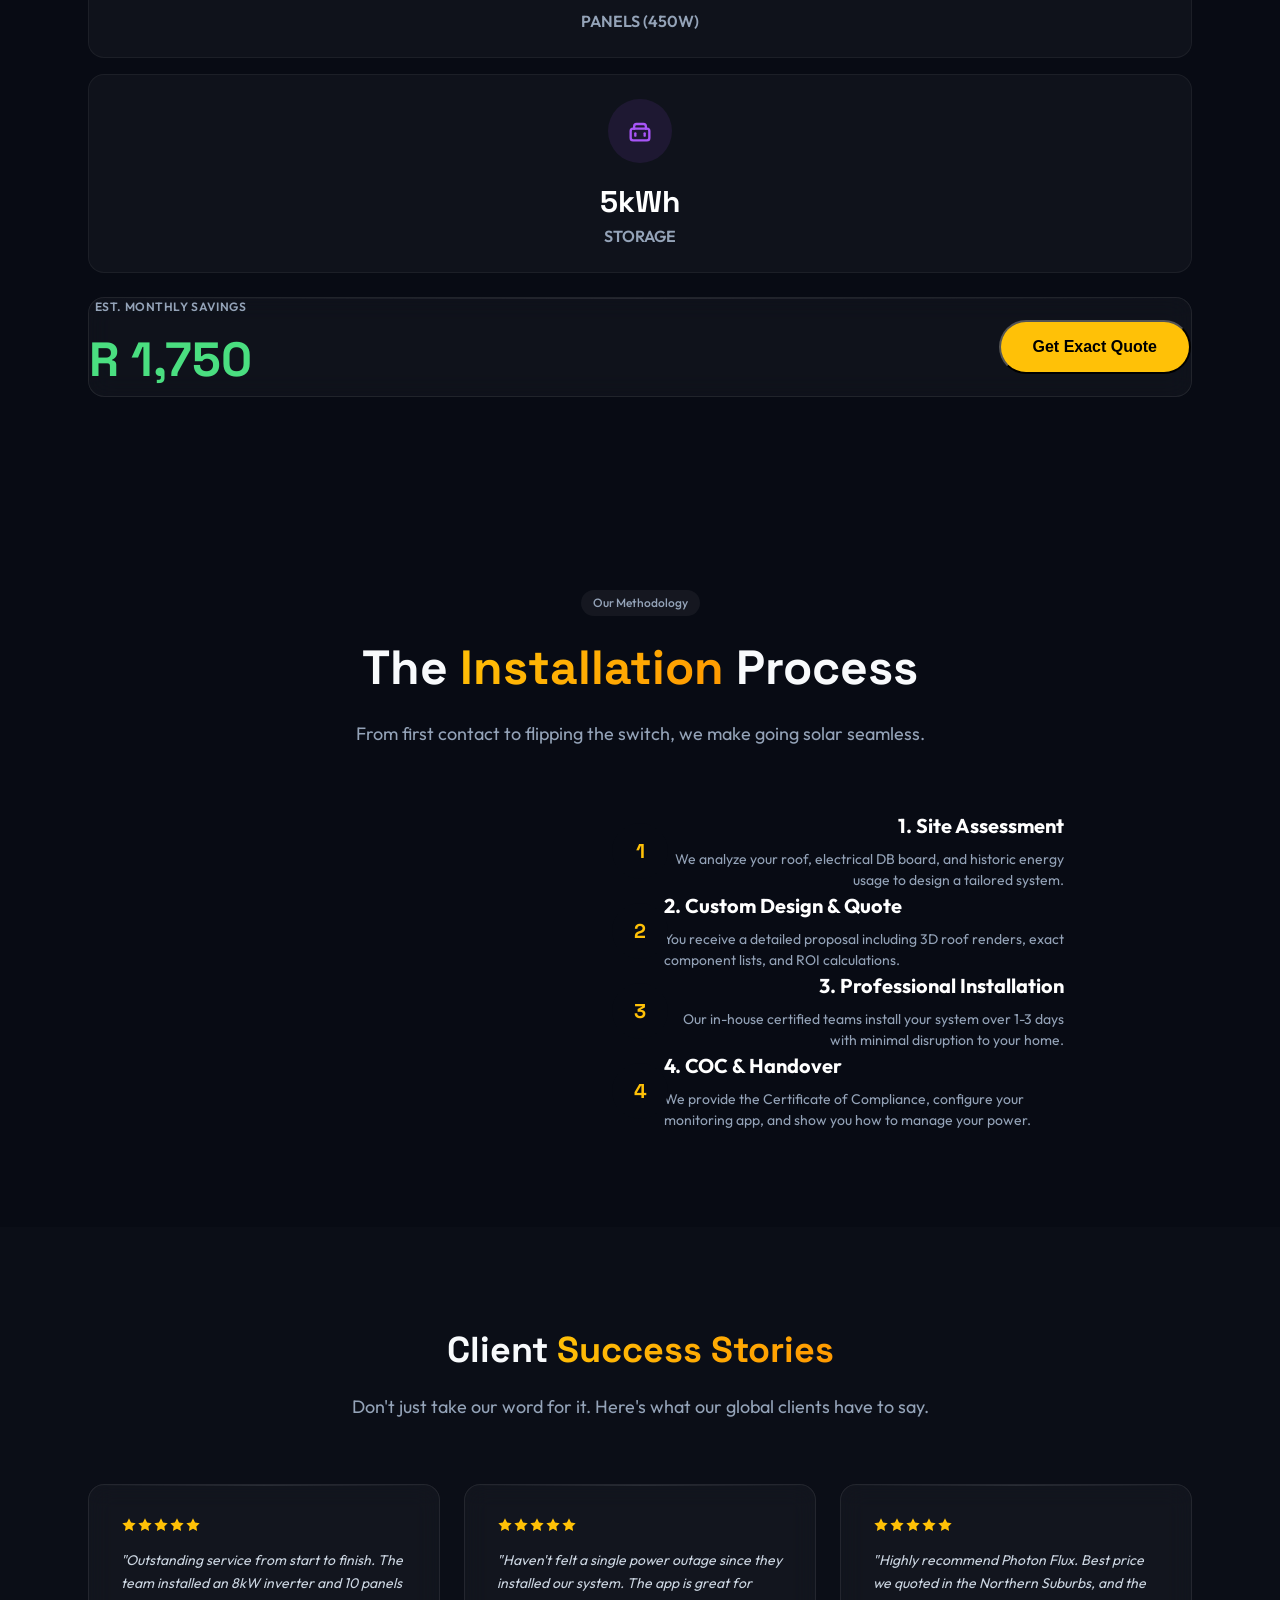
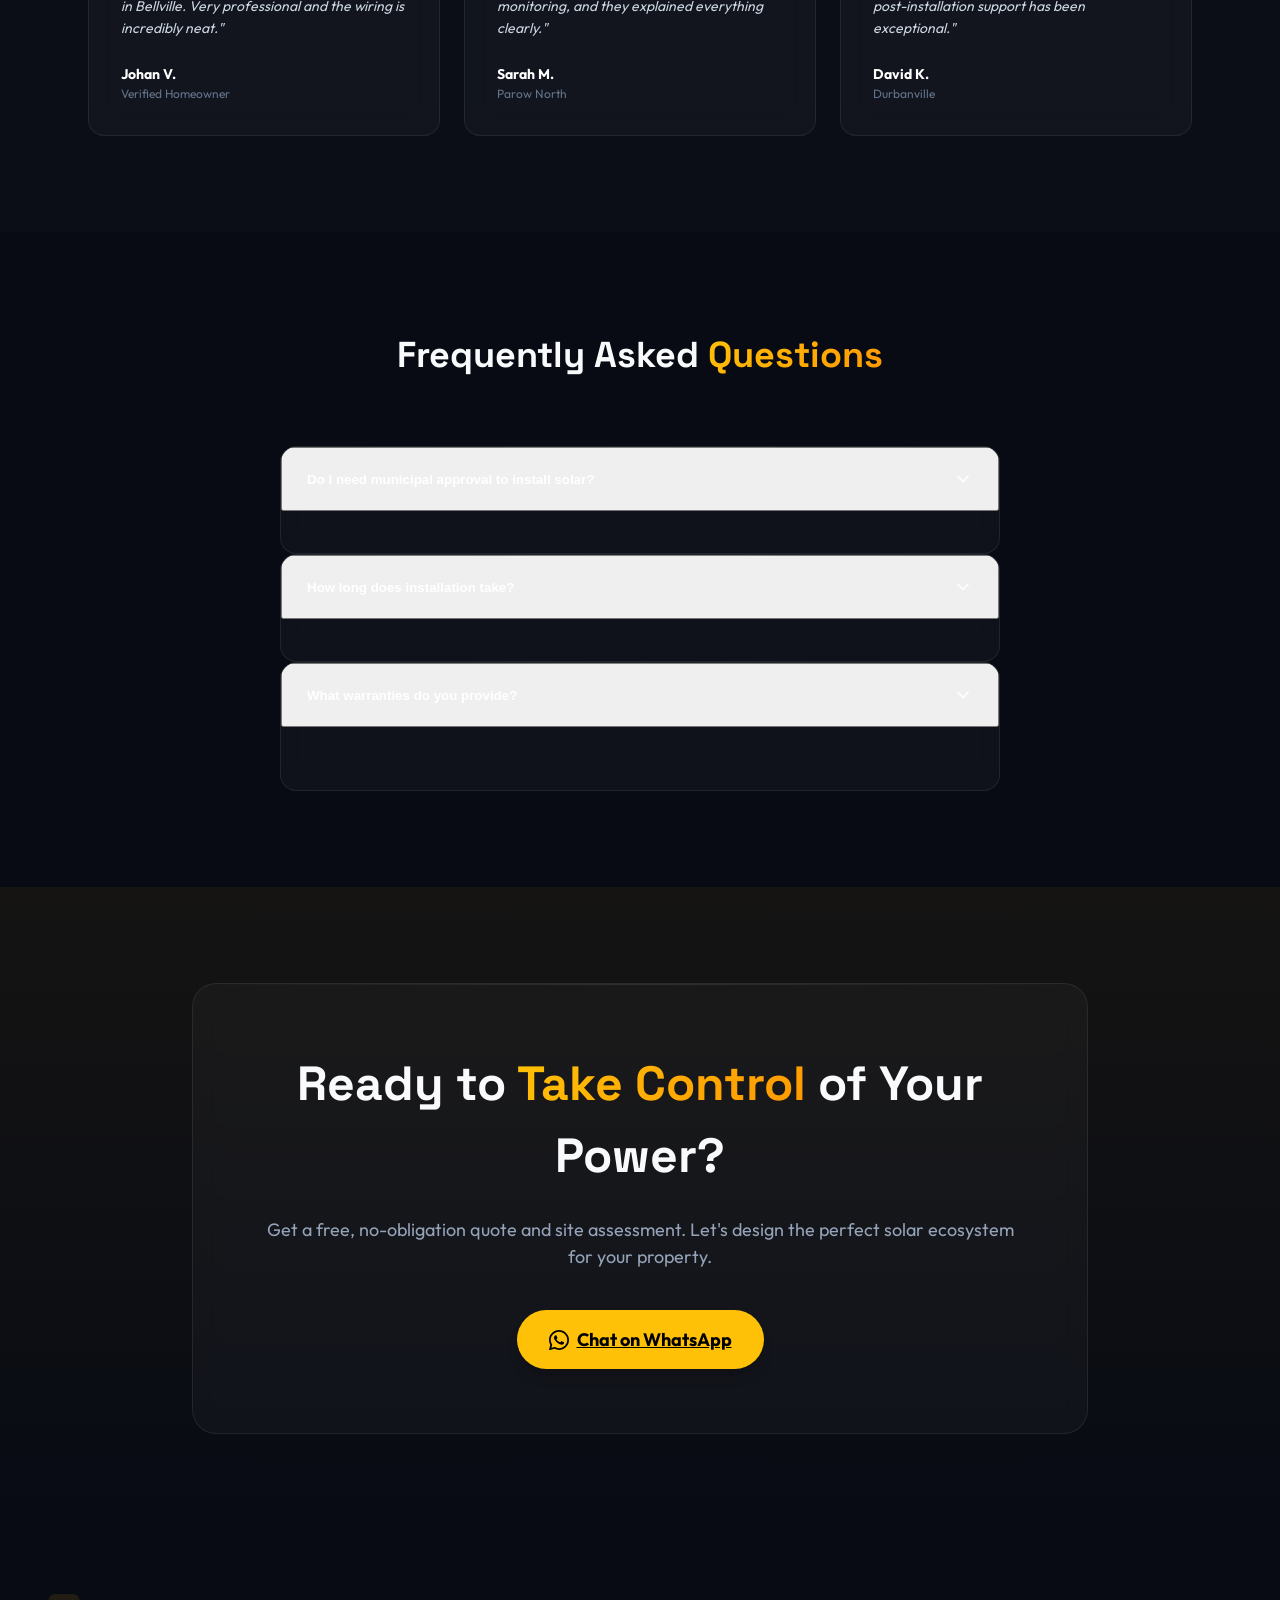
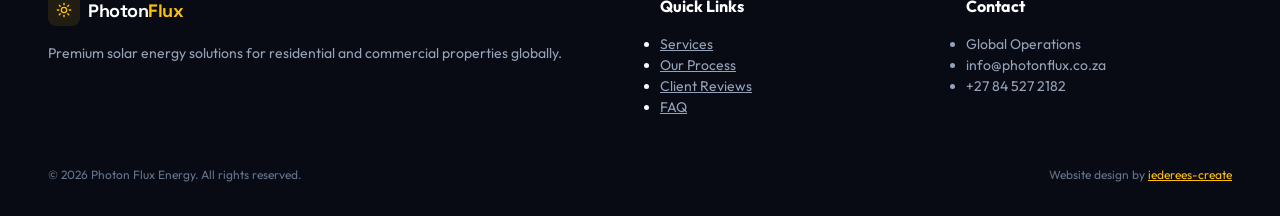
==== commit 745d2953: "refactor: internationalize copy and replace whatsapp links with ai chat triggers" ====
--- a/index.html
+++ b/index.html
@@ -3,13 +3,13 @@
 <head>
     <meta charset="UTF-8">
     <meta name="viewport" content="width=device-width, initial-scale=1.0">
-    <title>Photon Flux Energy | Premium Solar Solutions Cape Town</title>
-    <meta name="description" content="Premium solar installations in Cape Town. 4.9-star rated. Escape loadshedding with our custom grid-tied and off-grid solar solutions. Free quote today.">
-    <meta name="keywords" content="solar installation cape town, solar panels parow, inverter installation, loadshedding solutions, off-grid solar">
+    <title>Photon Flux Energy | Premium Solar Solutions</title>
+    <meta name="description" content="Premium solar installations globally. 4.9-star rated. Escape power outages with our custom grid-tied and off-grid solar solutions. Free quote today.">
+    <meta name="keywords" content="solar installation, solar panels, inverter installation, power outage solutions, off-grid solar">
     
     <!-- Open Graph / Social -->
     <meta property="og:title" content="Photon Flux Energy | Premium Solar Solutions">
-    <meta property="og:description" content="Premium solar installations in Cape Town. Escape loadshedding with custom solar solutions.">
+    <meta property="og:description" content="Premium solar installations. Escape power outages with custom solar solutions.">
     <meta property="og:type" content="website">
     
     <!-- Fonts -->
@@ -51,7 +51,7 @@
                     <a href="#process" class="text-sm font-medium text-slate-300 hover:text-white transition-colors">Process</a>
                     <a href="#reviews" class="text-sm font-medium text-slate-300 hover:text-white transition-colors">Reviews</a>
                     <a href="#faq" class="text-sm font-medium text-slate-300 hover:text-white transition-colors">FAQ</a>
-                    <a href="https://wa.me/27845272182?text=I'm%20interested%20in%20a%20solar%20quote" target="_blank" class="btn-primary shimmer">
+                    <a href="#" onclick="event.preventDefault(); document.getElementById('nova-chat-trigger').click();" class="btn-primary shimmer">
                         Get Free Quote
                     </a>
                 </nav>
@@ -69,7 +69,7 @@
             <a href="#process" class="mobile-link text-2xl font-display font-bold text-slate-300 hover:text-white transition-colors">Process</a>
             <a href="#reviews" class="mobile-link text-2xl font-display font-bold text-slate-300 hover:text-white transition-colors">Reviews</a>
             <a href="#faq" class="mobile-link text-2xl font-display font-bold text-slate-300 hover:text-white transition-colors">FAQ</a>
-            <a href="https://wa.me/27845272182?text=I'm%20interested%20in%20a%20solar%20quote" target="_blank" class="btn-primary shimmer mt-4 px-8 py-4 text-lg">
+            <a href="#" onclick="event.preventDefault(); document.getElementById('nova-chat-trigger').click(); document.getElementById('close-menu-btn').click();" class="btn-primary shimmer mt-4 px-8 py-4 text-lg">
                 Get Free Quote
             </a>
             <button id="close-menu-btn" class="absolute top-6 right-6 p-2 text-slate-300 hover:text-white">
@@ -84,23 +84,23 @@
             <div class="container mx-auto max-w-5xl text-center relative z-10 reveal">
                 <div class="inline-flex items-center gap-2 px-4 py-2 rounded-full bg-accent/10 border border-accent/20 text-xs sm:text-sm font-semibold text-accent mb-8 shadow-[0_0_20px_rgba(255,193,7,0.15)]">
                     <span class="w-2 h-2 rounded-full bg-accent animate-pulse"></span>
-                    Cape Town's #1 Rated Solar Installers
+                    Top Rated Premium Solar Installers
                 </div>
                 
                 <h1 class="text-5xl sm:text-6xl md:text-7xl lg:text-8xl font-display font-extrabold tracking-tight leading-[1.05] mb-8">
                     Power Your Life.<br/>
-                    <span class="text-gradient">Defeat Loadshedding.</span>
+                    <span class="text-gradient">Achieve Energy Independence.</span>
                 </h1>
                 
                 <p class="text-lg sm:text-xl text-slate-400 mb-10 max-w-2xl mx-auto leading-relaxed">
-                    Premium, reliable solar installations for homes and businesses in Cape Town. Say goodbye to blackouts and rising electricity costs.
+                    Premium, reliable solar installations for homes and businesses. Say goodbye to power outages and rising electricity costs.
                 </p>
                 
                 <div class="flex flex-col sm:flex-row items-center justify-center gap-4 sm:gap-6">
-                    <a href="https://wa.me/27845272182?text=I'm%20interested%20in%20a%20solar%20quote" target="_blank" class="w-full sm:w-auto btn-primary shimmer text-lg px-8 py-4 flex items-center justify-center gap-2 shadow-lg shadow-accent/20">
-                        <svg xmlns="http://www.w3.org/2000/svg" width="20" height="20" viewBox="0 0 24 24" fill="currentColor"><path d="M17.472 14.382c-.297-.149-1.758-.867-2.03-.967-.273-.099-.471-.148-.67.15-.197.297-.767.966-.94 1.164-.173.199-.347.223-.644.075-.297-.15-1.255-.463-2.39-1.475-.883-.788-1.48-1.761-1.653-2.059-.173-.297-.018-.458.13-.606.134-.133.298-.347.446-.52.149-.174.198-.298.298-.497.099-.198.05-.371-.025-.52-.075-.149-.669-1.612-.916-2.207-.242-.579-.487-.5-.669-.51-.173-.008-.371-.01-.57-.01-.198 0-.52.074-.792.372-.272.297-1.04 1.016-1.04 2.479 0 1.462 1.065 2.875 1.213 3.074.149.198 2.096 3.2 5.077 4.487.709.306 1.262.489 1.694.625.712.227 1.36.195 1.871.118.571-.085 1.758-.719 2.006-1.413.248-.694.248-1.289.173-1.413-.074-.124-.272-.198-.57-.347z"/><path d="M12 0C5.373 0 0 5.373 0 12c0 2.117.553 4.104 1.517 5.829L.057 23.571a.5.5 0 0 0 .637.612l5.9-1.545A11.945 11.945 0 0 0 12 24c6.627 0 12-5.373 12-12S18.627 0 12 0zm0 21.9a9.9 9.9 0 0 1-5.031-1.371l-.36-.214-3.732.978.996-3.647-.235-.374A9.861 9.861 0 0 1 2.1 12C2.1 6.533 6.533 2.1 12 2.1c5.466 0 9.9 4.433 9.9 9.9 0 5.467-4.434 9.9-9.9 9.9z"/></svg>
-                        WhatsApp Us
-                    </a>
+                    <button onclick="document.getElementById('nova-chat-trigger').click()" class="w-full sm:w-auto btn-primary shimmer text-lg px-8 py-4 flex items-center justify-center gap-2 shadow-lg shadow-accent/20">
+                        <svg xmlns="http://www.w3.org/2000/svg" width="20" height="20" viewBox="0 0 24 24" fill="none" stroke="currentColor" stroke-width="2" stroke-linecap="round" stroke-linejoin="round"><path d="M7.9 20A9 9 0 1 0 4 16.1L2 22Z"/></svg>
+                        Get an AI Quote
+                    </button>
                     <a href="#services" class="w-full sm:w-auto btn-secondary text-lg px-8 py-4 flex items-center justify-center gap-2 text-slate-300 hover:text-white">
                         Explore Solutions
                         <svg xmlns="http://www.w3.org/2000/svg" width="18" height="18" viewBox="0 0 24 24" fill="none" stroke="currentColor" stroke-width="2" stroke-linecap="round" stroke-linejoin="round"><path d="M12 5v14"/><path d="m19 12-7 7-7-7"/></svg>
@@ -134,7 +134,7 @@
                     </div>
                     <div class="stat-item">
                         <div class="text-3xl sm:text-4xl font-display font-bold text-white mb-2"><span class="text-accent">100</span>%</div>
-                        <div class="text-xs sm:text-sm text-slate-400 font-medium uppercase tracking-wider">Loadshedding Proof</div>
+                        <div class="text-xs sm:text-sm text-slate-400 font-medium uppercase tracking-wider">Blackout Proof</div>
                     </div>
                 </div>
             </div>
@@ -145,7 +145,7 @@
             <div class="container mx-auto max-w-6xl">
                 <div class="text-center mb-16 reveal">
                     <h2 class="text-3xl sm:text-4xl md:text-5xl font-display font-bold mb-4">Our <span class="text-gradient">Solar Services</span></h2>
-                    <p class="text-slate-400 text-lg max-w-2xl mx-auto">End-to-end renewable energy solutions tailored for Cape Town's unique climate and grid challenges.</p>
+                    <p class="text-slate-400 text-lg max-w-2xl mx-auto">End-to-end renewable energy solutions tailored for varying global climates and grid challenges.</p>
                 </div>
 
                 <div class="grid sm:grid-cols-2 lg:grid-cols-3 gap-6">
@@ -155,7 +155,7 @@
                             <svg xmlns="http://www.w3.org/2000/svg" width="28" height="28" viewBox="0 0 24 24" fill="none" stroke="currentColor" stroke-width="2" stroke-linecap="round" stroke-linejoin="round"><path d="M12 2v2"/><path d="m4.93 4.93 1.41 1.41"/><path d="M2 12h2"/><path d="m4.93 19.07 1.41-1.41"/><path d="M12 20v2"/><path d="m19.07 19.07-1.41-1.41"/><path d="M20 12h2"/><path d="m19.07 4.93-1.41 1.41"/><circle cx="12" cy="12" r="4"/></svg>
                         </div>
                         <h3 class="text-xl font-bold text-white mb-3">Grid Independence</h3>
-                        <p class="text-slate-400 text-sm leading-relaxed mb-6">Custom lithium battery storage systems ensuring 24/7 reliability during Stage 6 loadshedding.</p>
+                        <p class="text-slate-400 text-sm leading-relaxed mb-6">Custom lithium battery storage systems ensuring 24/7 reliability during extended power outages.</p>
                         <span class="inline-block px-3 py-1 rounded-full bg-white/5 border border-white/10 text-xs font-medium text-slate-300">Residential</span>
                     </div>
 
@@ -218,7 +218,7 @@
                 <div class="text-center mb-16 reveal">
                     <div class="inline-flex items-center gap-2 px-3 py-1 rounded-full bg-accent/10 border border-accent/20 text-xs font-medium text-accent mb-4"><span class="w-2 h-2 rounded-full bg-accent animate-pulse"></span>Interactive</div>
                     <h2 class="text-3xl sm:text-4xl md:text-5xl font-display font-bold mb-4">Build Your <span class="text-gradient">Solar Ecosystem</span></h2>
-                    <p class="text-slate-400 text-lg max-w-2xl mx-auto">Use our real-time interactive tool to estimate the system size you need to beat loadshedding and lower your bill.</p>
+                    <p class="text-slate-400 text-lg max-w-2xl mx-auto">Use our real-time interactive tool to estimate the system size you need to beat power outages and lower your bill.</p>
                 </div>
 
                 <div class="flex flex-col lg:flex-row gap-10 lg:gap-16 items-center">
@@ -375,7 +375,7 @@
             <div class="container mx-auto max-w-6xl">
                 <div class="text-center mb-16 reveal">
                     <h2 class="text-3xl sm:text-4xl font-display font-bold mb-4">Client <span class="text-gradient">Success Stories</span></h2>
-                    <p class="text-slate-400 text-lg max-w-xl mx-auto">Don't just take our word for it. Here's what our Cape Town clients have to say.</p>
+                    <p class="text-slate-400 text-lg max-w-xl mx-auto">Don't just take our word for it. Here's what our global clients have to say.</p>
                 </div>
 
                 <div class="grid md:grid-cols-3 gap-6">
@@ -390,7 +390,7 @@
                         <p class="text-slate-300 text-sm leading-relaxed mb-6 italic">"Outstanding service from start to finish. The team installed an 8kW inverter and 10 panels in Bellville. Very professional and the wiring is incredibly neat."</p>
                         <div>
                             <p class="font-bold text-white text-sm">Johan V.</p>
-                            <p class="text-xs text-slate-500">Bellville, Cape Town</p>
+                            <p class="text-xs text-slate-500">Verified Homeowner</p>
                         </div>
                     </div>
 
@@ -402,7 +402,7 @@
                             <svg xmlns="http://www.w3.org/2000/svg" width="16" height="16" viewBox="0 0 24 24" fill="currentColor" stroke="none"><polygon points="12 2 15.09 8.26 22 9.27 17 14.14 18.18 21.02 12 17.77 5.82 21.02 7 14.14 2 9.27 8.91 8.26 12 2"/></svg>
                             <svg xmlns="http://www.w3.org/2000/svg" width="16" height="16" viewBox="0 0 24 24" fill="currentColor" stroke="none"><polygon points="12 2 15.09 8.26 22 9.27 17 14.14 18.18 21.02 12 17.77 5.82 21.02 7 14.14 2 9.27 8.91 8.26 12 2"/></svg>
                         </div>
-                        <p class="text-slate-300 text-sm leading-relaxed mb-6 italic">"Haven't felt a single bout of loadshedding since they installed our system. The app is great for monitoring, and they explained everything clearly."</p>
+                        <p class="text-slate-300 text-sm leading-relaxed mb-6 italic">"Haven't felt a single power outage since they installed our system. The app is great for monitoring, and they explained everything clearly."</p>
                         <div>
                             <p class="font-bold text-white text-sm">Sarah M.</p>
                             <p class="text-xs text-slate-500">Parow North</p>
@@ -442,7 +442,7 @@
                             <svg class="transform transition-transform faq-icon" xmlns="http://www.w3.org/2000/svg" width="20" height="20" viewBox="0 0 24 24" fill="none" stroke="currentColor" stroke-width="2" stroke-linecap="round" stroke-linejoin="round"><path d="m6 9 6 6 6-6"/></svg>
                         </button>
                         <div class="px-6 pb-5 text-sm text-slate-400 hidden faq-content">
-                            Yes, in Cape Town, all grid-tied solar installations require SSEG (Small-Scale Embedded Generation) municipal approval. We handle this entire registration process for you as part of our service.
+                            Yes, we ensure all our grid-tied solar installations comply with local municipal and utility regulations. We handle the entire registration process for you as part of our service.
                         </div>
                     </div>
 
@@ -499,7 +499,7 @@
                         </div>
                         <span class="font-display font-bold text-lg tracking-tight text-white">Photon<span class="text-accent">Flux</span></span>
                     </div>
-                    <p class="text-slate-400 text-sm leading-relaxed max-w-sm mb-6">Premium solar energy solutions for residential and commercial properties in Parow and the greater Cape Town area.</p>
+                    <p class="text-slate-400 text-sm leading-relaxed max-w-sm mb-6">Premium solar energy solutions for residential and commercial properties globally.</p>
                 </div>
                 <div>
                     <h4 class="font-bold text-white mb-4">Quick Links</h4>
@@ -513,7 +513,7 @@
                 <div>
                     <h4 class="font-bold text-white mb-4">Contact</h4>
                     <ul class="space-y-2 text-sm text-slate-400">
-                        <li>Parow, Cape Town, 7500</li>
+                        <li>Global Operations</li>
                         <li>info@photonflux.co.za</li>
                         <li>+27 84 527 2182</li>
                     </ul>
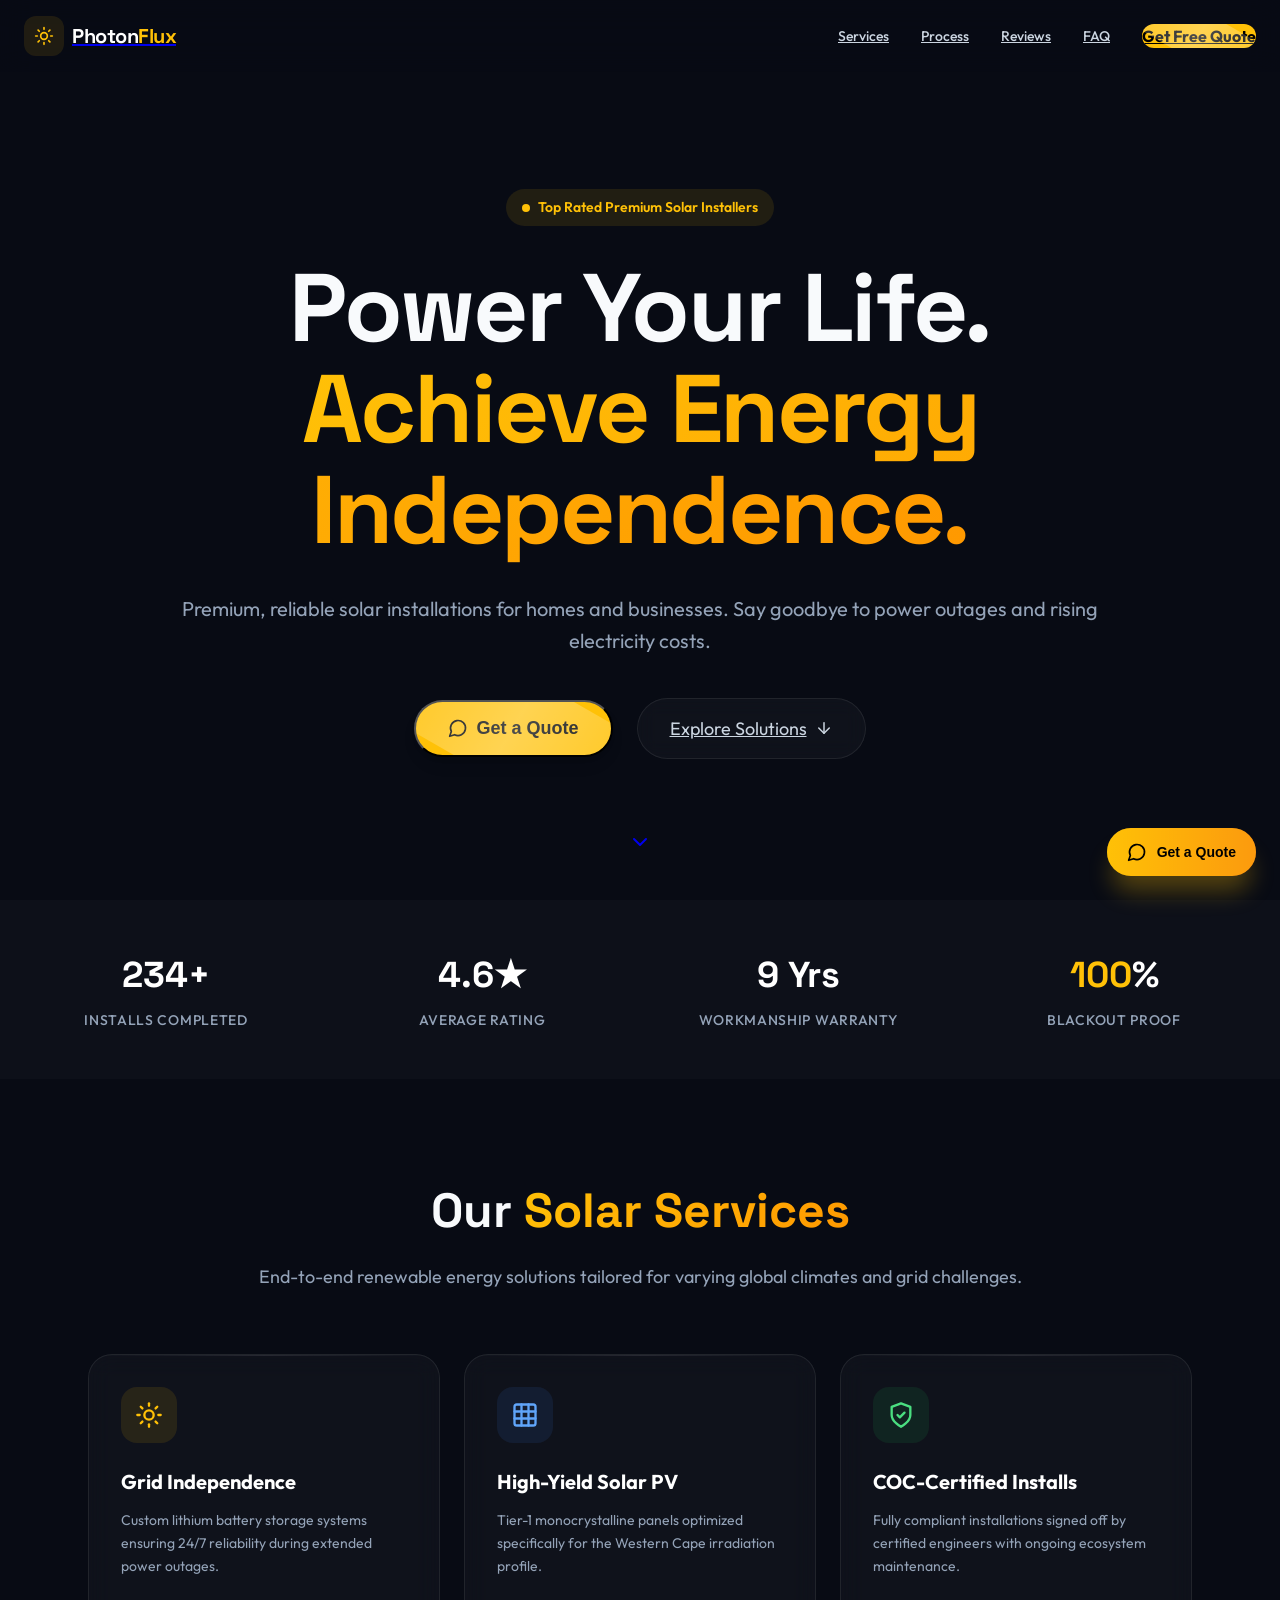
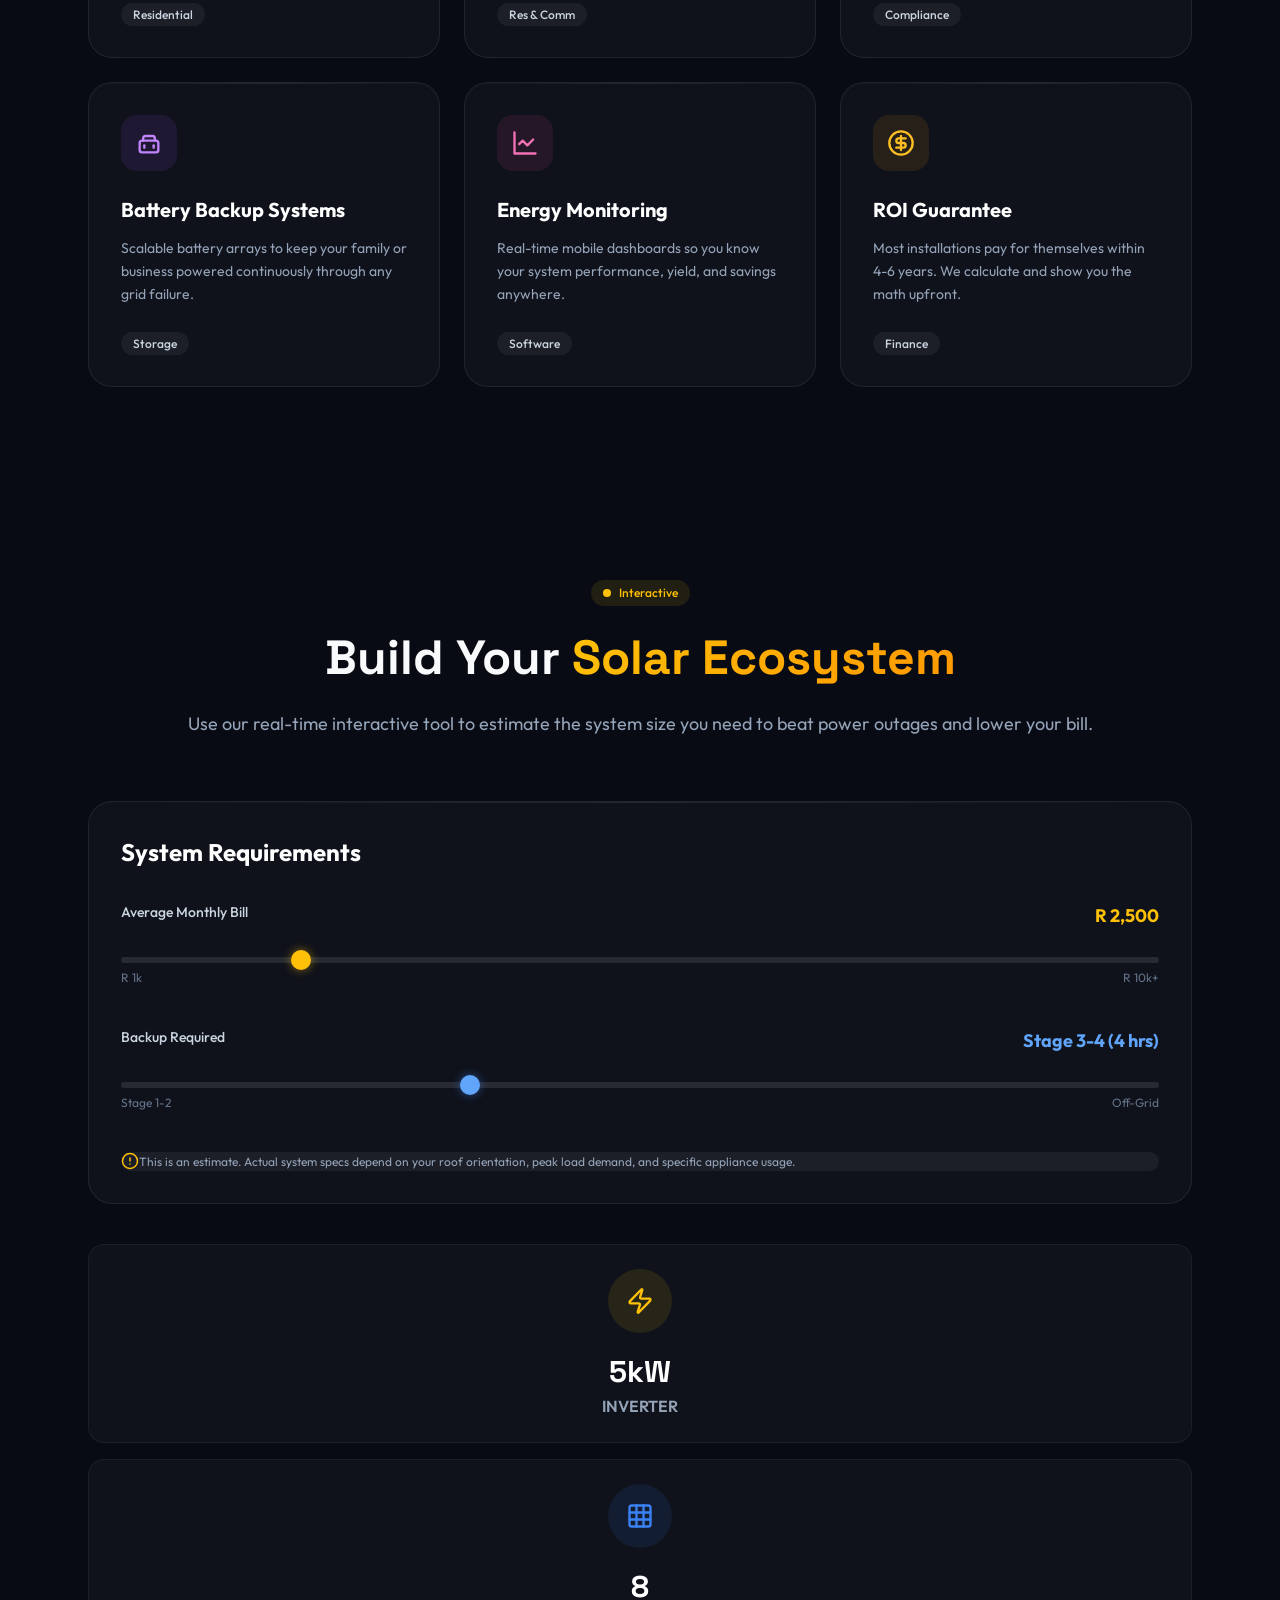
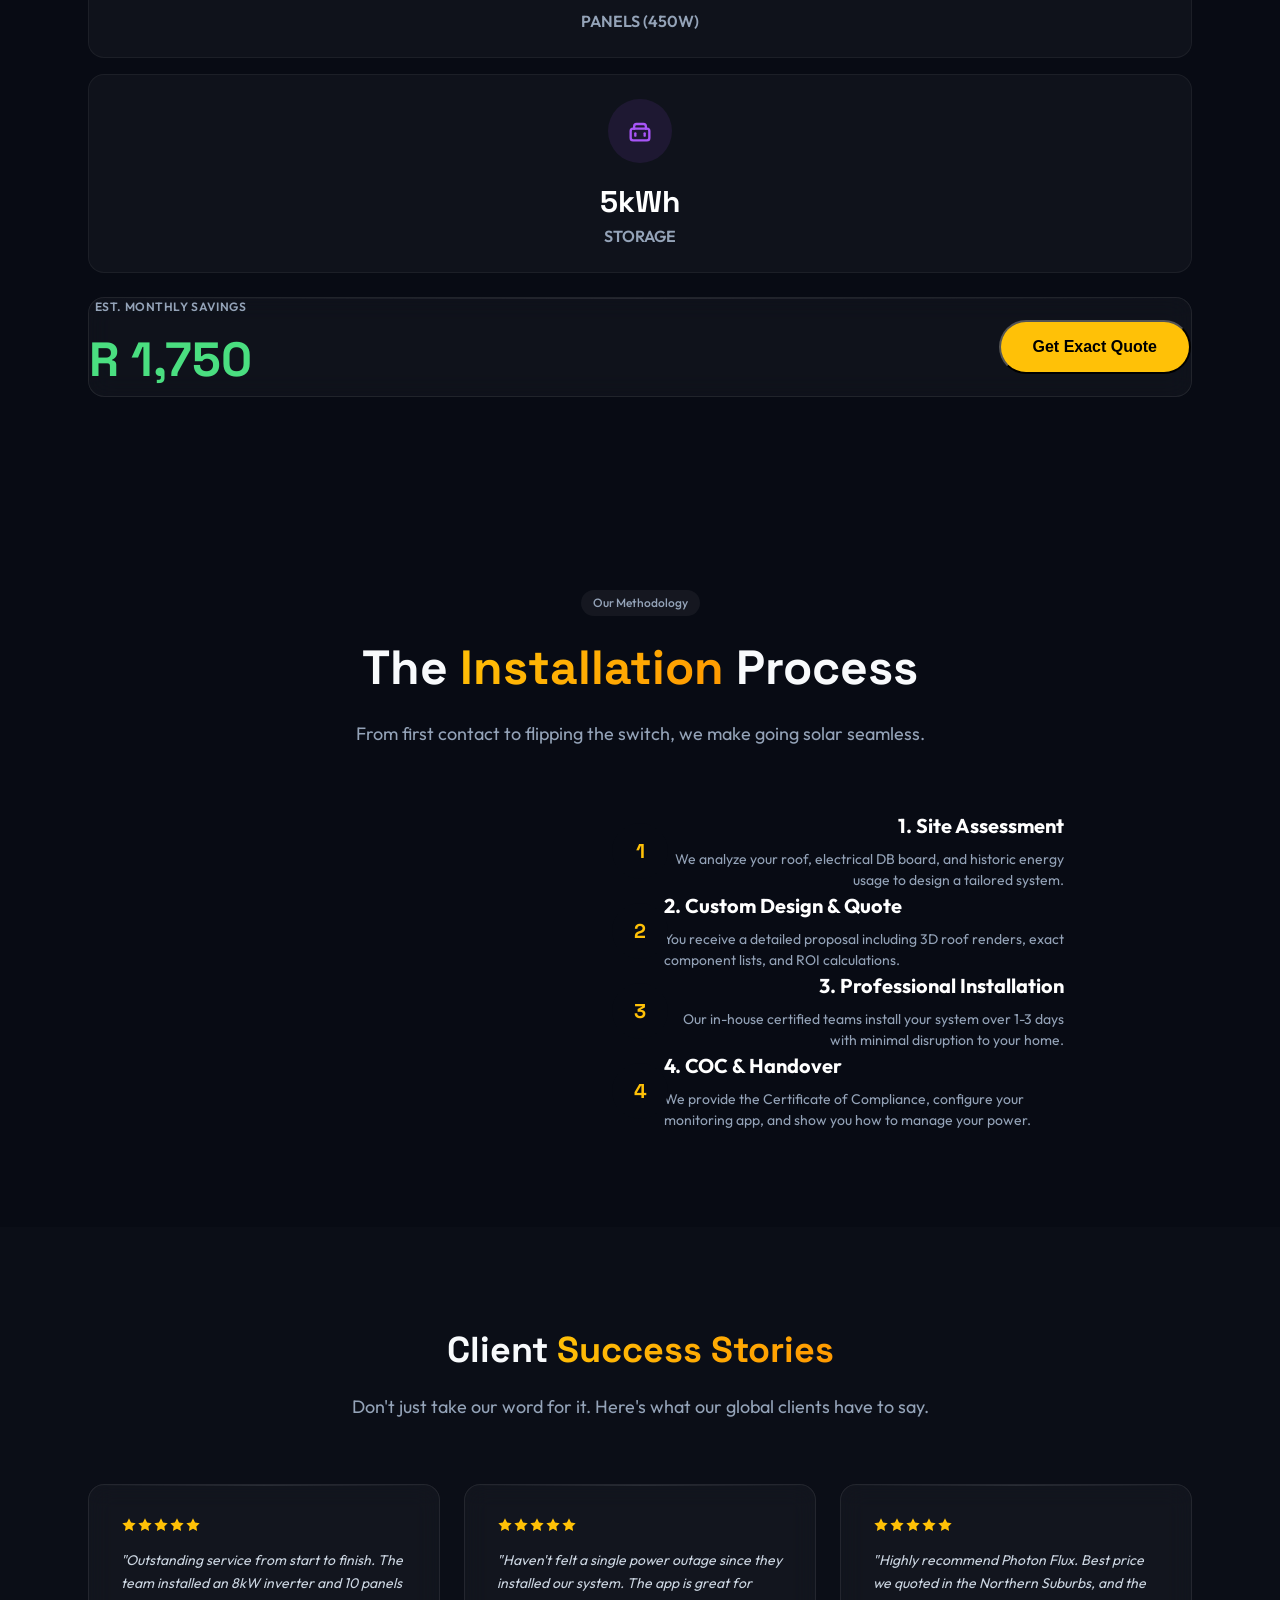
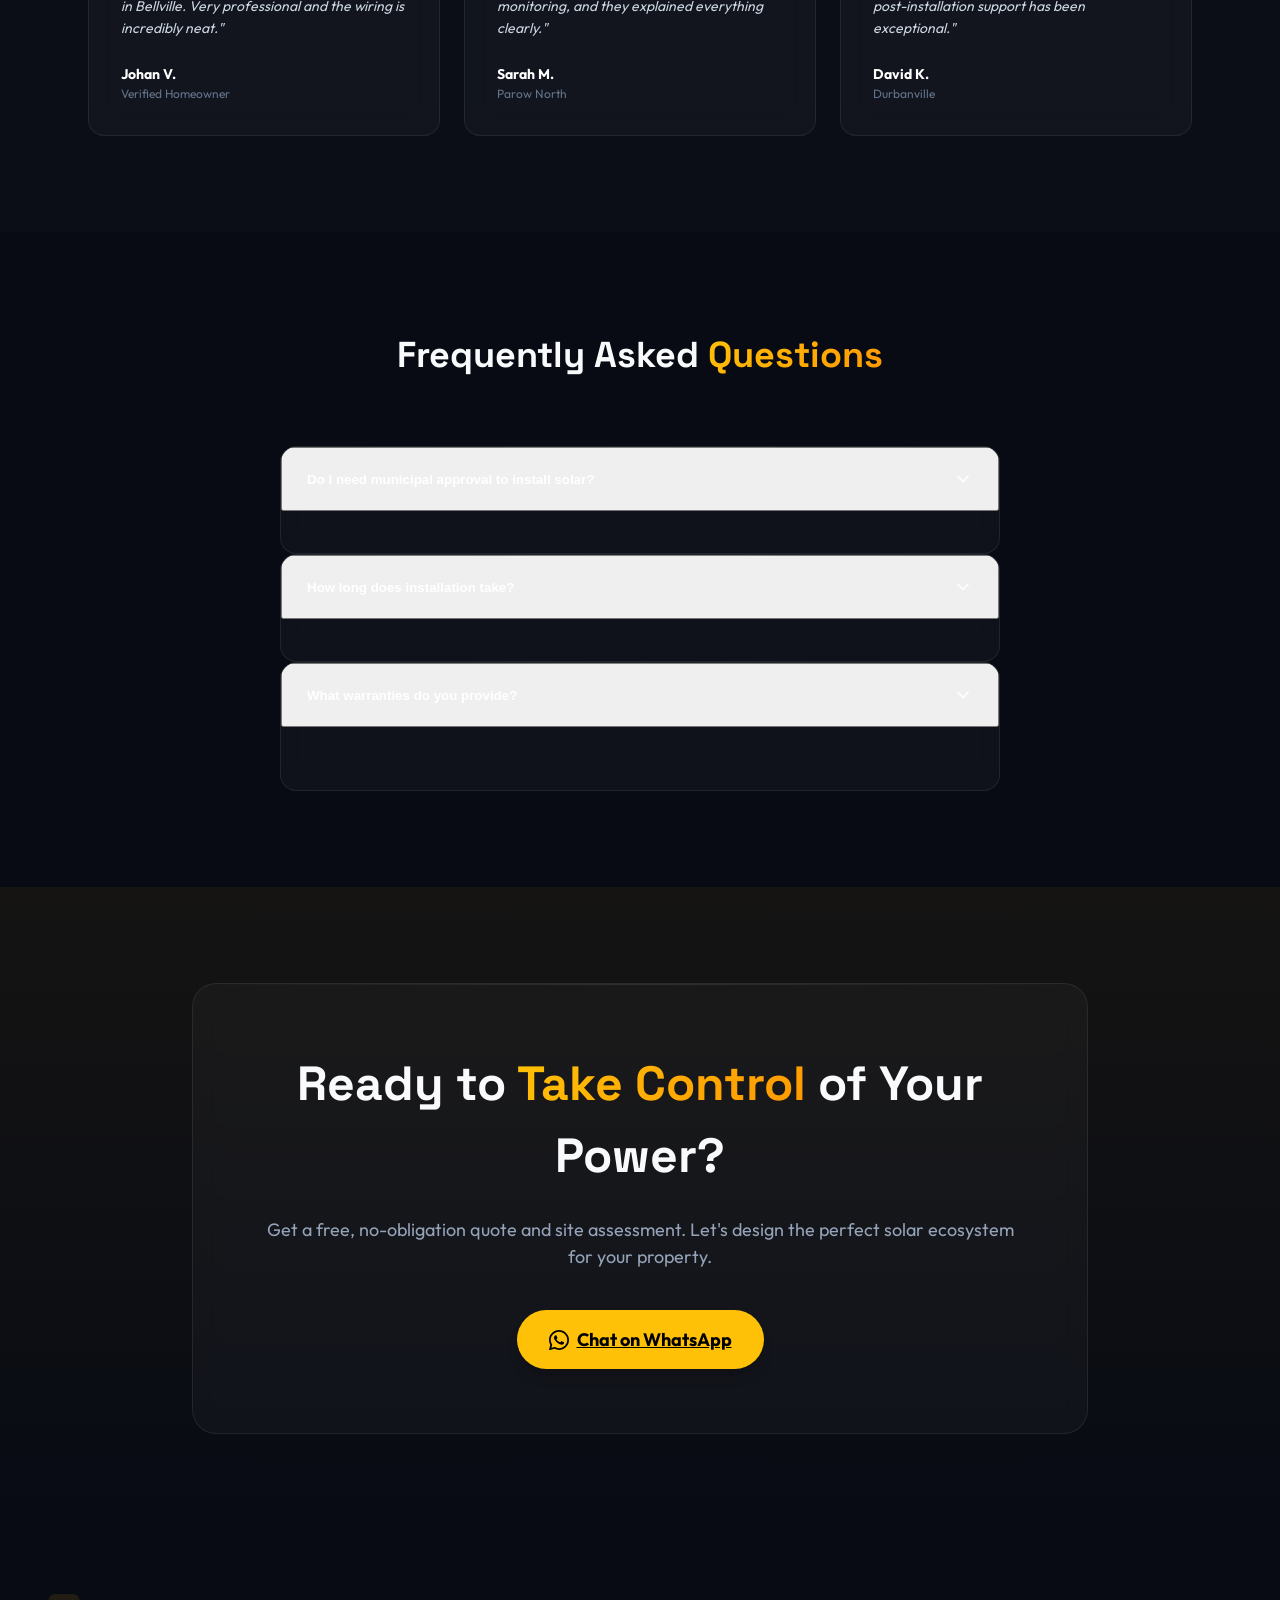
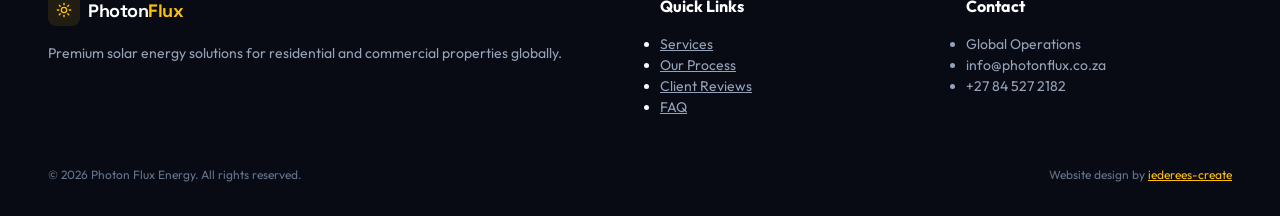
==== commit e48d370a: "fix: chat init bug, change button text, bump cache" ====
--- a/index.html
+++ b/index.html
@@ -18,10 +18,10 @@
     <link href="https://fonts.googleapis.com/css2?family=Outfit:wght@300;400;500;600;700;800;900&family=Space+Grotesk:wght@500;600;700;800&display=swap" rel="stylesheet">
     
     <!-- CSS -->
-    <link rel="stylesheet" href="style.css?v=1.4">
+    <link rel="stylesheet" href="style.css?v=1.5">
     
     <!-- App Logic -->
-    <script defer src="app.js?v=1.4"></script>
+    <script defer src="app.js?v=1.5"></script>
 
     <link rel="icon" href="data:image/svg+xml,<svg xmlns=%22http://www.w3.org/2000/svg%22 viewBox=%220 0 100 100%22><text y=%22.9em%22 font-size=%2290%22>☀️</text></svg>">
 </head>
@@ -99,7 +99,7 @@
                 <div class="flex flex-col sm:flex-row items-center justify-center gap-4 sm:gap-6">
                     <button onclick="document.getElementById('nova-chat-trigger').click()" class="w-full sm:w-auto btn-primary shimmer text-lg px-8 py-4 flex items-center justify-center gap-2 shadow-lg shadow-accent/20">
                         <svg xmlns="http://www.w3.org/2000/svg" width="20" height="20" viewBox="0 0 24 24" fill="none" stroke="currentColor" stroke-width="2" stroke-linecap="round" stroke-linejoin="round"><path d="M7.9 20A9 9 0 1 0 4 16.1L2 22Z"/></svg>
-                        Get an AI Quote
+                        Get a Quote
                     </button>
                     <a href="#services" class="w-full sm:w-auto btn-secondary text-lg px-8 py-4 flex items-center justify-center gap-2 text-slate-300 hover:text-white">
                         Explore Solutions
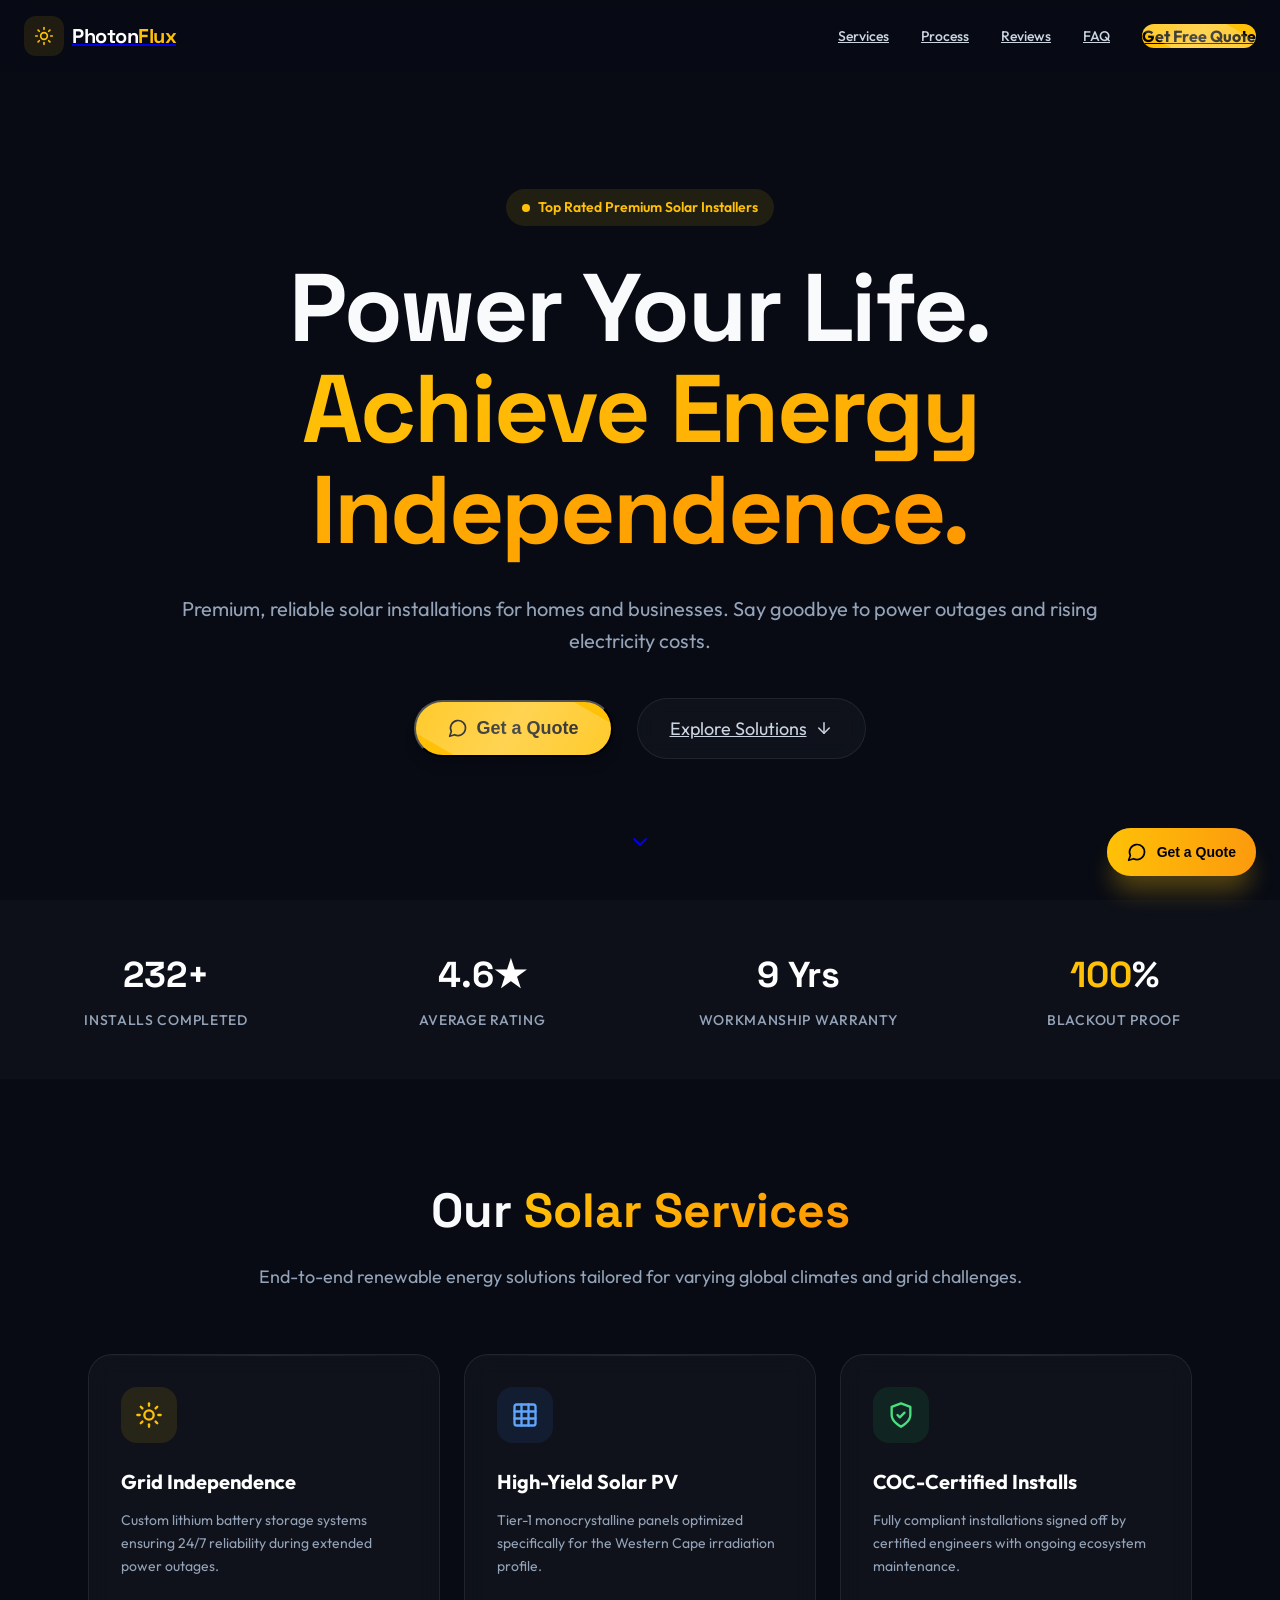
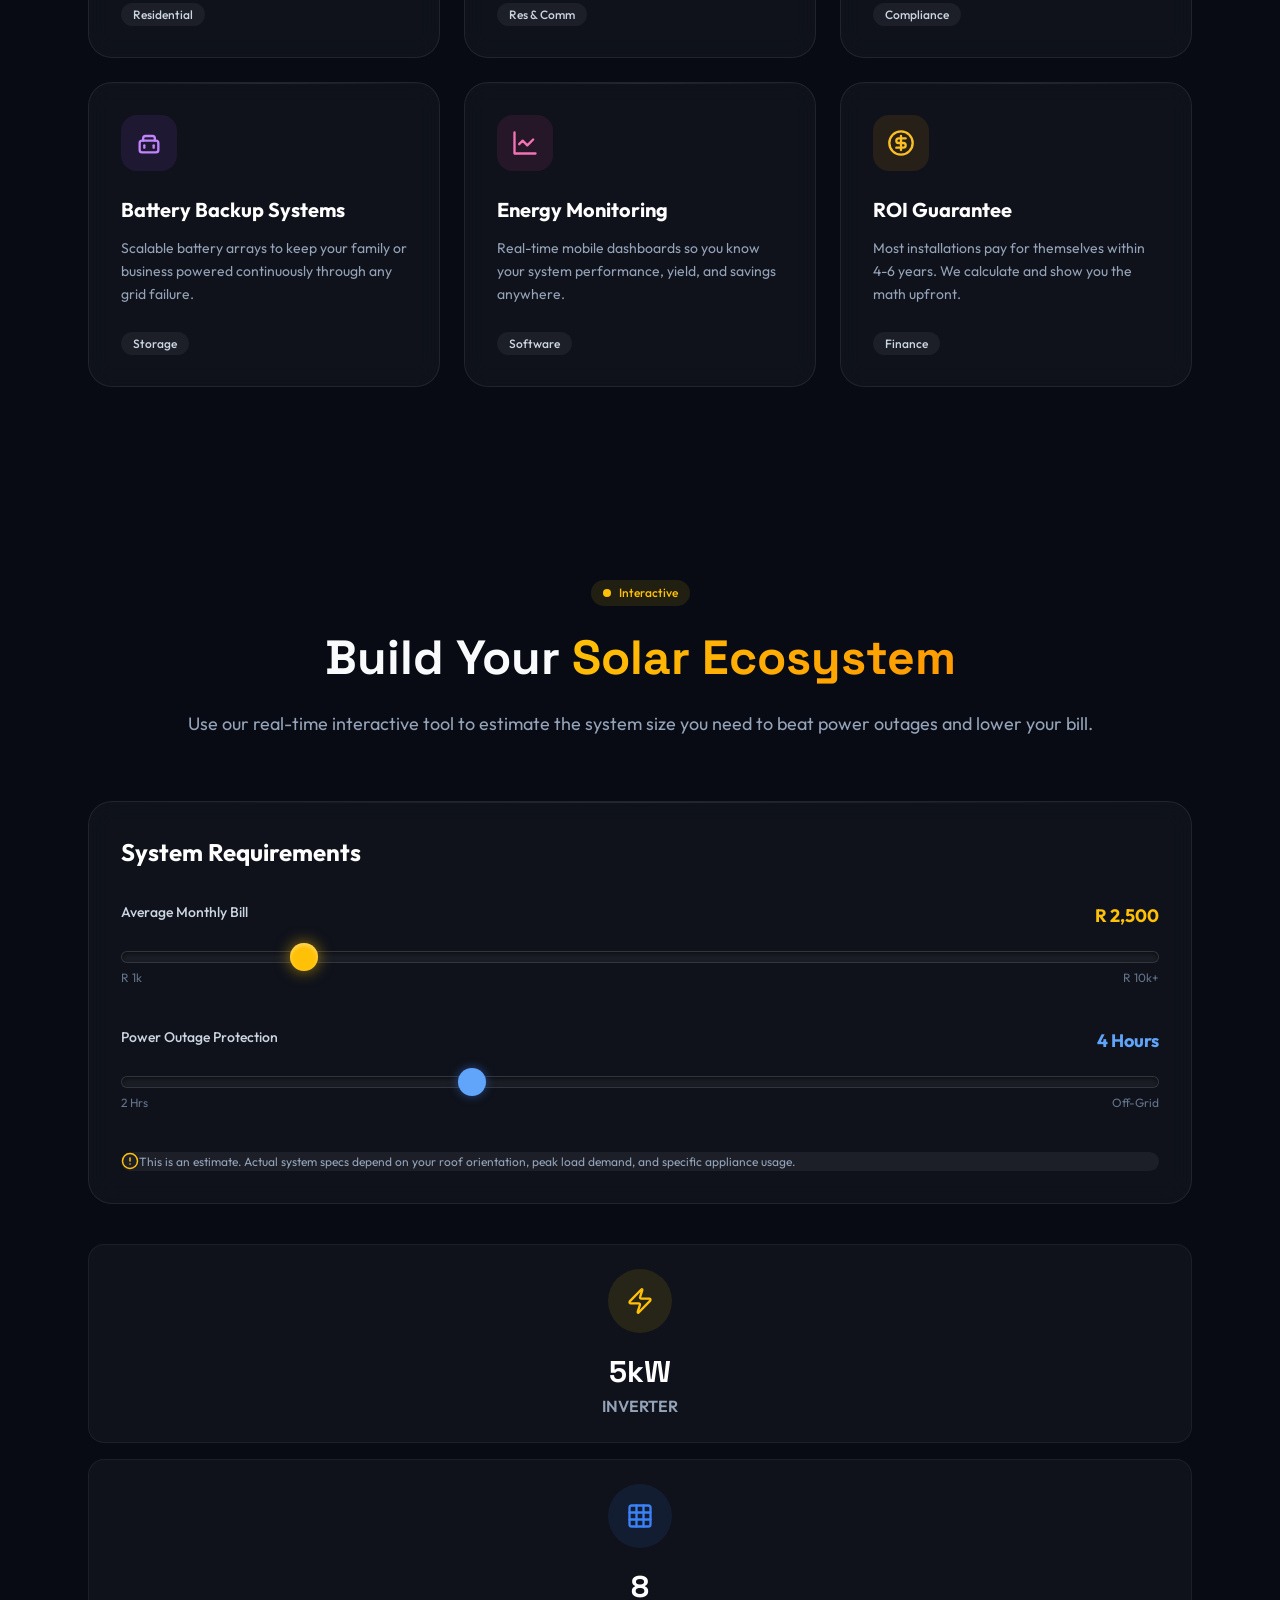
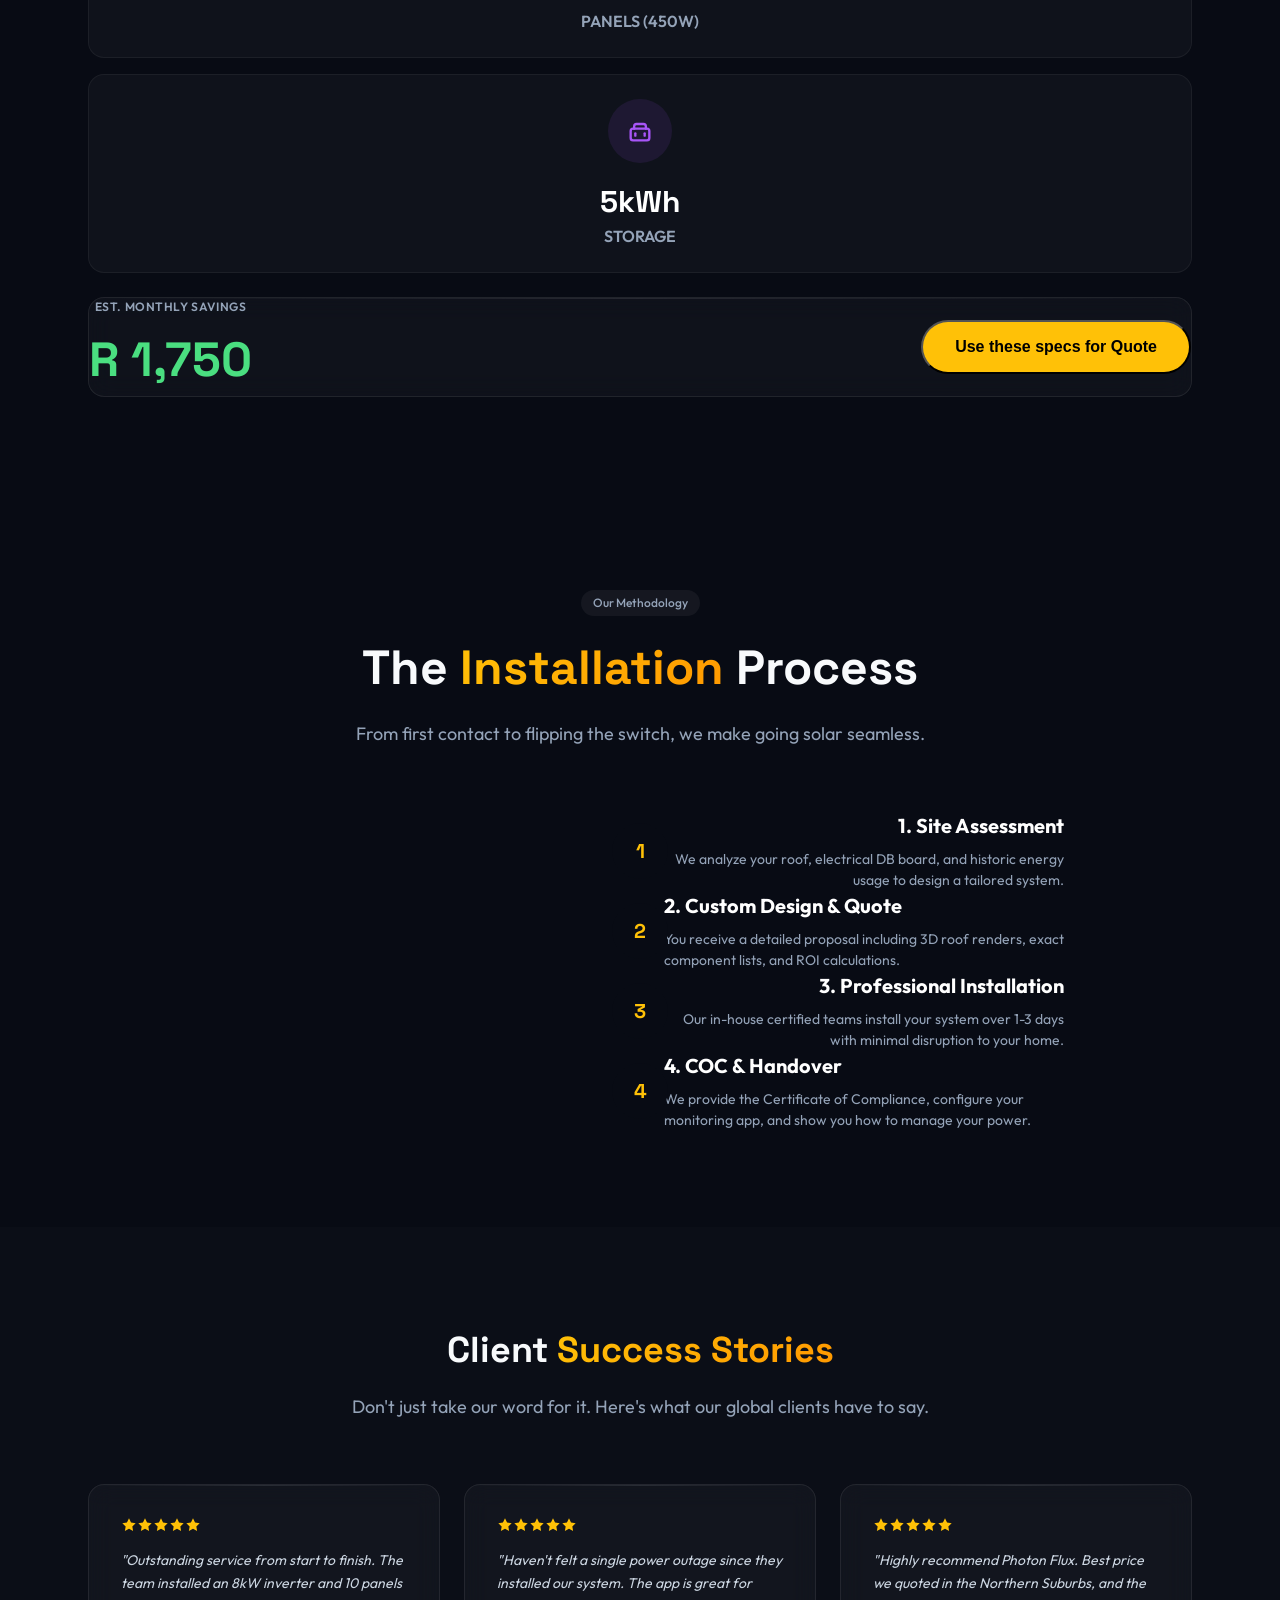
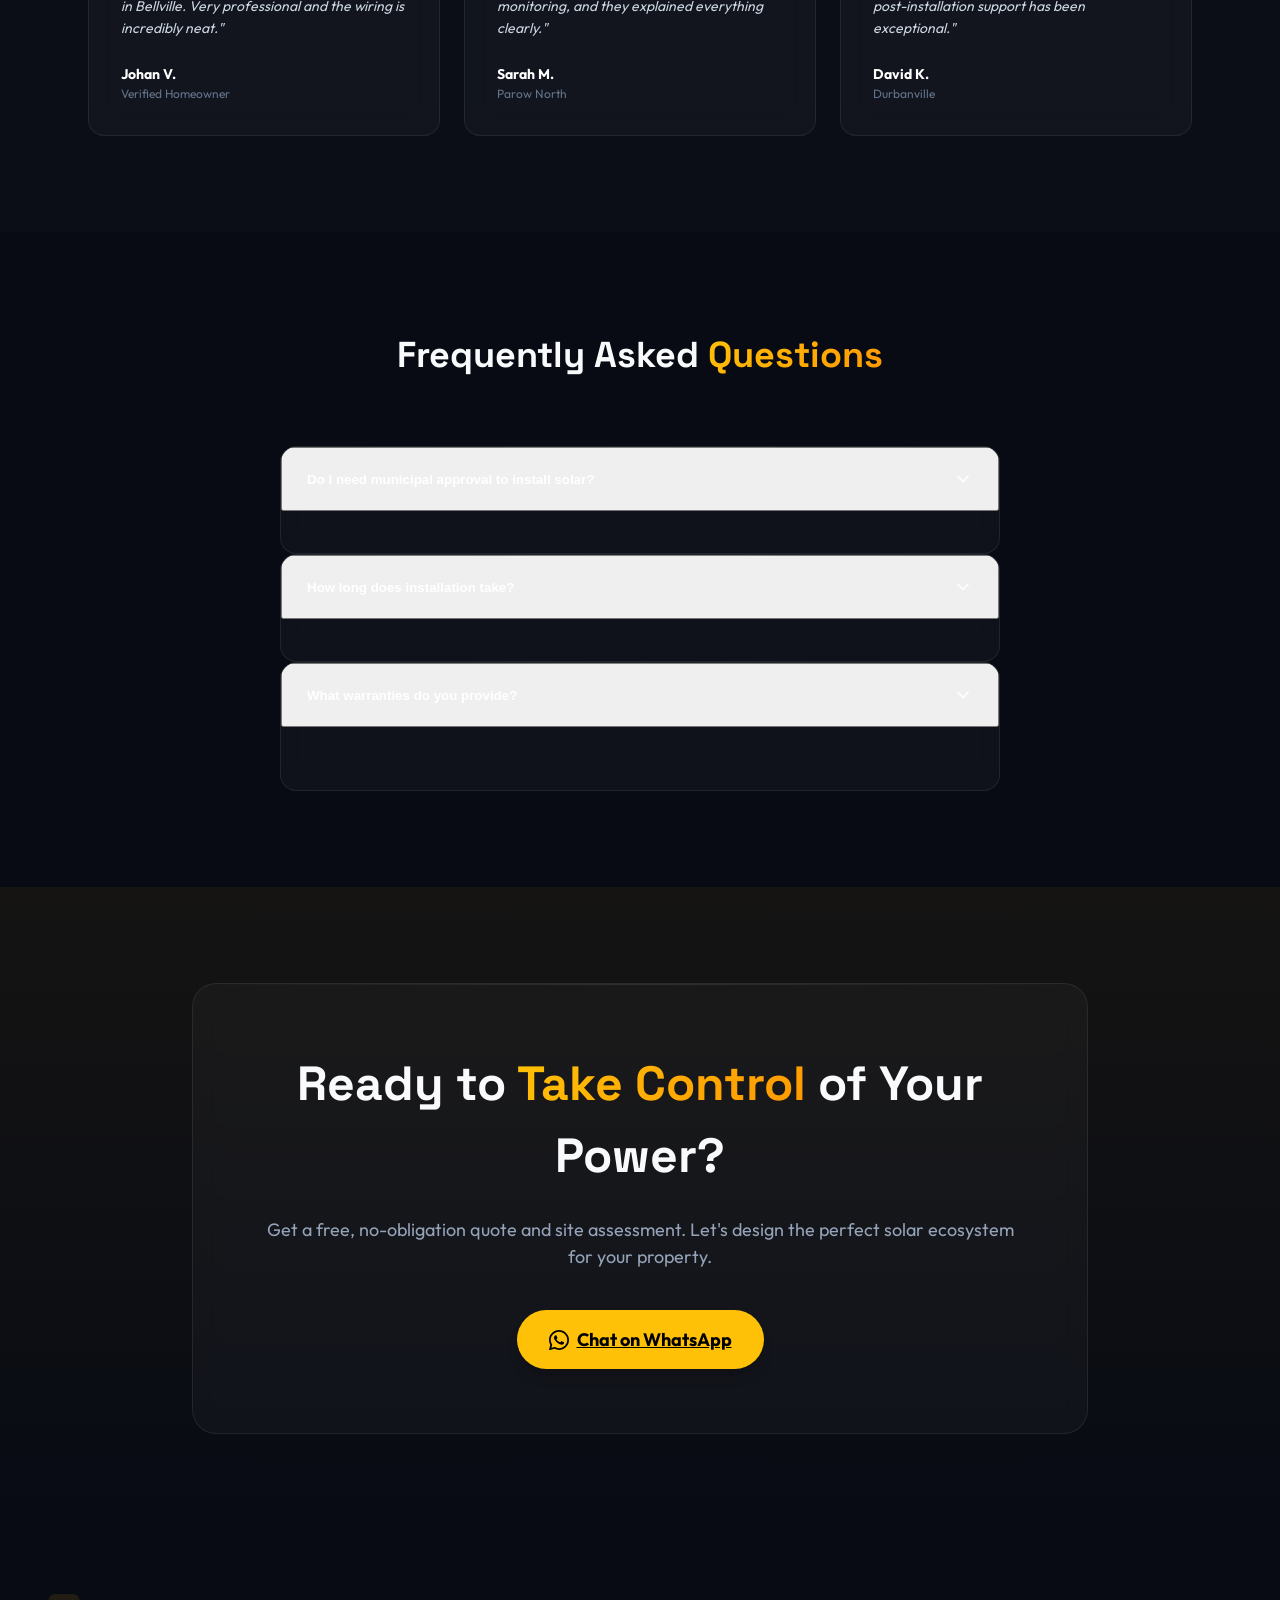
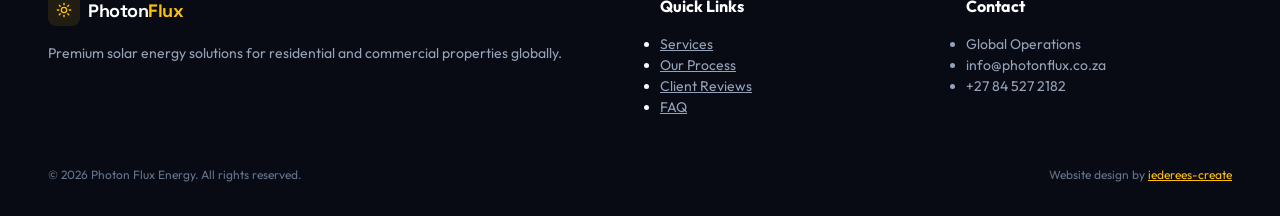
==== commit ebaa6775: "feat: redesign calculator UX and integrate directly with AI chat state" ====
--- a/index.html
+++ b/index.html
@@ -18,10 +18,10 @@
     <link href="https://fonts.googleapis.com/css2?family=Outfit:wght@300;400;500;600;700;800;900&family=Space+Grotesk:wght@500;600;700;800&display=swap" rel="stylesheet">
     
     <!-- CSS -->
-    <link rel="stylesheet" href="style.css?v=1.5">
+    <link rel="stylesheet" href="style.css?v=1.6">
     
     <!-- App Logic -->
-    <script defer src="app.js?v=1.5"></script>
+    <script defer src="app.js?v=1.6"></script>
 
     <link rel="icon" href="data:image/svg+xml,<svg xmlns=%22http://www.w3.org/2000/svg%22 viewBox=%220 0 100 100%22><text y=%22.9em%22 font-size=%2290%22>☀️</text></svg>">
 </head>
@@ -239,12 +239,12 @@
 
                         <div class="mb-10">
                             <label class="flex justify-between text-sm font-medium text-slate-300 mb-4">
-                                Backup Required
-                                <span class="text-blue-400 font-bold text-lg" id="hours-display">Stage 4 (4-6 hrs)</span>
+                                Power Outage Protection
+                                <span class="text-blue-400 font-bold text-lg" id="hours-display">4 Hours</span>
                             </label>
                             <input type="range" id="hours-slider" min="1" max="4" step="1" value="2" class="styled-slider blue-slider w-full">
                             <div class="flex justify-between text-xs text-slate-500 mt-2">
-                                <span>Stage 1-2</span><span>Off-Grid</span>
+                                <span>2 Hrs</span><span>Off-Grid</span>
                             </div>
                         </div>
 
@@ -298,7 +298,7 @@
                                     <p class="text-xs text-slate-400 uppercase tracking-wider font-semibold mb-2">Est. Monthly Savings</p>
                                     <p class="text-4xl sm:text-5xl font-display font-bold text-green-400" id="savings-display">R 1,750</p>
                                 </div>
-                                <button class="btn-primary w-full sm:w-auto px-8 py-4 text-base font-bold shadow-[0_0_20px_rgba(255,193,7,0.3)] hover:shadow-[0_0_30px_rgba(255,193,7,0.5)]" onclick="document.getElementById('nova-chat-trigger').click()">Get Exact Quote</button>
+                                <button class="btn-primary w-full sm:w-auto px-8 py-4 text-base font-bold shadow-[0_0_20px_rgba(255,193,7,0.3)] hover:shadow-[0_0_30px_rgba(255,193,7,0.5)]" onclick="document.getElementById('nova-chat-trigger').click()">Use these specs for Quote</button>
                             </div>
                         </div>
                     </div>
--- a/style.css
+++ b/style.css
@@ -464,25 +464,27 @@
 .styled-slider {
   -webkit-appearance: none;
   width: 100%;
-  height: 6px;
-  background: rgba(255, 255, 255, 0.1);
+  height: 12px;
+  background: rgba(255, 255, 255, 0.05);
+  border: 1px solid rgba(255, 255, 255, 0.1);
   border-radius: 999px;
   outline: none;
+  box-shadow: inset 0 2px 4px rgba(0,0,0,0.5);
 }
 .styled-slider::-webkit-slider-thumb {
   -webkit-appearance: none;
   appearance: none;
-  width: 20px;
-  height: 20px;
+  width: 28px;
+  height: 28px;
   border-radius: 50%;
   background: var(--accent);
   cursor: pointer;
-  box-shadow: 0 0 10px rgba(255, 193, 7, 0.5);
-  transition: transform 0.1s;
+  box-shadow: 0 0 15px rgba(255, 193, 7, 0.6), inset 0 2px 4px rgba(255,255,255,0.4);
+  transition: transform 0.2s cubic-bezier(0.175, 0.885, 0.32, 1.275);
 }
 .styled-slider::-moz-range-thumb {
-  width: 20px;
-  height: 20px;
+  width: 28px;
+  height: 28px;
   border-radius: 50%;
   background: var(--accent);
   cursor: pointer;
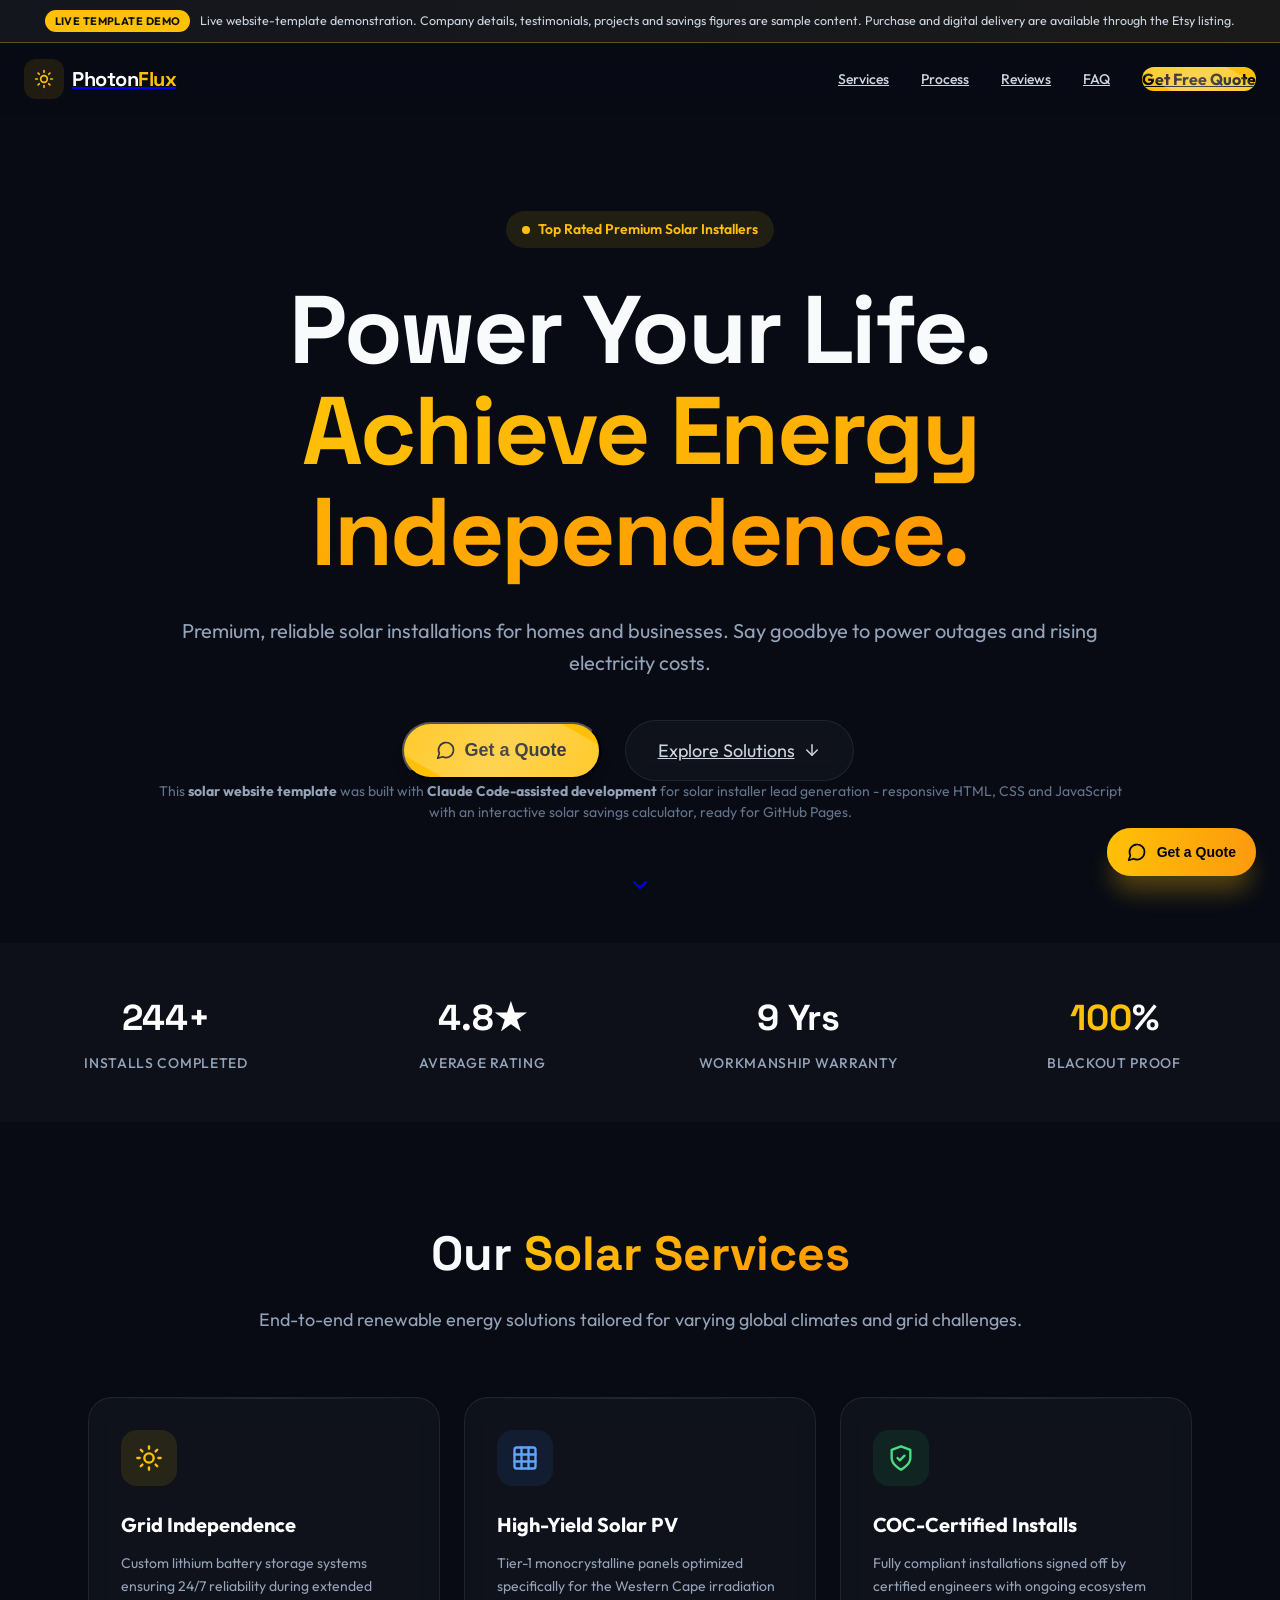
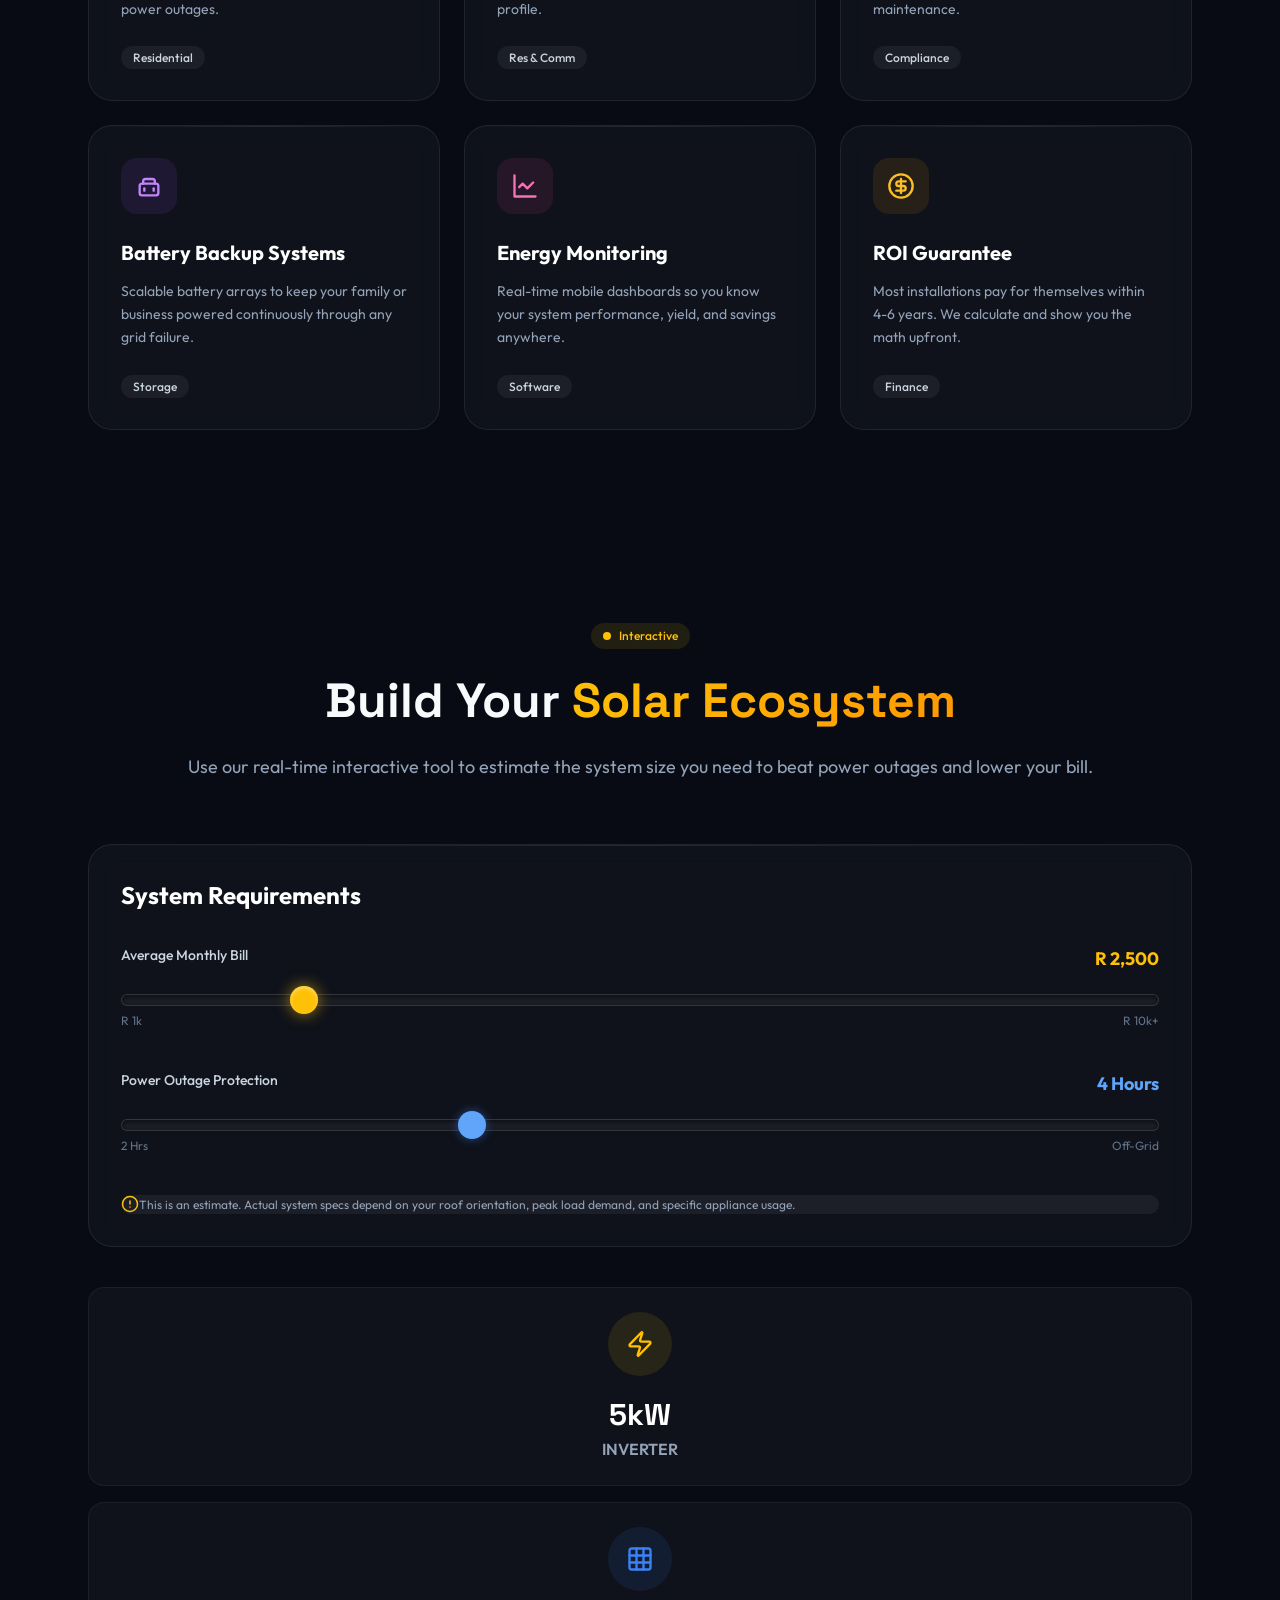
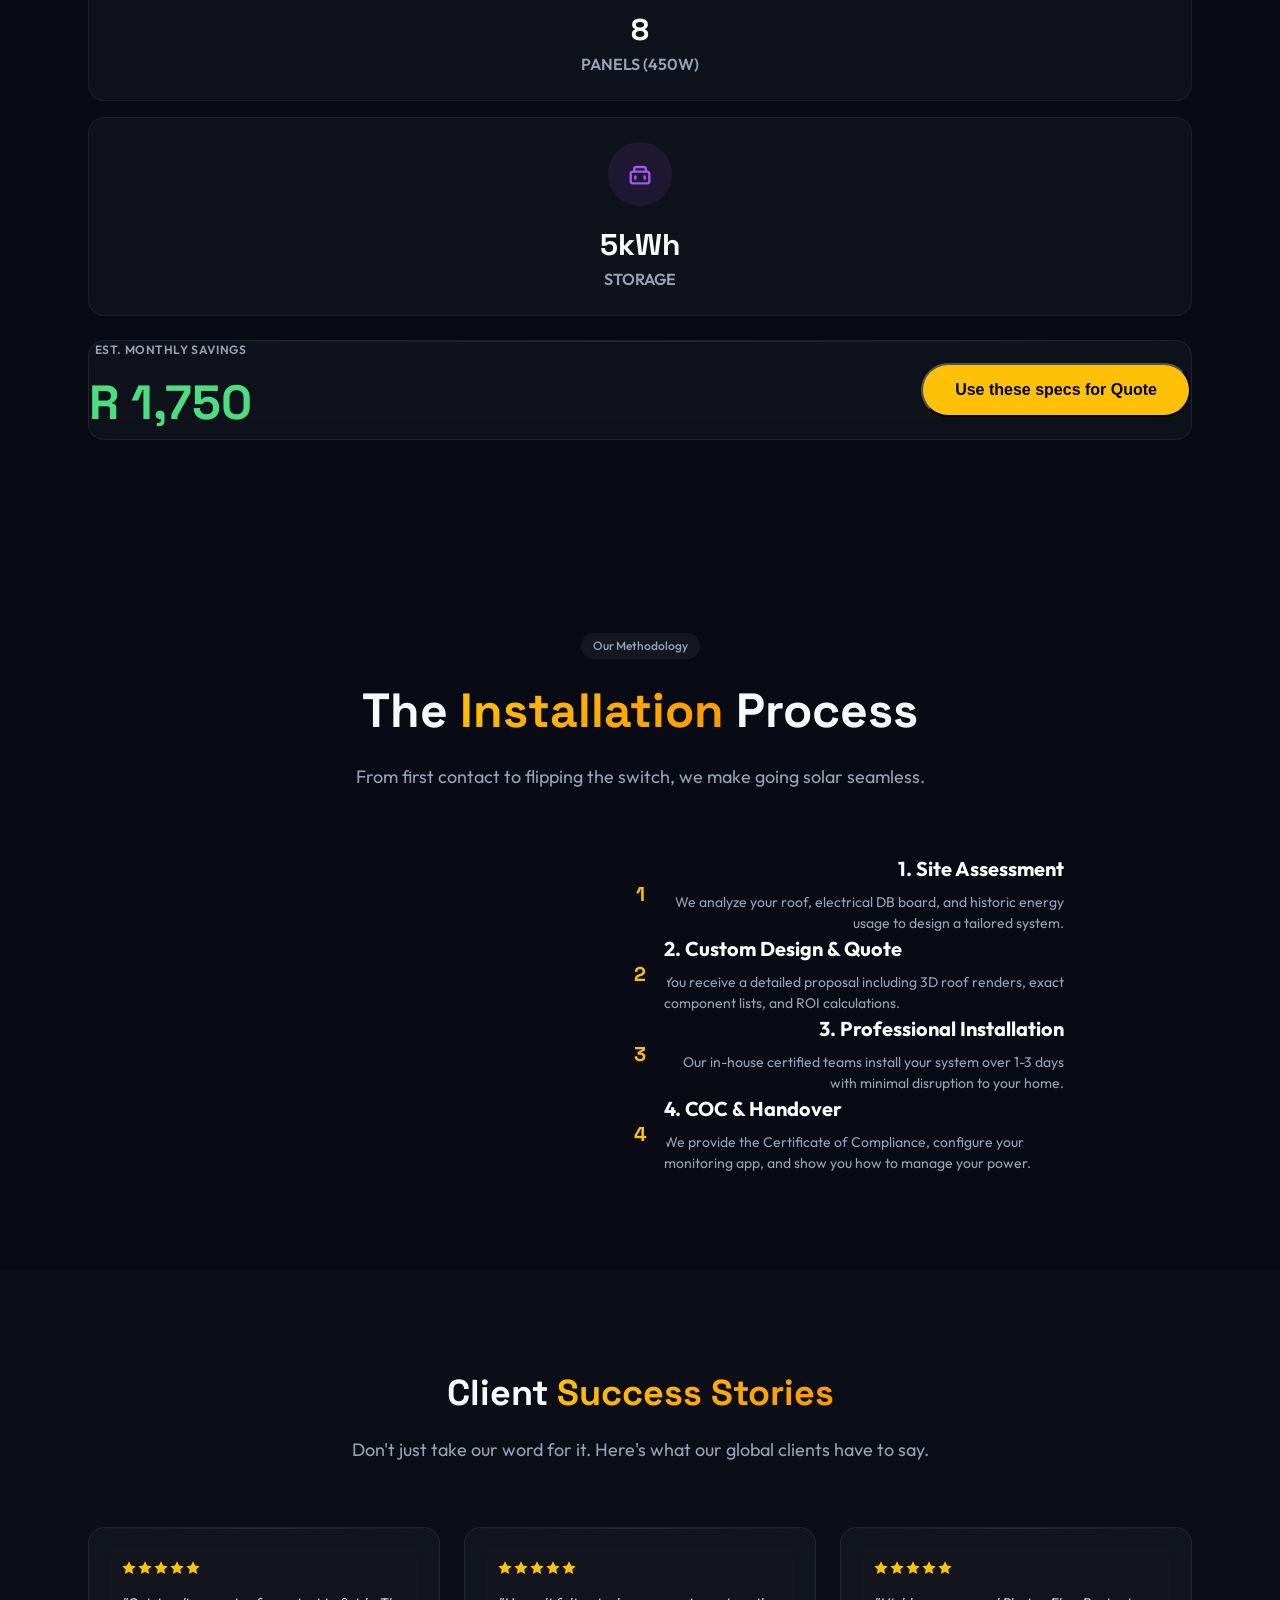
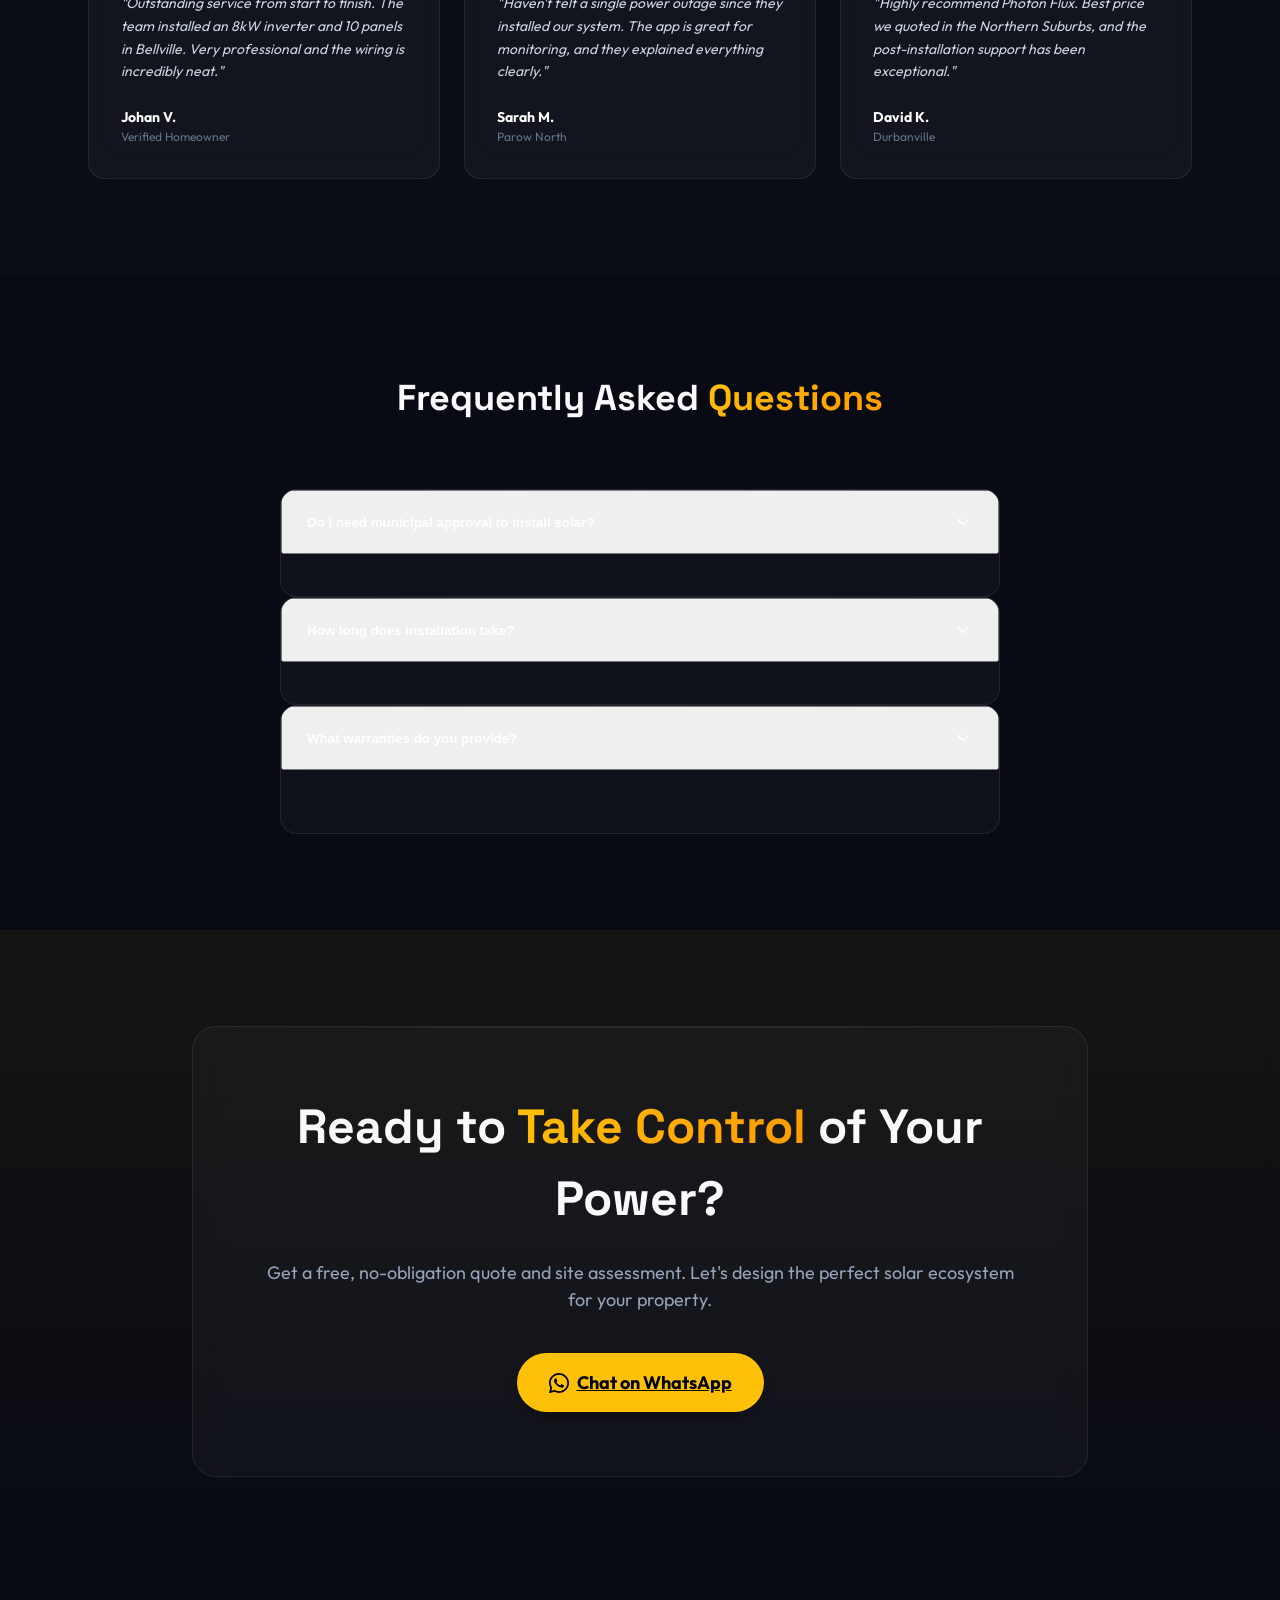
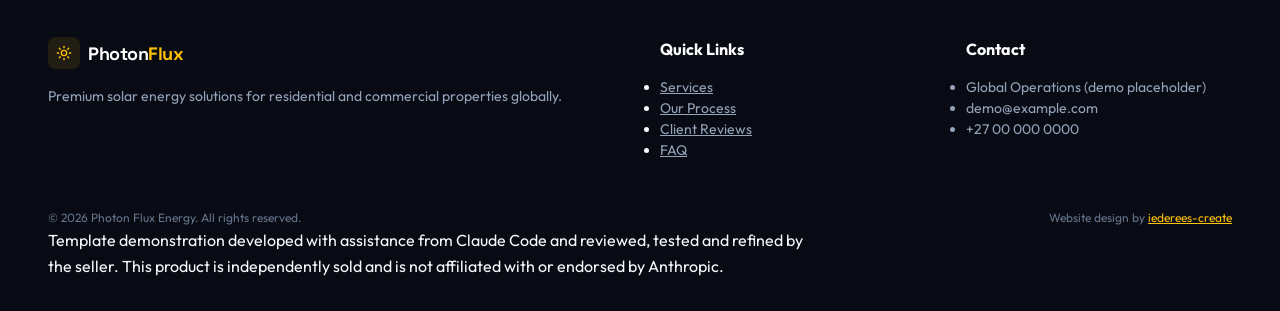
==== commit 0b2e24e6: "Upgrade Claude Code solar template and prepare live Etsy demo" ====
--- a/index.html
+++ b/index.html
@@ -3,25 +3,51 @@
 <head>
     <meta charset="UTF-8">
     <meta name="viewport" content="width=device-width, initial-scale=1.0">
-    <title>Photon Flux Energy | Premium Solar Solutions</title>
-    <meta name="description" content="Premium solar installations globally. 4.9-star rated. Escape power outages with our custom grid-tied and off-grid solar solutions. Free quote today.">
-    <meta name="keywords" content="solar installation, solar panels, inverter installation, power outage solutions, off-grid solar">
-    
+    <title>Claude Code Solar Website Template | Lead Generation Demo</title>
+    <meta name="description" content="Explore a live Claude Code-assisted solar website template with a responsive lead-generation design, interactive savings calculator, quote form and project gallery.">
+    <link rel="canonical" href="https://iederees-create.github.io/ac-solar-solutions-ct/">
+    <meta name="robots" content="index, follow">
+
     <!-- Open Graph / Social -->
-    <meta property="og:title" content="Photon Flux Energy | Premium Solar Solutions">
-    <meta property="og:description" content="Premium solar installations. Escape power outages with custom solar solutions.">
+    <meta property="og:title" content="Claude Code Solar Website Template | Lead Generation Demo">
+    <meta property="og:description" content="A live Claude Code-assisted solar installer website template featuring an interactive savings calculator, lead-generation quote form and responsive design.">
+    <meta property="og:url" content="https://iederees-create.github.io/ac-solar-solutions-ct/">
     <meta property="og:type" content="website">
-    
+    <meta property="og:image" content="https://iederees-create.github.io/ac-solar-solutions-ct/og-image.png">
+    <meta property="og:image:width" content="1200">
+    <meta property="og:image:height" content="630">
+
+    <!-- Twitter Card -->
+    <meta name="twitter:card" content="summary_large_image">
+    <meta name="twitter:title" content="Claude Code Solar Website Template | Lead Generation Demo">
+    <meta name="twitter:description" content="A live Claude Code-assisted solar installer website template with an interactive savings calculator and lead-generation quote form.">
+    <meta name="twitter:image" content="https://iederees-create.github.io/ac-solar-solutions-ct/og-image.png">
+
+    <!-- Structured Data -->
+    <script type="application/ld+json">
+    {
+        "@context": "https://schema.org",
+        "@type": "WebSite",
+        "name": "Claude Code Solar Website Template - Live Demo",
+        "url": "https://iederees-create.github.io/ac-solar-solutions-ct/",
+        "description": "A live, interactive demonstration of a Claude Code-assisted solar installer website template featuring a savings calculator, lead-generation quote form and responsive design.",
+        "creator": {
+            "@type": "Person",
+            "name": "iederees-create"
+        }
+    }
+    </script>
+
     <!-- Fonts -->
     <link rel="preconnect" href="https://fonts.googleapis.com">
     <link rel="preconnect" href="https://fonts.gstatic.com" crossorigin>
     <link href="https://fonts.googleapis.com/css2?family=Outfit:wght@300;400;500;600;700;800;900&family=Space+Grotesk:wght@500;600;700;800&display=swap" rel="stylesheet">
-    
+
     <!-- CSS -->
-    <link rel="stylesheet" href="style.css?v=1.6">
-    
+    <link rel="stylesheet" href="style.css?v=1.7">
+
     <!-- App Logic -->
-    <script defer src="app.js?v=1.6"></script>
+    <script defer src="app.js?v=1.7"></script>
 
     <link rel="icon" href="data:image/svg+xml,<svg xmlns=%22http://www.w3.org/2000/svg%22 viewBox=%220 0 100 100%22><text y=%22.9em%22 font-size=%2290%22>☀️</text></svg>">
 </head>
@@ -105,7 +131,14 @@
                         Explore Solutions
                         <svg xmlns="http://www.w3.org/2000/svg" width="18" height="18" viewBox="0 0 24 24" fill="none" stroke="currentColor" stroke-width="2" stroke-linecap="round" stroke-linejoin="round"><path d="M12 5v14"/><path d="m19 12-7 7-7-7"/></svg>
                     </a>
-                </div>
+                    <!-- Filled by app.js only when SITE_CONFIG.etsyListingUrl is set -->
+                    <div data-etsy-slot="hero-etsy-btn" class="w-full sm:w-auto"></div>
+                </div>
+
+                <p class="mt-8 text-xs sm:text-sm text-slate-500 max-w-2xl mx-auto">
+                    This <strong class="text-slate-400">solar website template</strong> was built with <strong class="text-slate-400">Claude Code-assisted development</strong>
+                    for solar installer lead generation - responsive HTML, CSS and JavaScript with an interactive solar savings calculator, ready for GitHub Pages.
+                </p>
             </div>
 
             <!-- Decorative Elements -->
@@ -480,7 +513,7 @@
                 <h2 class="text-3xl md:text-5xl font-display font-bold mb-6">Ready to <span class="text-gradient">Take Control</span> of Your Power?</h2>
                 <p class="text-slate-400 text-lg mb-10 max-w-2xl mx-auto">Get a free, no-obligation quote and site assessment. Let's design the perfect solar ecosystem for your property.</p>
                 
-                <a href="https://wa.me/27845272182?text=I'm%20interested%20in%20a%20solar%20quote" target="_blank" class="inline-flex items-center justify-center gap-2 px-8 py-4 bg-accent hover:bg-accent-light text-black font-bold text-lg rounded-full transition-all shadow-lg shadow-accent/25 hover:-translate-y-1">
+                <a href="https://wa.me/27000000000?text=Demo%20enquiry" target="_blank" rel="noopener noreferrer" data-demo-intercept class="inline-flex items-center justify-center gap-2 px-8 py-4 bg-accent hover:bg-accent-light text-black font-bold text-lg rounded-full transition-all shadow-lg shadow-accent/25 hover:-translate-y-1">
                     <svg xmlns="http://www.w3.org/2000/svg" width="20" height="20" viewBox="0 0 24 24" fill="currentColor"><path d="M17.472 14.382c-.297-.149-1.758-.867-2.03-.967-.273-.099-.471-.148-.67.15-.197.297-.767.966-.94 1.164-.173.199-.347.223-.644.075-.297-.15-1.255-.463-2.39-1.475-.883-.788-1.48-1.761-1.653-2.059-.173-.297-.018-.458.13-.606.134-.133.298-.347.446-.52.149-.174.198-.298.298-.497.099-.198.05-.371-.025-.52-.075-.149-.669-1.612-.916-2.207-.242-.579-.487-.5-.669-.51-.173-.008-.371-.01-.57-.01-.198 0-.52.074-.792.372-.272.297-1.04 1.016-1.04 2.479 0 1.462 1.065 2.875 1.213 3.074.149.198 2.096 3.2 5.077 4.487.709.306 1.262.489 1.694.625.712.227 1.36.195 1.871.118.571-.085 1.758-.719 2.006-1.413.248-.694.248-1.289.173-1.413-.074-.124-.272-.198-.57-.347z"/><path d="M12 0C5.373 0 0 5.373 0 12c0 2.117.553 4.104 1.517 5.829L.057 23.571a.5.5 0 0 0 .637.612l5.9-1.545A11.945 11.945 0 0 0 12 24c6.627 0 12-5.373 12-12S18.627 0 12 0zm0 21.9a9.9 9.9 0 0 1-5.031-1.371l-.36-.214-3.732.978.996-3.647-.235-.374A9.861 9.861 0 0 1 2.1 12C2.1 6.533 6.533 2.1 12 2.1c5.466 0 9.9 4.433 9.9 9.9 0 5.467-4.434 9.9-9.9 9.9z"/></svg>
                     Chat on WhatsApp
                 </a>
@@ -513,15 +546,21 @@
                 <div>
                     <h4 class="font-bold text-white mb-4">Contact</h4>
                     <ul class="space-y-2 text-sm text-slate-400">
-                        <li>Global Operations</li>
-                        <li>info@photonflux.co.za</li>
-                        <li>+27 84 527 2182</li>
+                        <li>Global Operations (demo placeholder)</li>
+                        <li>demo@example.com</li>
+                        <li>+27 00 000 0000</li>
                     </ul>
                 </div>
             </div>
             <div class="pt-8 border-t border-white/5 flex flex-col md:flex-row items-center justify-between gap-4">
                 <p class="text-xs text-slate-500">&copy; 2026 Photon Flux Energy. All rights reserved.</p>
                 <p class="text-xs text-slate-500">Website design by <a href="#" class="text-accent hover:underline">iederees-create</a></p>
+            </div>
+            <div class="pt-6 mt-2 border-t border-white/5">
+                <p class="text-[11px] leading-relaxed text-slate-600 max-w-3xl">
+                    Template demonstration developed with assistance from Claude Code and reviewed, tested and refined by the seller.
+                    This product is independently sold and is not affiliated with or endorsed by Anthropic.
+                </p>
             </div>
         </div>
     </footer>
--- a/style.css
+++ b/style.css
@@ -740,4 +740,103 @@
     transition-duration: 0.01ms !important;
     scroll-behavior: auto !important;
   }
-}+}
+
+/* ==========================================================
+   Demo Mode: banner, toast, Etsy CTA buttons
+   ========================================================== */
+.demo-banner {
+  position: fixed;
+  top: 0;
+  left: 0;
+  right: 0;
+  z-index: 200;
+  background: linear-gradient(90deg, #14161d, #1a1a1a);
+  border-bottom: 1px solid rgba(255, 193, 7, 0.35);
+  padding: 10px 16px;
+}
+
+.demo-banner-inner {
+  max-width: 1200px;
+  margin: 0 auto;
+  display: flex;
+  flex-wrap: wrap;
+  align-items: center;
+  justify-content: center;
+  gap: 10px;
+  text-align: center;
+}
+
+.demo-banner-badge {
+  background: var(--accent);
+  color: #111;
+  font-weight: 700;
+  font-size: 0.68rem;
+  padding: 3px 10px;
+  border-radius: 999px;
+  text-transform: uppercase;
+  letter-spacing: 0.04em;
+  white-space: nowrap;
+}
+
+.demo-banner-text {
+  font-size: 0.78rem;
+  color: #cbd5e1;
+  line-height: 1.4;
+}
+
+.demo-banner-etsy-btn,
+.etsy-cta-btn {
+  background: #f1641e;
+  color: #fff;
+  font-weight: 700;
+  padding: 7px 16px;
+  border-radius: 999px;
+  text-decoration: none;
+  font-size: 0.75rem;
+  white-space: nowrap;
+  display: inline-block;
+  transition: transform 0.15s ease, background 0.15s ease;
+}
+
+.demo-banner-etsy-btn:hover,
+.etsy-cta-btn:hover {
+  background: #d9540f;
+  transform: translateY(-1px);
+}
+
+body.has-demo-banner {
+  padding-top: var(--demo-banner-height, 44px);
+}
+
+body.has-demo-banner header#navbar {
+  top: var(--demo-banner-height, 44px);
+}
+
+.demo-toast {
+  position: fixed;
+  bottom: 24px;
+  left: 50%;
+  transform: translateX(-50%);
+  background: #14161d;
+  border: 1px solid rgba(255, 193, 7, 0.4);
+  color: #f8fafc;
+  padding: 12px 20px;
+  border-radius: 12px;
+  font-size: 0.85rem;
+  z-index: 300;
+  box-shadow: 0 10px 30px rgba(0, 0, 0, 0.45);
+  max-width: 90vw;
+  text-align: center;
+}
+
+.demo-success-message {
+  background: rgba(52, 199, 123, 0.08);
+  border: 1px solid rgba(52, 199, 123, 0.3);
+  color: #86e3b5;
+  padding: 14px 16px;
+  border-radius: 12px;
+  font-size: 0.85rem;
+  line-height: 1.5;
+  margin-bottom: 10px;
+}
